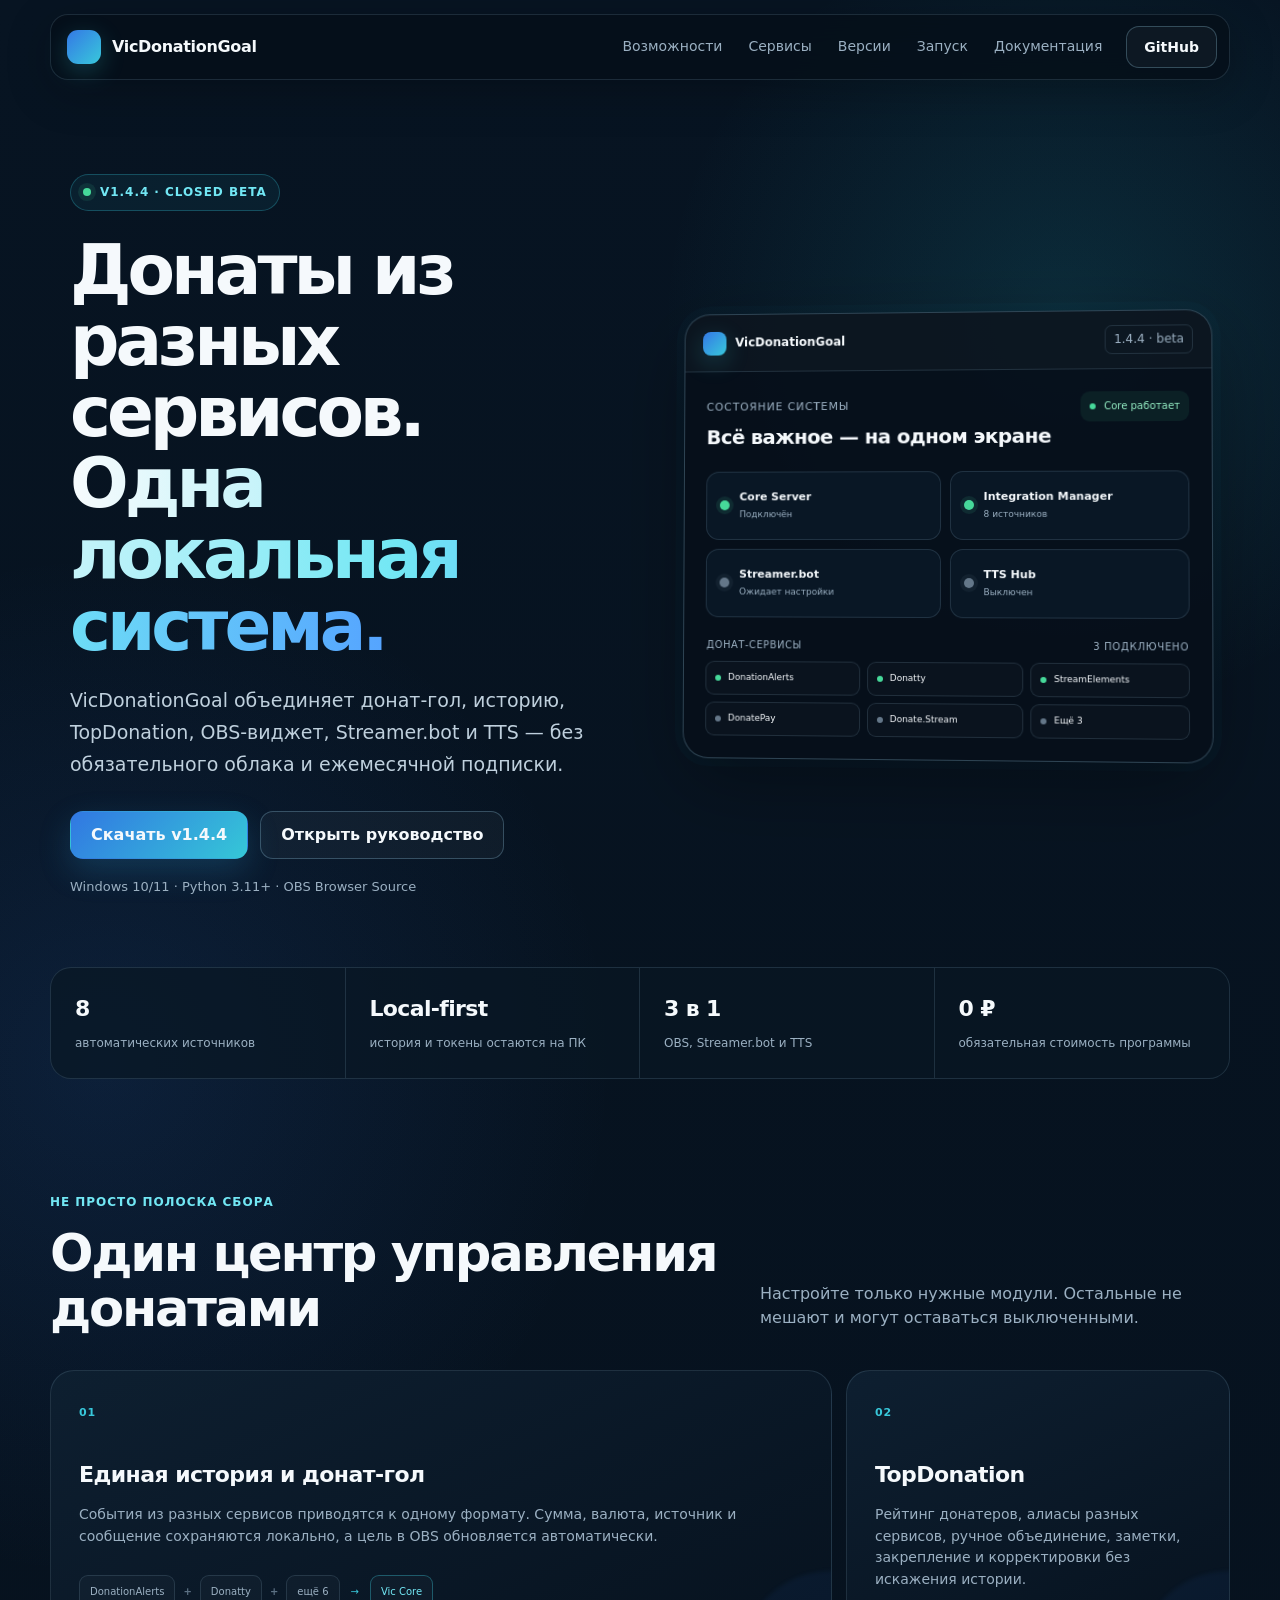
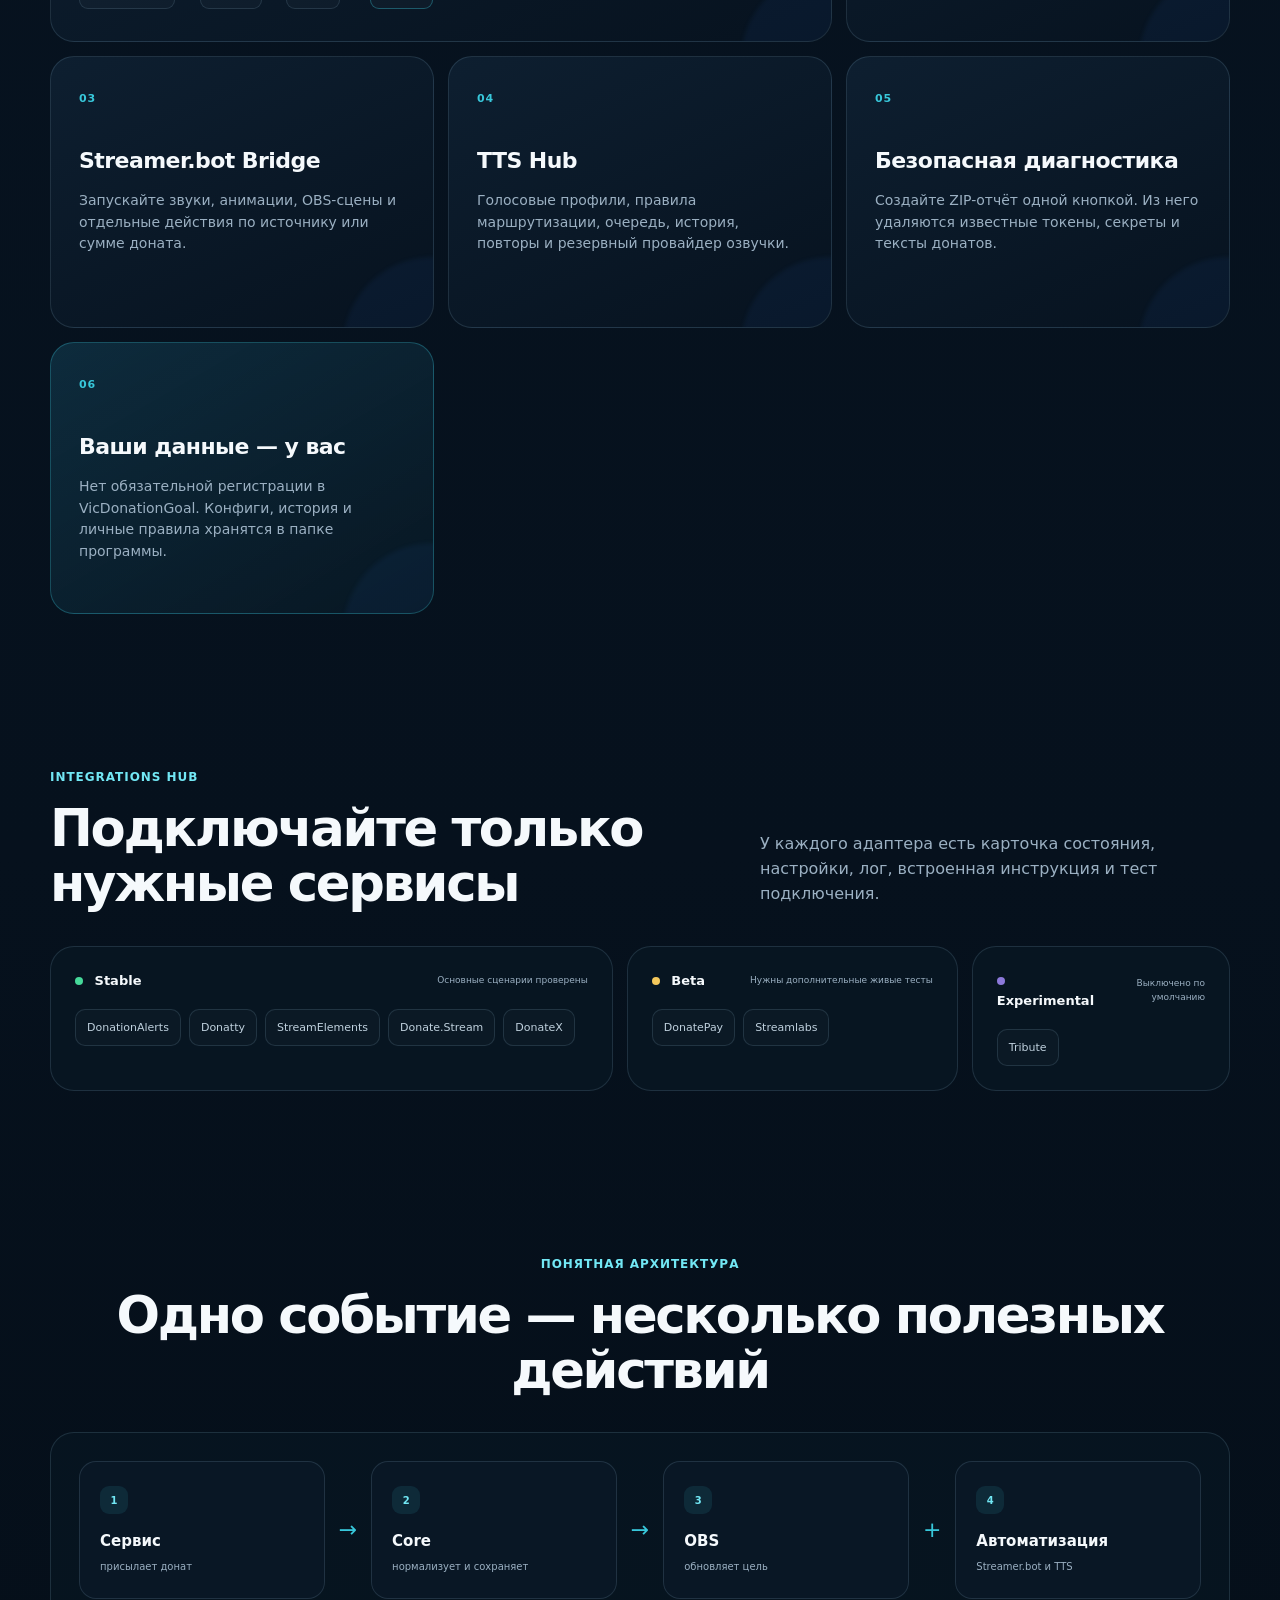
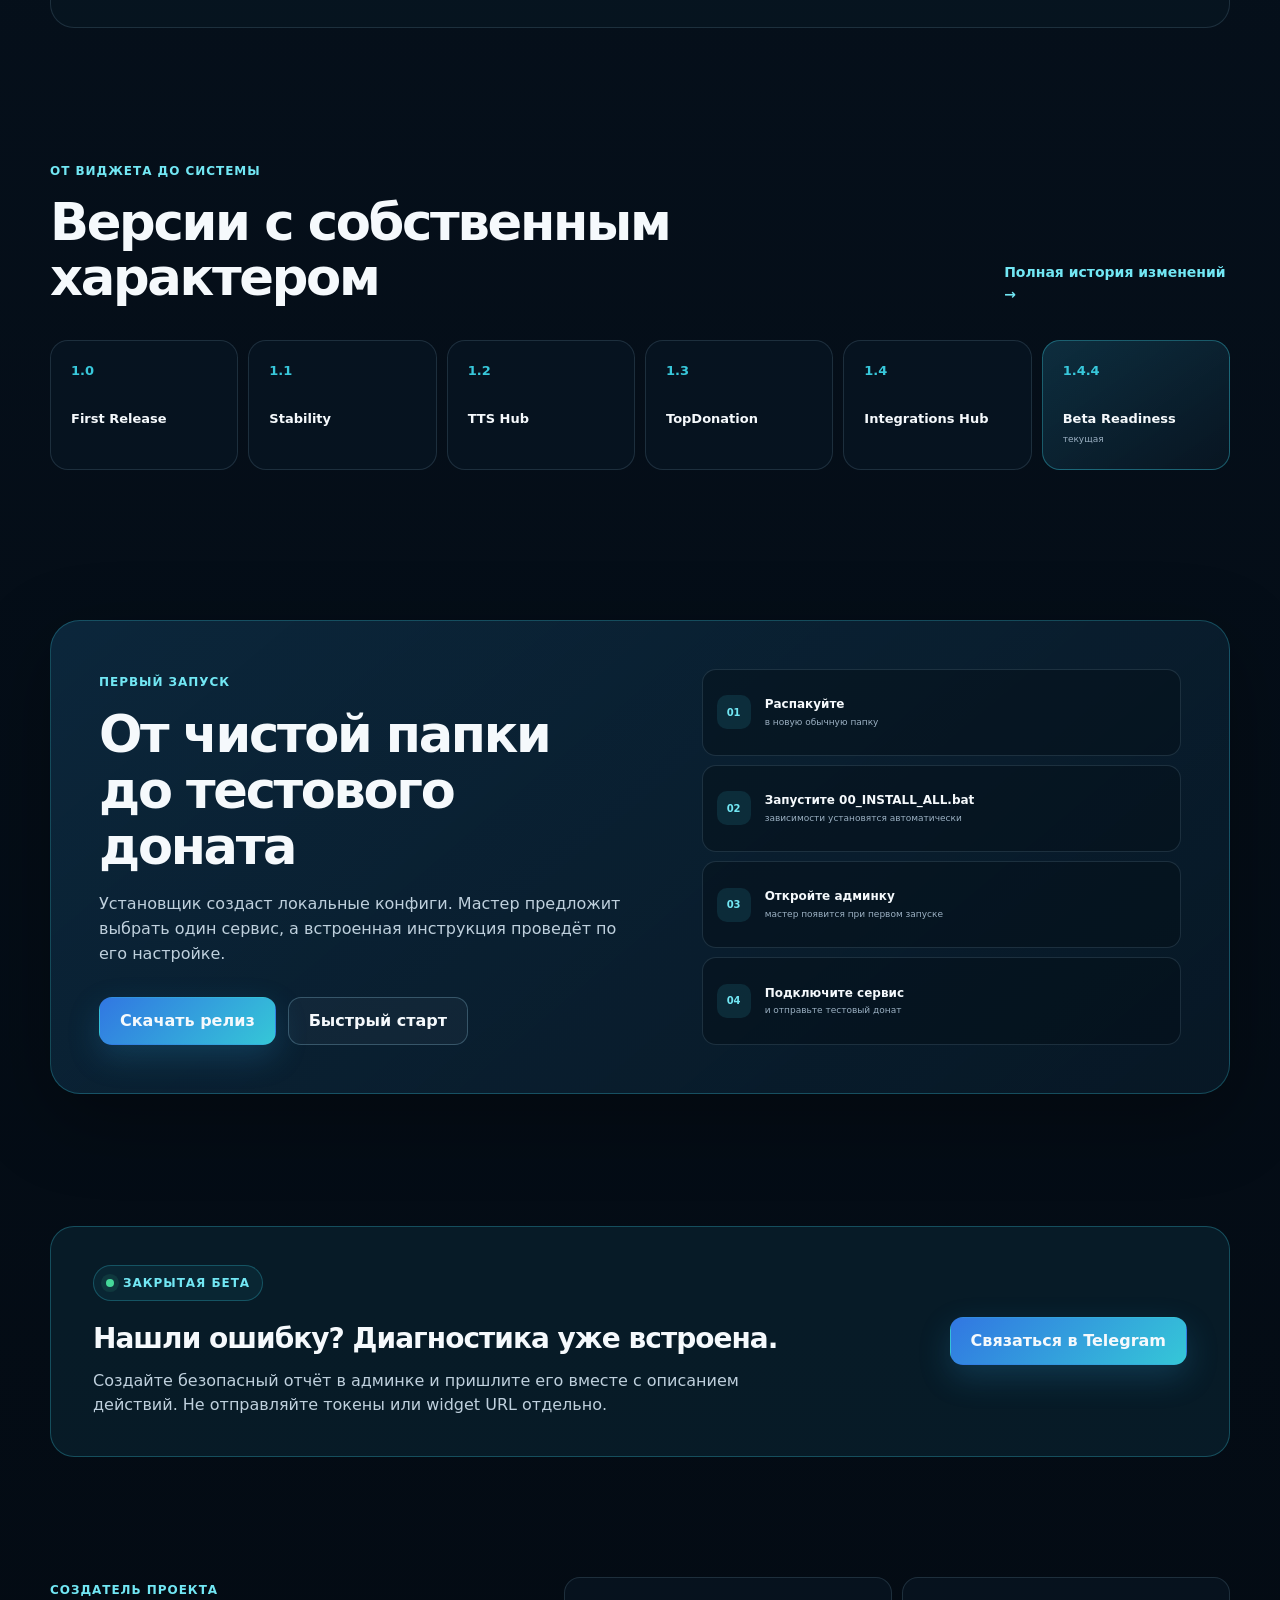
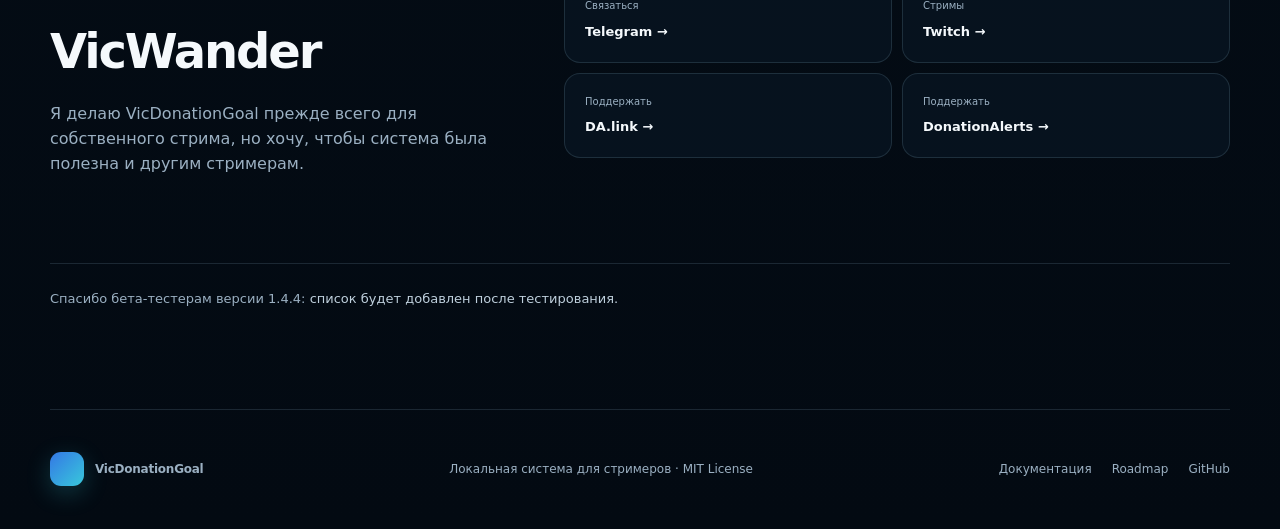
==== index.html @ cbf3e9c3 "Release VicDonationGoal v1.4.4 Closed Beta Replace the previous public version with the sanitized v1" ====
<!doctype html>
<html lang="ru">
<head>
  <meta charset="utf-8">
  <meta name="viewport" content="width=device-width, initial-scale=1">
  <meta name="description" content="VicDonationGoal — локальная система донат-гола, истории, TopDonation, Streamer.bot и TTS для OBS-стримов.">
  <meta name="theme-color" content="#071422">
  <title>VicDonationGoal v1.4.4 — Closed Beta</title>
  <link rel="stylesheet" href="landing.css">
</head>
<body>
  <a class="skip-link" href="#main">К содержимому</a>

  <header class="topbar">
    <a class="brand" href="#top" aria-label="VicDonationGoal — наверх">
      <span class="brand-mark" aria-hidden="true"></span>
      <span>VicDonationGoal</span>
    </a>
    <nav class="nav" aria-label="Основная навигация">
      <a href="#features">Возможности</a>
      <a href="#integrations">Сервисы</a>
      <a href="#versions">Версии</a>
      <a href="#start">Запуск</a>
      <a href="docs/index.html">Документация</a>
    </nav>
    <a class="button button-small button-ghost" href="https://github.com/VicWander/VicDonationGoal">GitHub</a>
  </header>

  <main id="main">
    <section class="hero" id="top">
      <div class="hero-copy">
        <div class="eyebrow"><span class="pulse"></span> v1.4.4 · Closed Beta</div>
        <h1>Донаты из разных сервисов.<br><span>Одна локальная система.</span></h1>
        <p class="hero-lead">VicDonationGoal объединяет донат-гол, историю, TopDonation, OBS-виджет, Streamer.bot и TTS — без обязательного облака и ежемесячной подписки.</p>
        <div class="hero-actions">
          <a class="button button-primary" href="https://github.com/VicWander/VicDonationGoal/releases/tag/v1.4.4">Скачать v1.4.4</a>
          <a class="button button-secondary" href="docs/index.html">Открыть руководство</a>
        </div>
        <p class="hero-note">Windows 10/11 · Python 3.11+ · OBS Browser Source</p>
      </div>

      <div class="product-window" aria-label="Пример статусной панели VicDonationGoal">
        <div class="window-head">
          <div class="window-brand"><span class="mini-logo"></span> VicDonationGoal</div>
          <span class="window-version">1.4.4 · beta</span>
        </div>
        <div class="window-body">
          <div class="window-title-row">
            <div>
              <span class="kicker">Состояние системы</span>
              <h2>Всё важное — на одном экране</h2>
            </div>
            <span class="health-pill"><i></i> Core работает</span>
          </div>
          <div class="module-grid">
            <div class="module-card active"><i></i><span><b>Core Server</b><small>Подключён</small></span></div>
            <div class="module-card active"><i></i><span><b>Integration Manager</b><small>8 источников</small></span></div>
            <div class="module-card idle"><i></i><span><b>Streamer.bot</b><small>Ожидает настройки</small></span></div>
            <div class="module-card idle"><i></i><span><b>TTS Hub</b><small>Выключен</small></span></div>
          </div>
          <div class="services-head"><span>Донат-сервисы</span><span>3 подключено</span></div>
          <div class="service-grid">
            <div><i class="green"></i><span>DonationAlerts</span></div>
            <div><i class="green"></i><span>Donatty</span></div>
            <div><i class="green"></i><span>StreamElements</span></div>
            <div><i></i><span>DonatePay</span></div>
            <div><i></i><span>Donate.Stream</span></div>
            <div><i></i><span>Ещё 3</span></div>
          </div>
        </div>
      </div>
    </section>

    <section class="metrics" aria-label="Ключевые характеристики">
      <div><strong>8</strong><span>автоматических источников</span></div>
      <div><strong>Local-first</strong><span>история и токены остаются на ПК</span></div>
      <div><strong>3 в 1</strong><span>OBS, Streamer.bot и TTS</span></div>
      <div><strong>0 ₽</strong><span>обязательная стоимость программы</span></div>
    </section>

    <section class="section" id="features">
      <div class="section-heading">
        <div>
          <span class="eyebrow plain">Не просто полоска сбора</span>
          <h2>Один центр управления донатами</h2>
        </div>
        <p>Настройте только нужные модули. Остальные не мешают и могут оставаться выключенными.</p>
      </div>

      <div class="feature-grid">
        <article class="feature-card feature-wide">
          <span class="card-number">01</span>
          <h3>Единая история и донат-гол</h3>
          <p>События из разных сервисов приводятся к одному формату. Сумма, валюта, источник и сообщение сохраняются локально, а цель в OBS обновляется автоматически.</p>
          <div class="event-flow" aria-hidden="true">
            <span>DonationAlerts</span><b>+</b><span>Donatty</span><b>+</b><span>ещё 6</span><em>→</em><span class="flow-core">Vic Core</span>
          </div>
        </article>

        <article class="feature-card">
          <span class="card-number">02</span>
          <h3>TopDonation</h3>
          <p>Рейтинг донатеров, алиасы разных сервисов, ручное объединение, заметки, закрепление и корректировки без искажения истории.</p>
        </article>

        <article class="feature-card">
          <span class="card-number">03</span>
          <h3>Streamer.bot Bridge</h3>
          <p>Запускайте звуки, анимации, OBS-сцены и отдельные действия по источнику или сумме доната.</p>
        </article>

        <article class="feature-card">
          <span class="card-number">04</span>
          <h3>TTS Hub</h3>
          <p>Голосовые профили, правила маршрутизации, очередь, история, повторы и резервный провайдер озвучки.</p>
        </article>

        <article class="feature-card">
          <span class="card-number">05</span>
          <h3>Безопасная диагностика</h3>
          <p>Создайте ZIP-отчёт одной кнопкой. Из него удаляются известные токены, секреты и тексты донатов.</p>
        </article>

        <article class="feature-card feature-accent">
          <span class="card-number">06</span>
          <h3>Ваши данные — у вас</h3>
          <p>Нет обязательной регистрации в VicDonationGoal. Конфиги, история и личные правила хранятся в папке программы.</p>
        </article>
      </div>
    </section>

    <section class="section integrations-section" id="integrations">
      <div class="section-heading">
        <div>
          <span class="eyebrow plain">Integrations Hub</span>
          <h2>Подключайте только нужные сервисы</h2>
        </div>
        <p>У каждого адаптера есть карточка состояния, настройки, лог, встроенная инструкция и тест подключения.</p>
      </div>

      <div class="integration-columns">
        <div class="integration-group stable">
          <div class="group-head"><span><i></i> Stable</span><small>Основные сценарии проверены</small></div>
          <div class="logo-list">
            <span>DonationAlerts</span><span>Donatty</span><span>StreamElements</span><span>Donate.Stream</span><span>DonateX</span>
          </div>
        </div>
        <div class="integration-group beta">
          <div class="group-head"><span><i></i> Beta</span><small>Нужны дополнительные живые тесты</small></div>
          <div class="logo-list"><span>DonatePay</span><span>Streamlabs</span></div>
        </div>
        <div class="integration-group experimental">
          <div class="group-head"><span><i></i> Experimental</span><small>Выключено по умолчанию</small></div>
          <div class="logo-list"><span>Tribute</span></div>
        </div>
      </div>
    </section>

    <section class="section pipeline-section">
      <div class="section-heading centered">
        <div>
          <span class="eyebrow plain">Понятная архитектура</span>
          <h2>Одно событие — несколько полезных действий</h2>
        </div>
      </div>
      <div class="pipeline">
        <div><span>1</span><b>Сервис</b><small>присылает донат</small></div>
        <i>→</i>
        <div><span>2</span><b>Core</b><small>нормализует и сохраняет</small></div>
        <i>→</i>
        <div><span>3</span><b>OBS</b><small>обновляет цель</small></div>
        <i>+</i>
        <div><span>4</span><b>Автоматизация</b><small>Streamer.bot и TTS</small></div>
      </div>
    </section>

    <section class="section" id="versions">
      <div class="section-heading">
        <div>
          <span class="eyebrow plain">От виджета до системы</span>
          <h2>Версии с собственным характером</h2>
        </div>
        <a class="text-link" href="CHANGELOG.md">Полная история изменений →</a>
      </div>
      <div class="timeline">
        <div><b>1.0</b><span>First Release</span></div>
        <div><b>1.1</b><span>Stability</span></div>
        <div><b>1.2</b><span>TTS Hub</span></div>
        <div><b>1.3</b><span>TopDonation</span></div>
        <div><b>1.4</b><span>Integrations Hub</span></div>
        <div class="current"><b>1.4.4</b><span>Beta Readiness</span><small>текущая</small></div>
      </div>
    </section>

    <section class="section start-section" id="start">
      <div class="start-panel">
        <div>
          <span class="eyebrow plain">Первый запуск</span>
          <h2>От чистой папки до тестового доната</h2>
          <p>Установщик создаст локальные конфиги. Мастер предложит выбрать один сервис, а встроенная инструкция проведёт по его настройке.</p>
          <div class="hero-actions">
            <a class="button button-primary" href="https://github.com/VicWander/VicDonationGoal/releases/tag/v1.4.4">Скачать релиз</a>
            <a class="button button-secondary" href="docs/QUICK_START.md">Быстрый старт</a>
          </div>
        </div>
        <ol class="start-steps">
          <li><span>01</span><div><b>Распакуйте</b><small>в новую обычную папку</small></div></li>
          <li><span>02</span><div><b>Запустите 00_INSTALL_ALL.bat</b><small>зависимости установятся автоматически</small></div></li>
          <li><span>03</span><div><b>Откройте админку</b><small>мастер появится при первом запуске</small></div></li>
          <li><span>04</span><div><b>Подключите сервис</b><small>и отправьте тестовый донат</small></div></li>
        </ol>
      </div>
    </section>

    <section class="beta-callout">
      <div>
        <span class="eyebrow"><span class="pulse"></span> Закрытая бета</span>
        <h2>Нашли ошибку? Диагностика уже встроена.</h2>
        <p>Создайте безопасный отчёт в админке и пришлите его вместе с описанием действий. Не отправляйте токены или widget URL отдельно.</p>
      </div>
      <a class="button button-primary" href="https://t.me/wander_streams">Связаться в Telegram</a>
    </section>

    <section class="creator-section">
      <div>
        <span class="eyebrow plain">Создатель проекта</span>
        <h2>VicWander</h2>
        <p>Я делаю VicDonationGoal прежде всего для собственного стрима, но хочу, чтобы система была полезна и другим стримерам.</p>
      </div>
      <div class="creator-links">
        <a href="https://t.me/wander_streams"><span>Связаться</span><b>Telegram →</b></a>
        <a href="https://www.twitch.tv/vicwander2"><span>Стримы</span><b>Twitch →</b></a>
        <a href="https://dalink.to/vicwander"><span>Поддержать</span><b>DA.link →</b></a>
        <a href="https://www.donationalerts.com/r/vicwander"><span>Поддержать</span><b>DonationAlerts →</b></a>
      </div>
      <p class="thanks">Спасибо бета-тестерам версии 1.4.4: <span>список будет добавлен после тестирования.</span></p>
    </section>
  </main>

  <footer>
    <a class="brand" href="#top"><span class="brand-mark" aria-hidden="true"></span><span>VicDonationGoal</span></a>
    <p>Локальная система для стримеров · MIT License</p>
    <div><a href="docs/index.html">Документация</a><a href="ROADMAP.md">Roadmap</a><a href="https://github.com/VicWander/VicDonationGoal">GitHub</a></div>
  </footer>
</body>
</html>
---- landing.css ----
:root {
  color-scheme: dark;
  --bg: #06111d;
  --bg-deep: #030a12;
  --panel: #0b1928;
  --panel-soft: #0e2031;
  --line: rgba(151, 190, 217, 0.16);
  --line-strong: rgba(151, 208, 232, 0.28);
  --text: #f5f9fc;
  --muted: #9bb0c2;
  --muted-strong: #bfd0dd;
  --cyan: #38c8db;
  --cyan-bright: #72e7f4;
  --blue: #3478e5;
  --green: #46d99a;
  --yellow: #f4c85c;
  --radius: 24px;
  --shadow: 0 24px 80px rgba(0, 0, 0, 0.32);
}

* { box-sizing: border-box; }

html { scroll-behavior: smooth; }

body {
  margin: 0;
  min-width: 320px;
  background:
    radial-gradient(circle at 83% 6%, rgba(38, 190, 209, 0.14), transparent 25rem),
    radial-gradient(circle at 8% 20%, rgba(52, 120, 229, 0.13), transparent 32rem),
    linear-gradient(180deg, #071422 0%, var(--bg) 46%, var(--bg-deep) 100%);
  color: var(--text);
  font-family: Inter, Manrope, "Segoe UI", system-ui, -apple-system, sans-serif;
  line-height: 1.55;
}

a { color: inherit; text-decoration: none; }

.skip-link {
  position: fixed;
  top: 10px;
  left: 10px;
  z-index: 20;
  padding: 10px 14px;
  background: var(--text);
  color: var(--bg);
  border-radius: 10px;
  transform: translateY(-160%);
}

.skip-link:focus { transform: translateY(0); }

.topbar,
main,
footer {
  width: min(1180px, calc(100% - 40px));
  margin-inline: auto;
}

.topbar {
  position: sticky;
  top: 14px;
  z-index: 10;
  min-height: 66px;
  margin-top: 14px;
  padding: 10px 12px 10px 16px;
  display: flex;
  align-items: center;
  gap: 24px;
  border: 1px solid var(--line);
  border-radius: 18px;
  background: rgba(5, 15, 25, 0.82);
  box-shadow: 0 12px 45px rgba(0, 0, 0, 0.24);
  backdrop-filter: blur(18px);
}

.brand {
  display: inline-flex;
  align-items: center;
  gap: 11px;
  font-weight: 760;
  letter-spacing: -0.02em;
  white-space: nowrap;
}

.brand-mark,
.mini-logo {
  display: inline-block;
  width: 34px;
  height: 34px;
  border-radius: 11px;
  background: linear-gradient(135deg, var(--blue), var(--cyan));
  box-shadow: 0 7px 24px rgba(56, 200, 219, 0.24);
}

.nav {
  margin-left: auto;
  display: flex;
  align-items: center;
  gap: 26px;
  color: var(--muted);
  font-size: 14px;
}

.nav a,
footer a,
.text-link { transition: color 160ms ease; }
.nav a:hover,
footer a:hover,
.text-link:hover { color: var(--cyan-bright); }

.button {
  min-height: 48px;
  padding: 0 20px;
  display: inline-flex;
  align-items: center;
  justify-content: center;
  border: 1px solid transparent;
  border-radius: 13px;
  font-weight: 720;
  line-height: 1;
  transition: transform 160ms ease, border-color 160ms ease, background 160ms ease, box-shadow 160ms ease;
}

.button:hover { transform: translateY(-2px); }
.button:focus-visible,
a:focus-visible { outline: 3px solid rgba(114, 231, 244, 0.72); outline-offset: 3px; }

.button-small { min-height: 42px; padding-inline: 17px; font-size: 14px; }
.button-primary { background: linear-gradient(135deg, #3177e2, #35c7d7); box-shadow: 0 12px 32px rgba(47, 159, 219, 0.22); }
.button-primary:hover { box-shadow: 0 15px 36px rgba(47, 187, 219, 0.32); }
.button-secondary,
.button-ghost { background: rgba(255, 255, 255, 0.035); border-color: var(--line-strong); }
.button-secondary:hover,
.button-ghost:hover { background: rgba(255, 255, 255, 0.075); border-color: rgba(114, 231, 244, 0.44); }

.hero {
  min-height: 710px;
  padding: 94px 20px 70px;
  display: grid;
  grid-template-columns: minmax(0, 1.02fr) minmax(470px, 0.98fr);
  align-items: center;
  gap: 58px;
}

.eyebrow {
  width: fit-content;
  display: inline-flex;
  align-items: center;
  gap: 9px;
  padding: 8px 12px;
  border: 1px solid rgba(56, 200, 219, 0.28);
  border-radius: 999px;
  background: rgba(38, 176, 201, 0.08);
  color: var(--cyan-bright);
  font-size: 12px;
  font-weight: 800;
  letter-spacing: 0.08em;
  text-transform: uppercase;
}

.eyebrow.plain { padding: 0; border: 0; background: transparent; }

.pulse {
  width: 8px;
  height: 8px;
  border-radius: 50%;
  background: var(--green);
  box-shadow: 0 0 0 5px rgba(70, 217, 154, 0.1);
}

h1,
h2,
h3,
p { margin-top: 0; }

h1 {
  margin: 24px 0 22px;
  font-size: clamp(46px, 5.4vw, 76px);
  line-height: 1.03;
  letter-spacing: -0.058em;
}

h1 span {
  color: transparent;
  background: linear-gradient(90deg, #f7fbfd 0%, var(--cyan-bright) 58%, #55a4ff 100%);
  -webkit-background-clip: text;
  background-clip: text;
}

.hero-lead {
  max-width: 660px;
  color: var(--muted-strong);
  font-size: 19px;
  line-height: 1.7;
}

.hero-actions { display: flex; flex-wrap: wrap; gap: 12px; margin-top: 30px; }
.hero-note { margin: 18px 0 0; color: var(--muted); font-size: 13px; }

.product-window {
  border: 1px solid var(--line-strong);
  border-radius: 26px;
  overflow: hidden;
  background: rgba(6, 15, 25, 0.92);
  box-shadow: var(--shadow), 0 0 0 8px rgba(68, 186, 221, 0.025);
  transform: perspective(1100px) rotateY(-3deg) rotateX(1deg);
}

.window-head {
  min-height: 58px;
  padding: 0 18px;
  display: flex;
  align-items: center;
  justify-content: space-between;
  border-bottom: 1px solid var(--line);
  background: rgba(255, 255, 255, 0.025);
  color: var(--muted);
  font-size: 12px;
}

.window-brand { display: flex; align-items: center; gap: 9px; color: var(--text); font-weight: 740; }
.mini-logo { width: 24px; height: 24px; border-radius: 8px; }
.window-version { padding: 4px 8px; border: 1px solid var(--line); border-radius: 7px; }
.window-body { padding: 22px; }
.window-title-row { display: flex; align-items: flex-start; justify-content: space-between; gap: 20px; }
.kicker { color: var(--muted); font-size: 11px; text-transform: uppercase; letter-spacing: 0.08em; }
.window-title-row h2 { margin: 4px 0 0; font-size: 20px; letter-spacing: -0.03em; }
.health-pill { padding: 7px 9px; border-radius: 9px; background: rgba(70, 217, 154, 0.08); color: #95efc5; font-size: 10px; white-space: nowrap; }
.health-pill i { display: inline-block; width: 6px; height: 6px; margin-right: 5px; border-radius: 50%; background: var(--green); }
.module-grid { margin-top: 19px; display: grid; grid-template-columns: repeat(2, 1fr); gap: 9px; }
.module-card { min-height: 69px; padding: 13px; display: flex; align-items: center; gap: 10px; border: 1px solid var(--line); border-radius: 13px; background: #091725; }
.module-card > i { width: 10px; height: 10px; flex: none; border-radius: 50%; background: #647789; box-shadow: 0 0 0 4px rgba(100, 119, 137, 0.1); }
.module-card.active > i { background: var(--green); box-shadow: 0 0 0 4px rgba(70, 217, 154, 0.1); }
.module-card b,
.module-card small { display: block; }
.module-card b { font-size: 11px; }
.module-card small { margin-top: 3px; color: var(--muted); font-size: 9px; }
.services-head { margin: 20px 1px 9px; display: flex; justify-content: space-between; color: var(--muted); font-size: 10px; text-transform: uppercase; letter-spacing: 0.06em; }
.service-grid { display: grid; grid-template-columns: repeat(3, 1fr); gap: 7px; }
.service-grid div { min-width: 0; padding: 9px; display: flex; align-items: center; gap: 7px; border: 1px solid var(--line); border-radius: 9px; background: rgba(255, 255, 255, 0.018); font-size: 9px; }
.service-grid i { width: 6px; height: 6px; flex: none; border-radius: 50%; background: #647789; }
.service-grid i.green { background: var(--green); }
.service-grid span { overflow: hidden; text-overflow: ellipsis; }

.metrics {
  display: grid;
  grid-template-columns: repeat(4, 1fr);
  border: 1px solid var(--line);
  border-radius: 21px;
  overflow: hidden;
  background: rgba(9, 23, 36, 0.7);
}

.metrics div { min-height: 110px; padding: 24px; border-right: 1px solid var(--line); }
.metrics div:last-child { border-right: 0; }
.metrics strong,
.metrics span { display: block; }
.metrics strong { font-size: 22px; letter-spacing: -0.03em; }
.metrics span { margin-top: 8px; color: var(--muted); font-size: 12px; }

.section { padding: 110px 0 20px; }
.section-heading { margin-bottom: 34px; display: flex; align-items: end; justify-content: space-between; gap: 40px; }
.section-heading h2 { margin: 12px 0 0; font-size: clamp(34px, 4vw, 53px); line-height: 1.08; letter-spacing: -0.045em; }
.section-heading > p { max-width: 470px; margin-bottom: 5px; color: var(--muted); }
.section-heading.centered { justify-content: center; text-align: center; }
.section-heading.centered .eyebrow { margin-inline: auto; }

.feature-grid { display: grid; grid-template-columns: repeat(3, 1fr); gap: 14px; }
.feature-card { min-height: 272px; padding: 28px; position: relative; overflow: hidden; border: 1px solid var(--line); border-radius: var(--radius); background: linear-gradient(155deg, rgba(14, 32, 49, 0.96), rgba(7, 19, 31, 0.96)); }
.feature-card::after { content: ""; position: absolute; width: 180px; height: 180px; right: -90px; bottom: -110px; border-radius: 50%; background: rgba(52, 120, 229, 0.07); filter: blur(2px); }
.feature-card h3 { margin: 34px 0 12px; font-size: 22px; letter-spacing: -0.025em; }
.feature-card p { position: relative; z-index: 1; color: var(--muted); font-size: 14px; }
.feature-wide { grid-column: span 2; }
.feature-accent { border-color: rgba(56, 200, 219, 0.3); background: linear-gradient(150deg, rgba(27, 90, 116, 0.36), rgba(8, 23, 35, 0.96)); }
.card-number { color: var(--cyan); font-size: 11px; font-weight: 800; letter-spacing: 0.08em; }
.event-flow { margin-top: 28px; display: flex; align-items: center; flex-wrap: wrap; gap: 8px; color: var(--muted); font-size: 10px; }
.event-flow span { padding: 8px 10px; border: 1px solid var(--line); border-radius: 9px; background: rgba(255, 255, 255, 0.025); }
.event-flow b { color: #5c7184; }
.event-flow em { margin-inline: 3px; color: var(--cyan); font-style: normal; }
.event-flow .flow-core { border-color: rgba(56, 200, 219, 0.36); color: var(--cyan-bright); }

.integrations-section { padding-top: 130px; }
.integration-columns { display: grid; grid-template-columns: 1.7fr 1fr 0.78fr; gap: 14px; }
.integration-group { padding: 24px; border: 1px solid var(--line); border-radius: var(--radius); background: rgba(9, 23, 36, 0.74); }
.group-head { margin-bottom: 18px; display: flex; align-items: center; justify-content: space-between; gap: 10px; }
.group-head > span { font-size: 13px; font-weight: 760; }
.group-head i { display: inline-block; width: 8px; height: 8px; margin-right: 7px; border-radius: 50%; background: var(--green); }
.integration-group.beta .group-head i { background: var(--yellow); }
.integration-group.experimental .group-head i { background: #8c79da; }
.group-head small { color: var(--muted); font-size: 9px; text-align: right; }
.logo-list { display: flex; flex-wrap: wrap; gap: 8px; }
.logo-list span { padding: 9px 11px; border: 1px solid var(--line); border-radius: 10px; color: var(--muted-strong); background: rgba(255, 255, 255, 0.02); font-size: 11px; }

.pipeline-section { padding-top: 140px; }
.pipeline { padding: 28px; display: grid; grid-template-columns: 1fr auto 1fr auto 1fr auto 1fr; align-items: center; gap: 14px; border: 1px solid var(--line); border-radius: var(--radius); background: rgba(9, 23, 36, 0.66); }
.pipeline > div { min-height: 138px; padding: 20px; display: flex; flex-direction: column; justify-content: center; border: 1px solid var(--line); border-radius: 17px; background: #091725; }
.pipeline > i { color: var(--cyan); font-style: normal; font-size: 22px; }
.pipeline span { width: 28px; height: 28px; margin-bottom: 16px; display: grid; place-items: center; border-radius: 9px; background: rgba(56, 200, 219, 0.11); color: var(--cyan-bright); font-size: 10px; font-weight: 800; }
.pipeline b { font-size: 15px; }
.pipeline small { margin-top: 5px; color: var(--muted); font-size: 10px; }

.text-link { color: var(--cyan-bright); font-size: 14px; font-weight: 700; }
.timeline { display: grid; grid-template-columns: repeat(6, 1fr); gap: 10px; }
.timeline div { min-height: 130px; padding: 20px; position: relative; border: 1px solid var(--line); border-radius: 18px; background: rgba(9, 23, 36, 0.64); }
.timeline b,
.timeline span,
.timeline small { display: block; }
.timeline b { color: var(--cyan); font-size: 13px; }
.timeline span { margin-top: 28px; font-size: 13px; font-weight: 680; }
.timeline small { margin-top: 4px; color: var(--muted); font-size: 9px; }
.timeline .current { border-color: rgba(56, 200, 219, 0.38); background: linear-gradient(145deg, rgba(30, 107, 136, 0.34), rgba(9, 23, 36, 0.8)); }

.start-section { padding-top: 130px; }
.start-panel { padding: 48px; display: grid; grid-template-columns: 1fr 0.9fr; gap: 70px; border: 1px solid rgba(56, 200, 219, 0.28); border-radius: 30px; background: linear-gradient(140deg, rgba(21, 71, 105, 0.44), rgba(8, 25, 39, 0.9)); box-shadow: var(--shadow); }
.start-panel h2 { margin: 14px 0 18px; font-size: clamp(34px, 4vw, 51px); line-height: 1.09; letter-spacing: -0.045em; }
.start-panel p { max-width: 560px; color: var(--muted-strong); }
.start-steps { margin: 0; padding: 0; list-style: none; display: grid; gap: 9px; }
.start-steps li { padding: 14px; display: flex; align-items: center; gap: 14px; border: 1px solid var(--line); border-radius: 14px; background: rgba(3, 12, 20, 0.42); }
.start-steps > li > span { width: 34px; height: 34px; flex: none; display: grid; place-items: center; border-radius: 10px; background: rgba(56, 200, 219, 0.12); color: var(--cyan-bright); font-size: 10px; font-weight: 800; }
.start-steps b,
.start-steps small { display: block; }
.start-steps b { font-size: 12px; }
.start-steps small { margin-top: 2px; color: var(--muted); font-size: 9px; }

.beta-callout { margin-top: 112px; padding: 38px 42px; display: flex; align-items: center; justify-content: space-between; gap: 40px; border: 1px solid rgba(56, 200, 219, 0.3); border-radius: var(--radius); background: rgba(17, 61, 80, 0.32); }
.beta-callout h2 { margin: 16px 0 8px; font-size: 28px; letter-spacing: -0.035em; }
.beta-callout p { max-width: 720px; margin-bottom: 0; color: var(--muted-strong); }
.beta-callout .button { flex: none; }

.creator-section { padding: 120px 0 100px; display: grid; grid-template-columns: 0.8fr 1.2fr; gap: 70px; align-items: start; }
.creator-section h2 { margin: 12px 0 14px; font-size: 48px; letter-spacing: -0.045em; }
.creator-section p { color: var(--muted); }
.creator-links { display: grid; grid-template-columns: repeat(2, 1fr); gap: 10px; }
.creator-links a { padding: 20px; border: 1px solid var(--line); border-radius: 16px; background: rgba(9, 23, 36, 0.68); transition: transform 160ms ease, border-color 160ms ease; }
.creator-links a:hover { transform: translateY(-2px); border-color: rgba(56, 200, 219, 0.4); }
.creator-links span,
.creator-links b { display: block; }
.creator-links span { color: var(--muted); font-size: 10px; }
.creator-links b { margin-top: 8px; font-size: 13px; }
.thanks { grid-column: 1 / -1; margin: 0; padding-top: 25px; border-top: 1px solid var(--line); font-size: 13px; }
.thanks span { color: var(--muted-strong); }

footer { min-height: 120px; padding: 30px 0; display: flex; align-items: center; gap: 30px; border-top: 1px solid var(--line); color: var(--muted); font-size: 12px; }
footer p { margin: 0 auto; }
footer > div { display: flex; gap: 20px; }

@media (max-width: 1000px) {
  .nav { display: none; }
  .topbar .button { margin-left: auto; }
  .hero { grid-template-columns: 1fr; padding-top: 76px; }
  .product-window { max-width: 680px; transform: none; }
  .feature-grid { grid-template-columns: repeat(2, 1fr); }
  .feature-wide { grid-column: span 2; }
  .integration-columns { grid-template-columns: 1fr 1fr; }
  .integration-group.stable { grid-column: span 2; }
  .timeline { grid-template-columns: repeat(3, 1fr); }
  .pipeline { grid-template-columns: 1fr; }
  .pipeline > i { transform: rotate(90deg); text-align: center; }
  .start-panel { grid-template-columns: 1fr; gap: 38px; }
}

@media (max-width: 700px) {
  .topbar,
  main,
  footer { width: min(100% - 24px, 1180px); }
  .topbar { top: 8px; margin-top: 8px; min-height: 58px; }
  .brand-mark { width: 29px; height: 29px; border-radius: 9px; }
  .topbar .button { display: none; }
  .hero { min-height: 0; padding: 64px 2px 48px; gap: 42px; }
  h1 { font-size: 45px; }
  .hero-lead { font-size: 16px; }
  .hero-actions { display: grid; }
  .button { width: 100%; }
  .window-body { padding: 16px; }
  .window-title-row { display: block; }
  .health-pill { margin-top: 12px; display: inline-block; }
  .module-grid,
  .service-grid { grid-template-columns: 1fr 1fr; }
  .metrics { grid-template-columns: 1fr 1fr; }
  .metrics div { border-bottom: 1px solid var(--line); }
  .metrics div:nth-child(2) { border-right: 0; }
  .metrics div:nth-child(n + 3) { border-bottom: 0; }
  .section { padding-top: 82px; }
  .section-heading { display: block; }
  .section-heading > p,
  .section-heading .text-link { margin-top: 20px; display: block; }
  .feature-grid,
  .integration-columns,
  .timeline,
  .creator-section { grid-template-columns: 1fr; }
  .feature-wide,
  .integration-group.stable { grid-column: span 1; }
  .feature-card { min-height: 240px; }
  .group-head { align-items: flex-start; }
  .timeline div { min-height: 112px; }
  .timeline span { margin-top: 20px; }
  .start-panel { padding: 28px 20px; }
  .beta-callout { padding: 28px 22px; display: block; }
  .beta-callout .button { margin-top: 24px; }
  .creator-section { gap: 30px; padding-bottom: 70px; }
  .creator-links { grid-template-columns: 1fr; }
  footer { padding-block: 34px; flex-direction: column; align-items: flex-start; }
  footer p { margin: 0; }
}

@media (prefers-reduced-motion: reduce) {
  html { scroll-behavior: auto; }
  *, *::before, *::after { transition: none !important; }
}
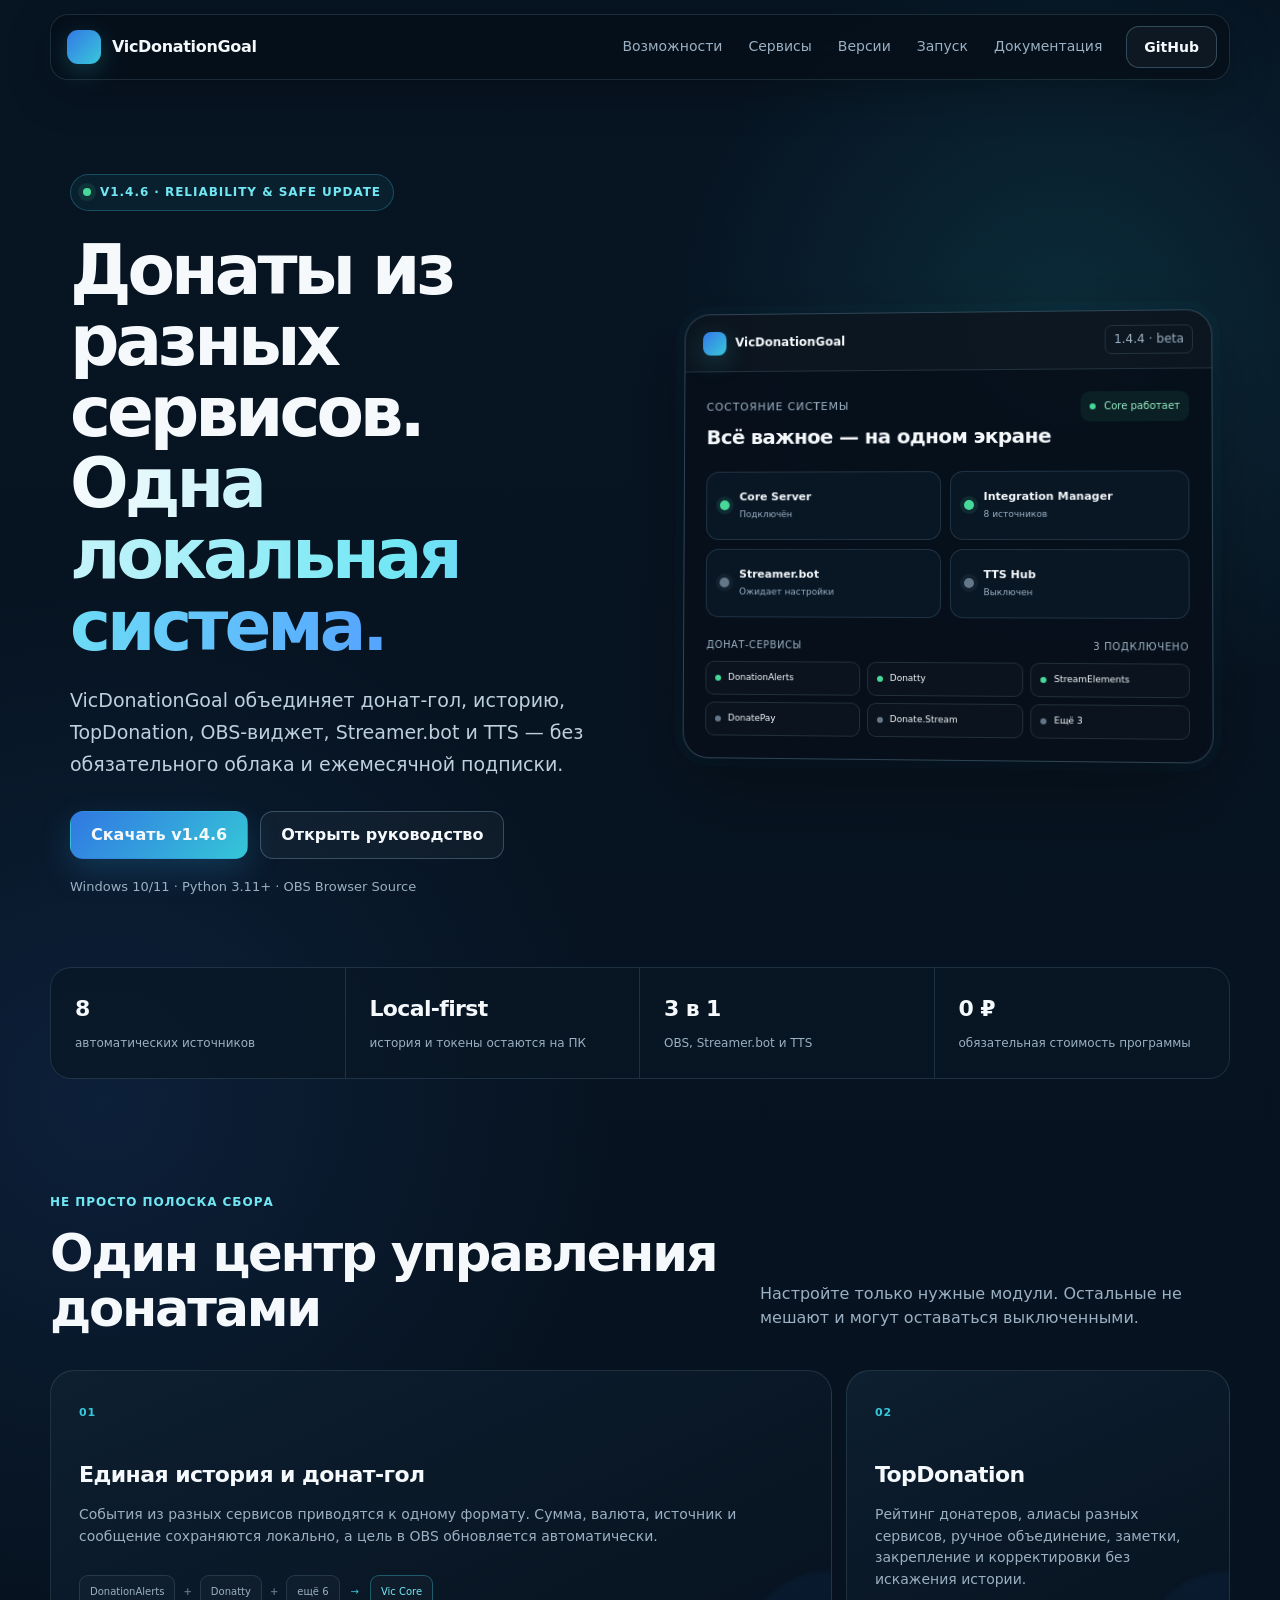
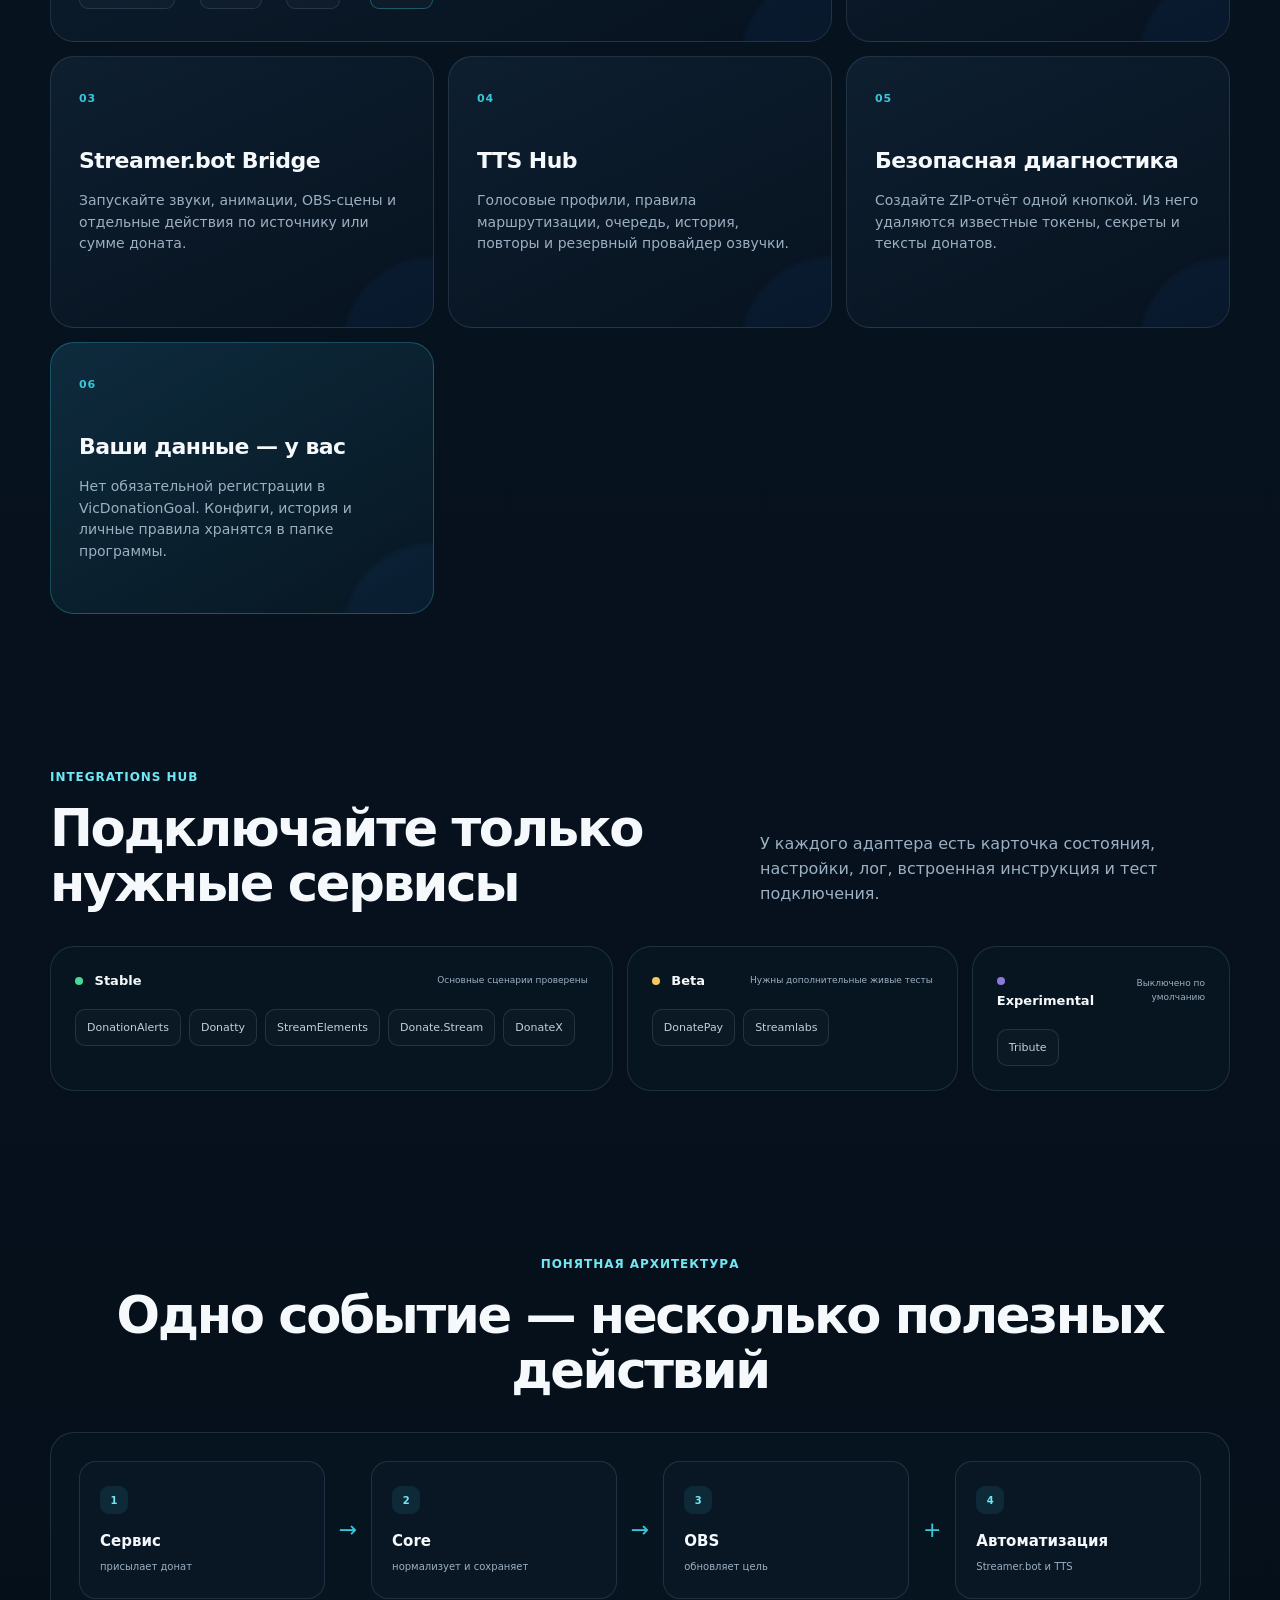
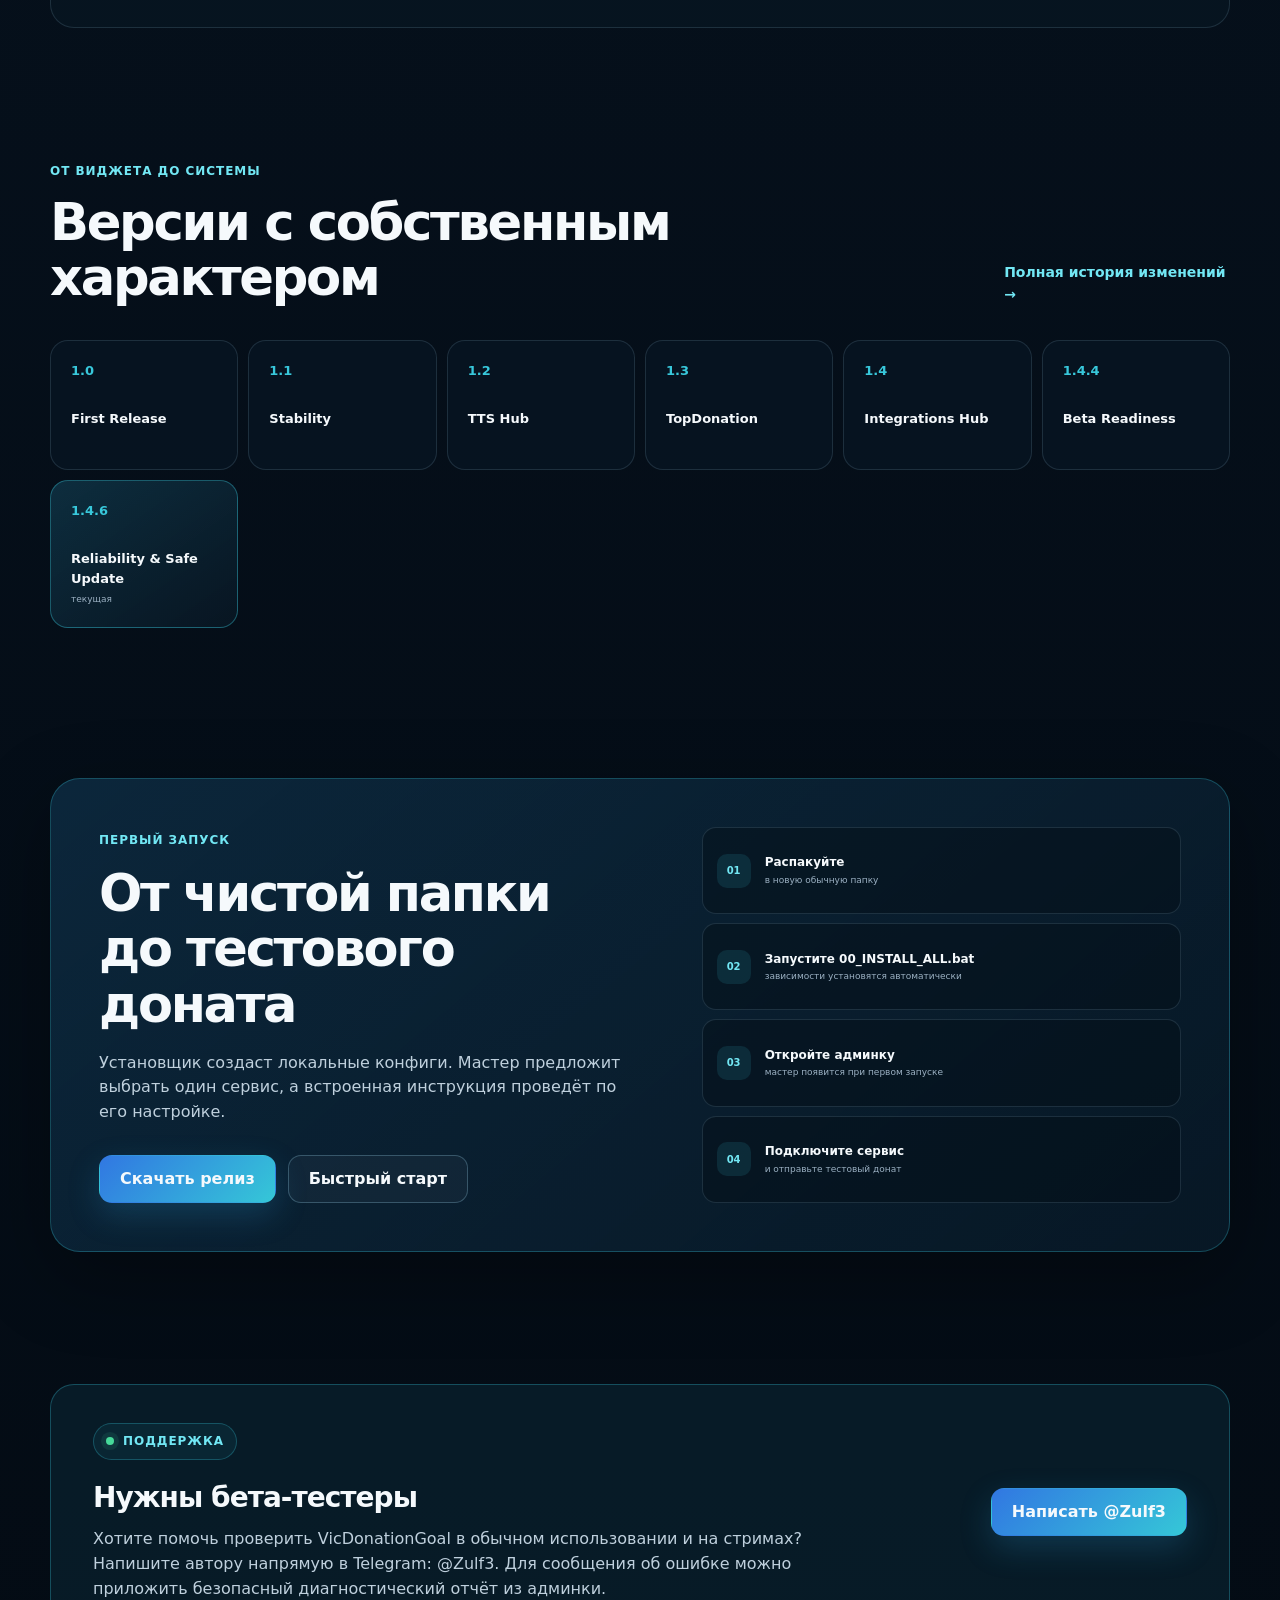
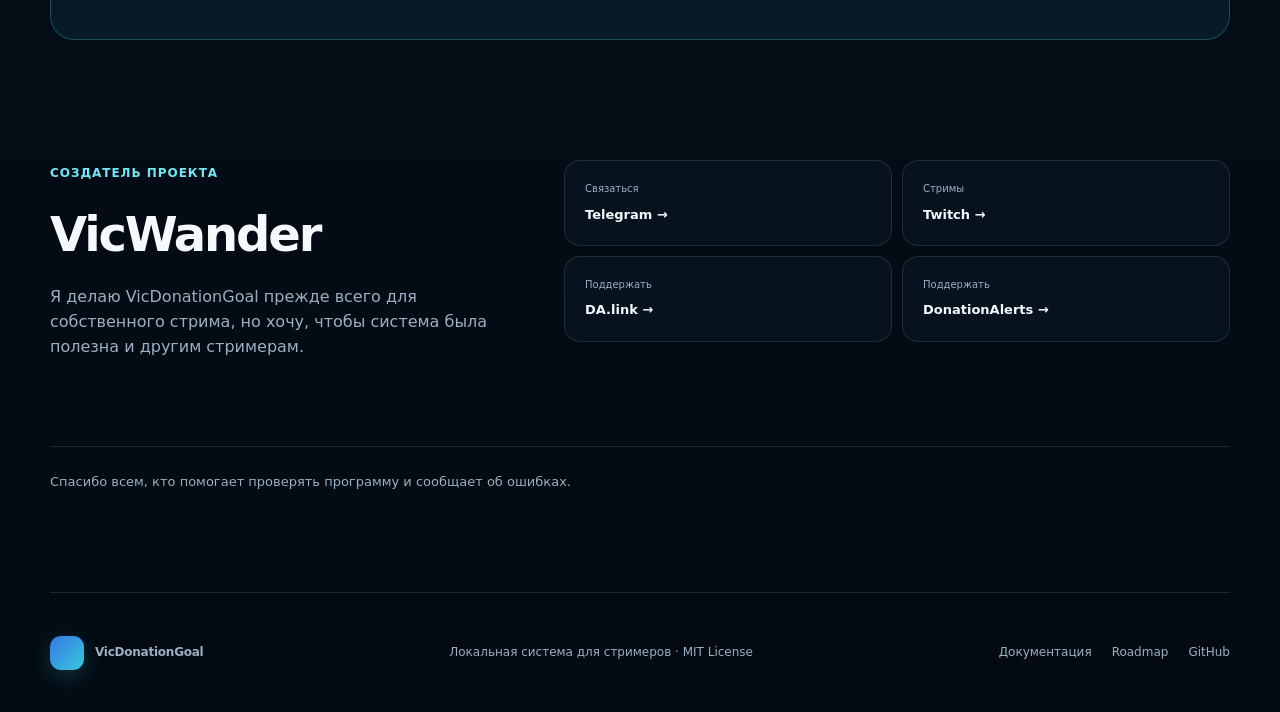
==== commit 5e69a61d: "Release v1.4.6: reliable integrations and safe upgrades" ====
--- a/index.html
+++ b/index.html
@@ -1,246 +1,246 @@
-<!doctype html>
-<html lang="ru">
-<head>
-  <meta charset="utf-8">
-  <meta name="viewport" content="width=device-width, initial-scale=1">
-  <meta name="description" content="VicDonationGoal — локальная система донат-гола, истории, TopDonation, Streamer.bot и TTS для OBS-стримов.">
-  <meta name="theme-color" content="#071422">
-  <title>VicDonationGoal v1.4.4 — Closed Beta</title>
-  <link rel="stylesheet" href="landing.css">
-</head>
-<body>
-  <a class="skip-link" href="#main">К содержимому</a>
-
-  <header class="topbar">
-    <a class="brand" href="#top" aria-label="VicDonationGoal — наверх">
-      <span class="brand-mark" aria-hidden="true"></span>
-      <span>VicDonationGoal</span>
-    </a>
-    <nav class="nav" aria-label="Основная навигация">
-      <a href="#features">Возможности</a>
-      <a href="#integrations">Сервисы</a>
-      <a href="#versions">Версии</a>
-      <a href="#start">Запуск</a>
-      <a href="docs/index.html">Документация</a>
-    </nav>
-    <a class="button button-small button-ghost" href="https://github.com/VicWander/VicDonationGoal">GitHub</a>
-  </header>
-
-  <main id="main">
-    <section class="hero" id="top">
-      <div class="hero-copy">
-        <div class="eyebrow"><span class="pulse"></span> v1.4.4 · Closed Beta</div>
-        <h1>Донаты из разных сервисов.<br><span>Одна локальная система.</span></h1>
-        <p class="hero-lead">VicDonationGoal объединяет донат-гол, историю, TopDonation, OBS-виджет, Streamer.bot и TTS — без обязательного облака и ежемесячной подписки.</p>
-        <div class="hero-actions">
-          <a class="button button-primary" href="https://github.com/VicWander/VicDonationGoal/releases/tag/v1.4.4">Скачать v1.4.4</a>
-          <a class="button button-secondary" href="docs/index.html">Открыть руководство</a>
-        </div>
-        <p class="hero-note">Windows 10/11 · Python 3.11+ · OBS Browser Source</p>
-      </div>
-
-      <div class="product-window" aria-label="Пример статусной панели VicDonationGoal">
-        <div class="window-head">
-          <div class="window-brand"><span class="mini-logo"></span> VicDonationGoal</div>
-          <span class="window-version">1.4.4 · beta</span>
-        </div>
-        <div class="window-body">
-          <div class="window-title-row">
-            <div>
-              <span class="kicker">Состояние системы</span>
-              <h2>Всё важное — на одном экране</h2>
-            </div>
-            <span class="health-pill"><i></i> Core работает</span>
-          </div>
-          <div class="module-grid">
-            <div class="module-card active"><i></i><span><b>Core Server</b><small>Подключён</small></span></div>
-            <div class="module-card active"><i></i><span><b>Integration Manager</b><small>8 источников</small></span></div>
-            <div class="module-card idle"><i></i><span><b>Streamer.bot</b><small>Ожидает настройки</small></span></div>
-            <div class="module-card idle"><i></i><span><b>TTS Hub</b><small>Выключен</small></span></div>
-          </div>
-          <div class="services-head"><span>Донат-сервисы</span><span>3 подключено</span></div>
-          <div class="service-grid">
-            <div><i class="green"></i><span>DonationAlerts</span></div>
-            <div><i class="green"></i><span>Donatty</span></div>
-            <div><i class="green"></i><span>StreamElements</span></div>
-            <div><i></i><span>DonatePay</span></div>
-            <div><i></i><span>Donate.Stream</span></div>
-            <div><i></i><span>Ещё 3</span></div>
-          </div>
-        </div>
-      </div>
-    </section>
-
-    <section class="metrics" aria-label="Ключевые характеристики">
-      <div><strong>8</strong><span>автоматических источников</span></div>
-      <div><strong>Local-first</strong><span>история и токены остаются на ПК</span></div>
-      <div><strong>3 в 1</strong><span>OBS, Streamer.bot и TTS</span></div>
-      <div><strong>0 ₽</strong><span>обязательная стоимость программы</span></div>
-    </section>
-
-    <section class="section" id="features">
-      <div class="section-heading">
-        <div>
-          <span class="eyebrow plain">Не просто полоска сбора</span>
-          <h2>Один центр управления донатами</h2>
-        </div>
-        <p>Настройте только нужные модули. Остальные не мешают и могут оставаться выключенными.</p>
-      </div>
-
-      <div class="feature-grid">
-        <article class="feature-card feature-wide">
-          <span class="card-number">01</span>
-          <h3>Единая история и донат-гол</h3>
-          <p>События из разных сервисов приводятся к одному формату. Сумма, валюта, источник и сообщение сохраняются локально, а цель в OBS обновляется автоматически.</p>
-          <div class="event-flow" aria-hidden="true">
-            <span>DonationAlerts</span><b>+</b><span>Donatty</span><b>+</b><span>ещё 6</span><em>→</em><span class="flow-core">Vic Core</span>
-          </div>
-        </article>
-
-        <article class="feature-card">
-          <span class="card-number">02</span>
-          <h3>TopDonation</h3>
-          <p>Рейтинг донатеров, алиасы разных сервисов, ручное объединение, заметки, закрепление и корректировки без искажения истории.</p>
-        </article>
-
-        <article class="feature-card">
-          <span class="card-number">03</span>
-          <h3>Streamer.bot Bridge</h3>
-          <p>Запускайте звуки, анимации, OBS-сцены и отдельные действия по источнику или сумме доната.</p>
-        </article>
-
-        <article class="feature-card">
-          <span class="card-number">04</span>
-          <h3>TTS Hub</h3>
-          <p>Голосовые профили, правила маршрутизации, очередь, история, повторы и резервный провайдер озвучки.</p>
-        </article>
-
-        <article class="feature-card">
-          <span class="card-number">05</span>
-          <h3>Безопасная диагностика</h3>
-          <p>Создайте ZIP-отчёт одной кнопкой. Из него удаляются известные токены, секреты и тексты донатов.</p>
-        </article>
-
-        <article class="feature-card feature-accent">
-          <span class="card-number">06</span>
-          <h3>Ваши данные — у вас</h3>
-          <p>Нет обязательной регистрации в VicDonationGoal. Конфиги, история и личные правила хранятся в папке программы.</p>
-        </article>
-      </div>
-    </section>
-
-    <section class="section integrations-section" id="integrations">
-      <div class="section-heading">
-        <div>
-          <span class="eyebrow plain">Integrations Hub</span>
-          <h2>Подключайте только нужные сервисы</h2>
-        </div>
-        <p>У каждого адаптера есть карточка состояния, настройки, лог, встроенная инструкция и тест подключения.</p>
-      </div>
-
-      <div class="integration-columns">
-        <div class="integration-group stable">
-          <div class="group-head"><span><i></i> Stable</span><small>Основные сценарии проверены</small></div>
-          <div class="logo-list">
-            <span>DonationAlerts</span><span>Donatty</span><span>StreamElements</span><span>Donate.Stream</span><span>DonateX</span>
-          </div>
-        </div>
-        <div class="integration-group beta">
-          <div class="group-head"><span><i></i> Beta</span><small>Нужны дополнительные живые тесты</small></div>
-          <div class="logo-list"><span>DonatePay</span><span>Streamlabs</span></div>
-        </div>
-        <div class="integration-group experimental">
-          <div class="group-head"><span><i></i> Experimental</span><small>Выключено по умолчанию</small></div>
-          <div class="logo-list"><span>Tribute</span></div>
-        </div>
-      </div>
-    </section>
-
-    <section class="section pipeline-section">
-      <div class="section-heading centered">
-        <div>
-          <span class="eyebrow plain">Понятная архитектура</span>
-          <h2>Одно событие — несколько полезных действий</h2>
-        </div>
-      </div>
-      <div class="pipeline">
-        <div><span>1</span><b>Сервис</b><small>присылает донат</small></div>
-        <i>→</i>
-        <div><span>2</span><b>Core</b><small>нормализует и сохраняет</small></div>
-        <i>→</i>
-        <div><span>3</span><b>OBS</b><small>обновляет цель</small></div>
-        <i>+</i>
-        <div><span>4</span><b>Автоматизация</b><small>Streamer.bot и TTS</small></div>
-      </div>
-    </section>
-
-    <section class="section" id="versions">
-      <div class="section-heading">
-        <div>
-          <span class="eyebrow plain">От виджета до системы</span>
-          <h2>Версии с собственным характером</h2>
-        </div>
-        <a class="text-link" href="CHANGELOG.md">Полная история изменений →</a>
-      </div>
-      <div class="timeline">
-        <div><b>1.0</b><span>First Release</span></div>
-        <div><b>1.1</b><span>Stability</span></div>
-        <div><b>1.2</b><span>TTS Hub</span></div>
-        <div><b>1.3</b><span>TopDonation</span></div>
-        <div><b>1.4</b><span>Integrations Hub</span></div>
-        <div class="current"><b>1.4.4</b><span>Beta Readiness</span><small>текущая</small></div>
-      </div>
-    </section>
-
-    <section class="section start-section" id="start">
-      <div class="start-panel">
-        <div>
-          <span class="eyebrow plain">Первый запуск</span>
-          <h2>От чистой папки до тестового доната</h2>
-          <p>Установщик создаст локальные конфиги. Мастер предложит выбрать один сервис, а встроенная инструкция проведёт по его настройке.</p>
-          <div class="hero-actions">
-            <a class="button button-primary" href="https://github.com/VicWander/VicDonationGoal/releases/tag/v1.4.4">Скачать релиз</a>
-            <a class="button button-secondary" href="docs/QUICK_START.md">Быстрый старт</a>
-          </div>
-        </div>
-        <ol class="start-steps">
-          <li><span>01</span><div><b>Распакуйте</b><small>в новую обычную папку</small></div></li>
-          <li><span>02</span><div><b>Запустите 00_INSTALL_ALL.bat</b><small>зависимости установятся автоматически</small></div></li>
-          <li><span>03</span><div><b>Откройте админку</b><small>мастер появится при первом запуске</small></div></li>
-          <li><span>04</span><div><b>Подключите сервис</b><small>и отправьте тестовый донат</small></div></li>
-        </ol>
-      </div>
-    </section>
-
-    <section class="beta-callout">
-      <div>
-        <span class="eyebrow"><span class="pulse"></span> Закрытая бета</span>
-        <h2>Нашли ошибку? Диагностика уже встроена.</h2>
-        <p>Создайте безопасный отчёт в админке и пришлите его вместе с описанием действий. Не отправляйте токены или widget URL отдельно.</p>
-      </div>
-      <a class="button button-primary" href="https://t.me/wander_streams">Связаться в Telegram</a>
-    </section>
-
-    <section class="creator-section">
-      <div>
-        <span class="eyebrow plain">Создатель проекта</span>
-        <h2>VicWander</h2>
-        <p>Я делаю VicDonationGoal прежде всего для собственного стрима, но хочу, чтобы система была полезна и другим стримерам.</p>
-      </div>
-      <div class="creator-links">
-        <a href="https://t.me/wander_streams"><span>Связаться</span><b>Telegram →</b></a>
-        <a href="https://www.twitch.tv/vicwander2"><span>Стримы</span><b>Twitch →</b></a>
-        <a href="https://dalink.to/vicwander"><span>Поддержать</span><b>DA.link →</b></a>
-        <a href="https://www.donationalerts.com/r/vicwander"><span>Поддержать</span><b>DonationAlerts →</b></a>
-      </div>
-      <p class="thanks">Спасибо бета-тестерам версии 1.4.4: <span>список будет добавлен после тестирования.</span></p>
-    </section>
-  </main>
-
-  <footer>
-    <a class="brand" href="#top"><span class="brand-mark" aria-hidden="true"></span><span>VicDonationGoal</span></a>
-    <p>Локальная система для стримеров · MIT License</p>
-    <div><a href="docs/index.html">Документация</a><a href="ROADMAP.md">Roadmap</a><a href="https://github.com/VicWander/VicDonationGoal">GitHub</a></div>
-  </footer>
-</body>
-</html>
+<!doctype html>
+<html lang="ru">
+<head>
+  <meta charset="utf-8">
+  <meta name="viewport" content="width=device-width, initial-scale=1">
+  <meta name="description" content="VicDonationGoal — локальная система донат-гола, истории, TopDonation, Streamer.bot и TTS для OBS-стримов.">
+  <meta name="theme-color" content="#071422">
+  <title>VicDonationGoal v1.4.6 — Reliability & Safe Update</title>
+  <link rel="stylesheet" href="landing.css">
+</head>
+<body>
+  <a class="skip-link" href="#main">К содержимому</a>
+
+  <header class="topbar">
+    <a class="brand" href="#top" aria-label="VicDonationGoal — наверх">
+      <span class="brand-mark" aria-hidden="true"></span>
+      <span>VicDonationGoal</span>
+    </a>
+    <nav class="nav" aria-label="Основная навигация">
+      <a href="#features">Возможности</a>
+      <a href="#integrations">Сервисы</a>
+      <a href="#versions">Версии</a>
+      <a href="#start">Запуск</a>
+      <a href="docs/index.html">Документация</a>
+    </nav>
+    <a class="button button-small button-ghost" href="https://github.com/VicWander/VicDonationGoal">GitHub</a>
+  </header>
+
+  <main id="main">
+    <section class="hero" id="top">
+      <div class="hero-copy">
+        <div class="eyebrow"><span class="pulse"></span> v1.4.6 · Reliability & Safe Update</div>
+        <h1>Донаты из разных сервисов.<br><span>Одна локальная система.</span></h1>
+        <p class="hero-lead">VicDonationGoal объединяет донат-гол, историю, TopDonation, OBS-виджет, Streamer.bot и TTS — без обязательного облака и ежемесячной подписки.</p>
+        <div class="hero-actions">
+          <a class="button button-primary" href="https://github.com/VicWander/VicDonationGoal/releases/tag/v1.4.6">Скачать v1.4.6</a>
+          <a class="button button-secondary" href="docs/index.html">Открыть руководство</a>
+        </div>
+        <p class="hero-note">Windows 10/11 · Python 3.11+ · OBS Browser Source</p>
+      </div>
+
+      <div class="product-window" aria-label="Пример статусной панели VicDonationGoal">
+        <div class="window-head">
+          <div class="window-brand"><span class="mini-logo"></span> VicDonationGoal</div>
+          <span class="window-version">1.4.4 · beta</span>
+        </div>
+        <div class="window-body">
+          <div class="window-title-row">
+            <div>
+              <span class="kicker">Состояние системы</span>
+              <h2>Всё важное — на одном экране</h2>
+            </div>
+            <span class="health-pill"><i></i> Core работает</span>
+          </div>
+          <div class="module-grid">
+            <div class="module-card active"><i></i><span><b>Core Server</b><small>Подключён</small></span></div>
+            <div class="module-card active"><i></i><span><b>Integration Manager</b><small>8 источников</small></span></div>
+            <div class="module-card idle"><i></i><span><b>Streamer.bot</b><small>Ожидает настройки</small></span></div>
+            <div class="module-card idle"><i></i><span><b>TTS Hub</b><small>Выключен</small></span></div>
+          </div>
+          <div class="services-head"><span>Донат-сервисы</span><span>3 подключено</span></div>
+          <div class="service-grid">
+            <div><i class="green"></i><span>DonationAlerts</span></div>
+            <div><i class="green"></i><span>Donatty</span></div>
+            <div><i class="green"></i><span>StreamElements</span></div>
+            <div><i></i><span>DonatePay</span></div>
+            <div><i></i><span>Donate.Stream</span></div>
+            <div><i></i><span>Ещё 3</span></div>
+          </div>
+        </div>
+      </div>
+    </section>
+
+    <section class="metrics" aria-label="Ключевые характеристики">
+      <div><strong>8</strong><span>автоматических источников</span></div>
+      <div><strong>Local-first</strong><span>история и токены остаются на ПК</span></div>
+      <div><strong>3 в 1</strong><span>OBS, Streamer.bot и TTS</span></div>
+      <div><strong>0 ₽</strong><span>обязательная стоимость программы</span></div>
+    </section>
+
+    <section class="section" id="features">
+      <div class="section-heading">
+        <div>
+          <span class="eyebrow plain">Не просто полоска сбора</span>
+          <h2>Один центр управления донатами</h2>
+        </div>
+        <p>Настройте только нужные модули. Остальные не мешают и могут оставаться выключенными.</p>
+      </div>
+
+      <div class="feature-grid">
+        <article class="feature-card feature-wide">
+          <span class="card-number">01</span>
+          <h3>Единая история и донат-гол</h3>
+          <p>События из разных сервисов приводятся к одному формату. Сумма, валюта, источник и сообщение сохраняются локально, а цель в OBS обновляется автоматически.</p>
+          <div class="event-flow" aria-hidden="true">
+            <span>DonationAlerts</span><b>+</b><span>Donatty</span><b>+</b><span>ещё 6</span><em>→</em><span class="flow-core">Vic Core</span>
+          </div>
+        </article>
+
+        <article class="feature-card">
+          <span class="card-number">02</span>
+          <h3>TopDonation</h3>
+          <p>Рейтинг донатеров, алиасы разных сервисов, ручное объединение, заметки, закрепление и корректировки без искажения истории.</p>
+        </article>
+
+        <article class="feature-card">
+          <span class="card-number">03</span>
+          <h3>Streamer.bot Bridge</h3>
+          <p>Запускайте звуки, анимации, OBS-сцены и отдельные действия по источнику или сумме доната.</p>
+        </article>
+
+        <article class="feature-card">
+          <span class="card-number">04</span>
+          <h3>TTS Hub</h3>
+          <p>Голосовые профили, правила маршрутизации, очередь, история, повторы и резервный провайдер озвучки.</p>
+        </article>
+
+        <article class="feature-card">
+          <span class="card-number">05</span>
+          <h3>Безопасная диагностика</h3>
+          <p>Создайте ZIP-отчёт одной кнопкой. Из него удаляются известные токены, секреты и тексты донатов.</p>
+        </article>
+
+        <article class="feature-card feature-accent">
+          <span class="card-number">06</span>
+          <h3>Ваши данные — у вас</h3>
+          <p>Нет обязательной регистрации в VicDonationGoal. Конфиги, история и личные правила хранятся в папке программы.</p>
+        </article>
+      </div>
+    </section>
+
+    <section class="section integrations-section" id="integrations">
+      <div class="section-heading">
+        <div>
+          <span class="eyebrow plain">Integrations Hub</span>
+          <h2>Подключайте только нужные сервисы</h2>
+        </div>
+        <p>У каждого адаптера есть карточка состояния, настройки, лог, встроенная инструкция и тест подключения.</p>
+      </div>
+
+      <div class="integration-columns">
+        <div class="integration-group stable">
+          <div class="group-head"><span><i></i> Stable</span><small>Основные сценарии проверены</small></div>
+          <div class="logo-list">
+            <span>DonationAlerts</span><span>Donatty</span><span>StreamElements</span><span>Donate.Stream</span><span>DonateX</span>
+          </div>
+        </div>
+        <div class="integration-group beta">
+          <div class="group-head"><span><i></i> Beta</span><small>Нужны дополнительные живые тесты</small></div>
+          <div class="logo-list"><span>DonatePay</span><span>Streamlabs</span></div>
+        </div>
+        <div class="integration-group experimental">
+          <div class="group-head"><span><i></i> Experimental</span><small>Выключено по умолчанию</small></div>
+          <div class="logo-list"><span>Tribute</span></div>
+        </div>
+      </div>
+    </section>
+
+    <section class="section pipeline-section">
+      <div class="section-heading centered">
+        <div>
+          <span class="eyebrow plain">Понятная архитектура</span>
+          <h2>Одно событие — несколько полезных действий</h2>
+        </div>
+      </div>
+      <div class="pipeline">
+        <div><span>1</span><b>Сервис</b><small>присылает донат</small></div>
+        <i>→</i>
+        <div><span>2</span><b>Core</b><small>нормализует и сохраняет</small></div>
+        <i>→</i>
+        <div><span>3</span><b>OBS</b><small>обновляет цель</small></div>
+        <i>+</i>
+        <div><span>4</span><b>Автоматизация</b><small>Streamer.bot и TTS</small></div>
+      </div>
+    </section>
+
+    <section class="section" id="versions">
+      <div class="section-heading">
+        <div>
+          <span class="eyebrow plain">От виджета до системы</span>
+          <h2>Версии с собственным характером</h2>
+        </div>
+        <a class="text-link" href="docs/changelog.html">Полная история изменений →</a>
+      </div>
+      <div class="timeline">
+        <div><b>1.0</b><span>First Release</span></div>
+        <div><b>1.1</b><span>Stability</span></div>
+        <div><b>1.2</b><span>TTS Hub</span></div>
+        <div><b>1.3</b><span>TopDonation</span></div>
+        <div><b>1.4</b><span>Integrations Hub</span></div>
+        <div><b>1.4.4</b><span>Beta Readiness</span></div><div class="current"><b>1.4.6</b><span>Reliability &amp; Safe Update</span><small>текущая</small></div>
+      </div>
+    </section>
+
+    <section class="section start-section" id="start">
+      <div class="start-panel">
+        <div>
+          <span class="eyebrow plain">Первый запуск</span>
+          <h2>От чистой папки до тестового доната</h2>
+          <p>Установщик создаст локальные конфиги. Мастер предложит выбрать один сервис, а встроенная инструкция проведёт по его настройке.</p>
+          <div class="hero-actions">
+            <a class="button button-primary" href="https://github.com/VicWander/VicDonationGoal/releases/tag/v1.4.6">Скачать релиз</a>
+            <a class="button button-secondary" href="docs/quick-start.html">Быстрый старт</a>
+          </div>
+        </div>
+        <ol class="start-steps">
+          <li><span>01</span><div><b>Распакуйте</b><small>в новую обычную папку</small></div></li>
+          <li><span>02</span><div><b>Запустите 00_INSTALL_ALL.bat</b><small>зависимости установятся автоматически</small></div></li>
+          <li><span>03</span><div><b>Откройте админку</b><small>мастер появится при первом запуске</small></div></li>
+          <li><span>04</span><div><b>Подключите сервис</b><small>и отправьте тестовый донат</small></div></li>
+        </ol>
+      </div>
+    </section>
+
+    <section class="beta-callout">
+      <div>
+        <span class="eyebrow"><span class="pulse"></span> Поддержка</span>
+        <h2>Нужны бета-тестеры</h2>
+        <p>Хотите помочь проверить VicDonationGoal в обычном использовании и на стримах? Напишите автору напрямую в Telegram: @Zulf3. Для сообщения об ошибке можно приложить безопасный диагностический отчёт из админки.</p>
+      </div>
+      <a class="button button-primary" href="https://t.me/Zulf3">Написать @Zulf3</a>
+    </section>
+
+    <section class="creator-section">
+      <div>
+        <span class="eyebrow plain">Создатель проекта</span>
+        <h2>VicWander</h2>
+        <p>Я делаю VicDonationGoal прежде всего для собственного стрима, но хочу, чтобы система была полезна и другим стримерам.</p>
+      </div>
+      <div class="creator-links">
+        <a href="https://t.me/wander_streams"><span>Связаться</span><b>Telegram →</b></a>
+        <a href="https://www.twitch.tv/vicwander2"><span>Стримы</span><b>Twitch →</b></a>
+        <a href="https://dalink.to/vicwander"><span>Поддержать</span><b>DA.link →</b></a>
+        <a href="https://www.donationalerts.com/r/vicwander"><span>Поддержать</span><b>DonationAlerts →</b></a>
+      </div>
+      <p class="thanks">Спасибо всем, кто помогает проверять программу и сообщает об ошибках.</p>
+    </section>
+  </main>
+
+  <footer>
+    <a class="brand" href="#top"><span class="brand-mark" aria-hidden="true"></span><span>VicDonationGoal</span></a>
+    <p>Локальная система для стримеров · MIT License</p>
+    <div><a href="docs/index.html">Документация</a><a href="docs/roadmap.html">Roadmap</a><a href="https://github.com/VicWander/VicDonationGoal">GitHub</a></div>
+  </footer>
+</body>
+</html>
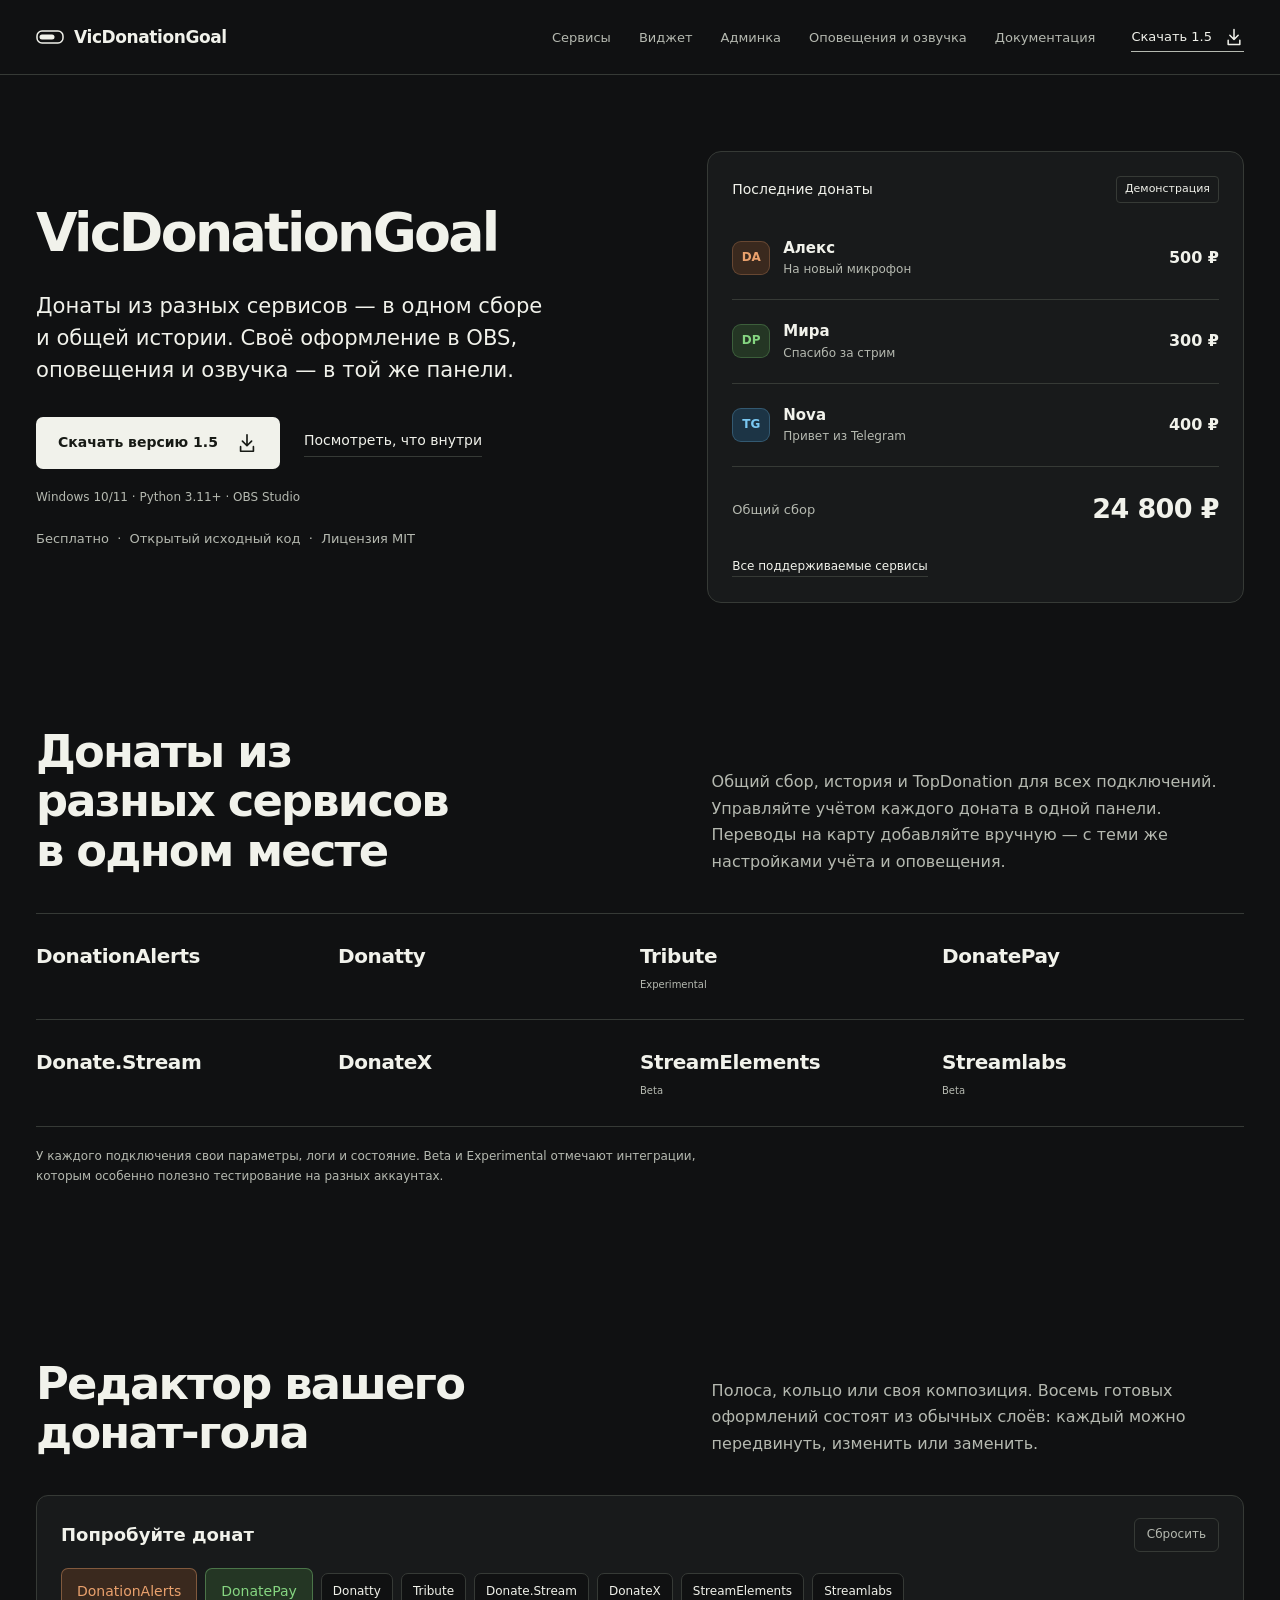
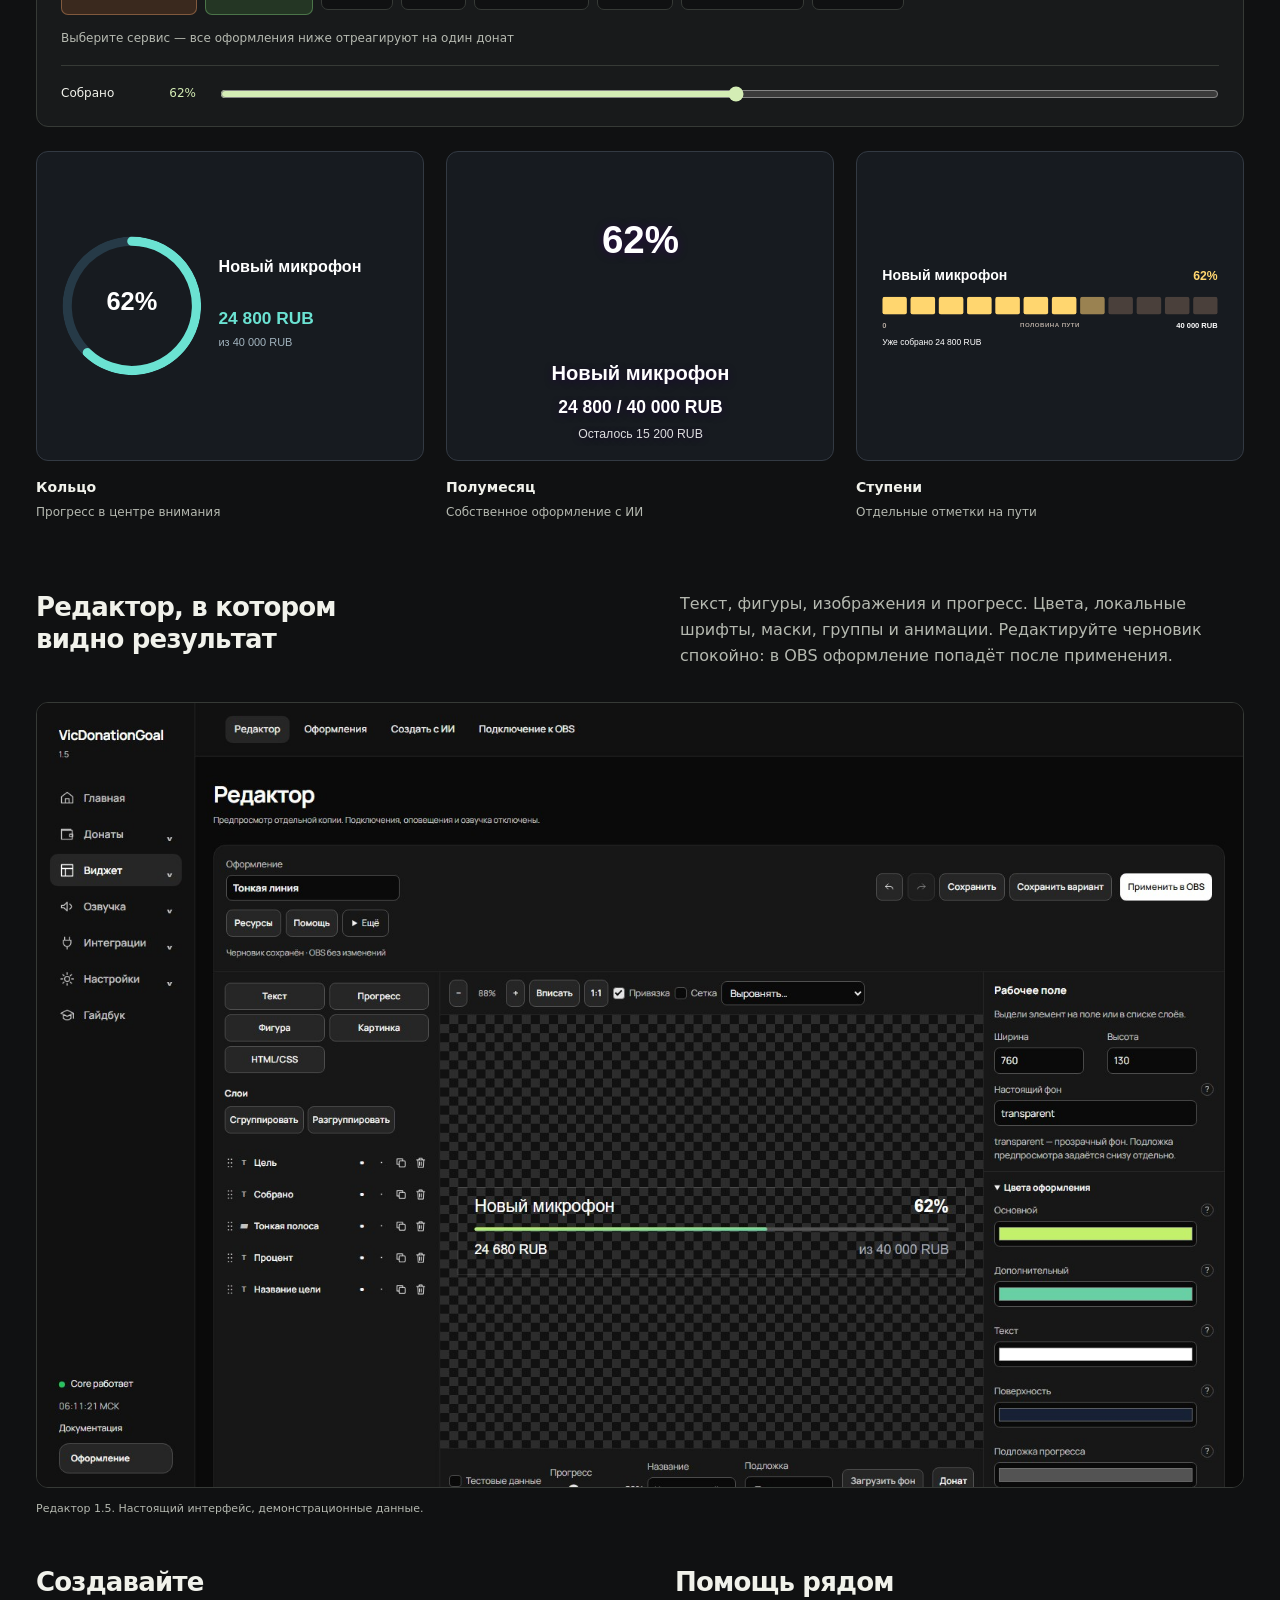
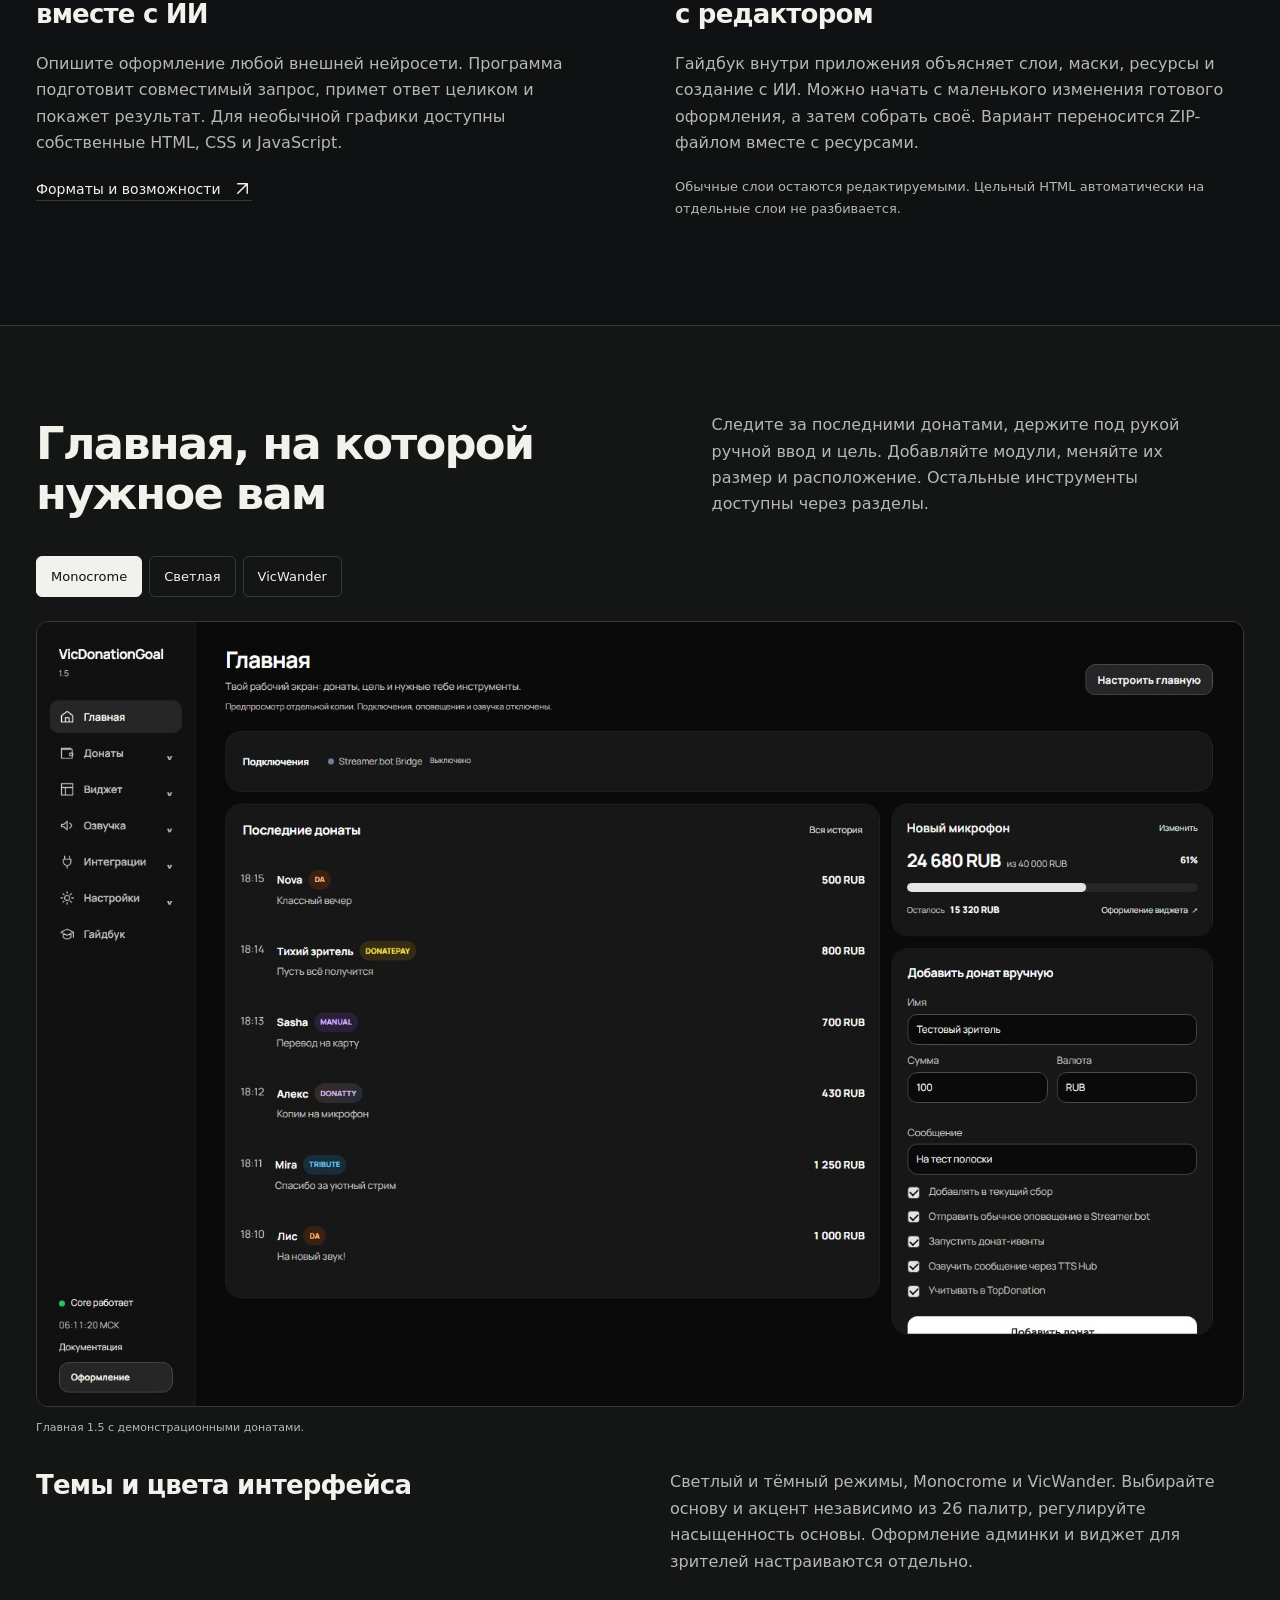
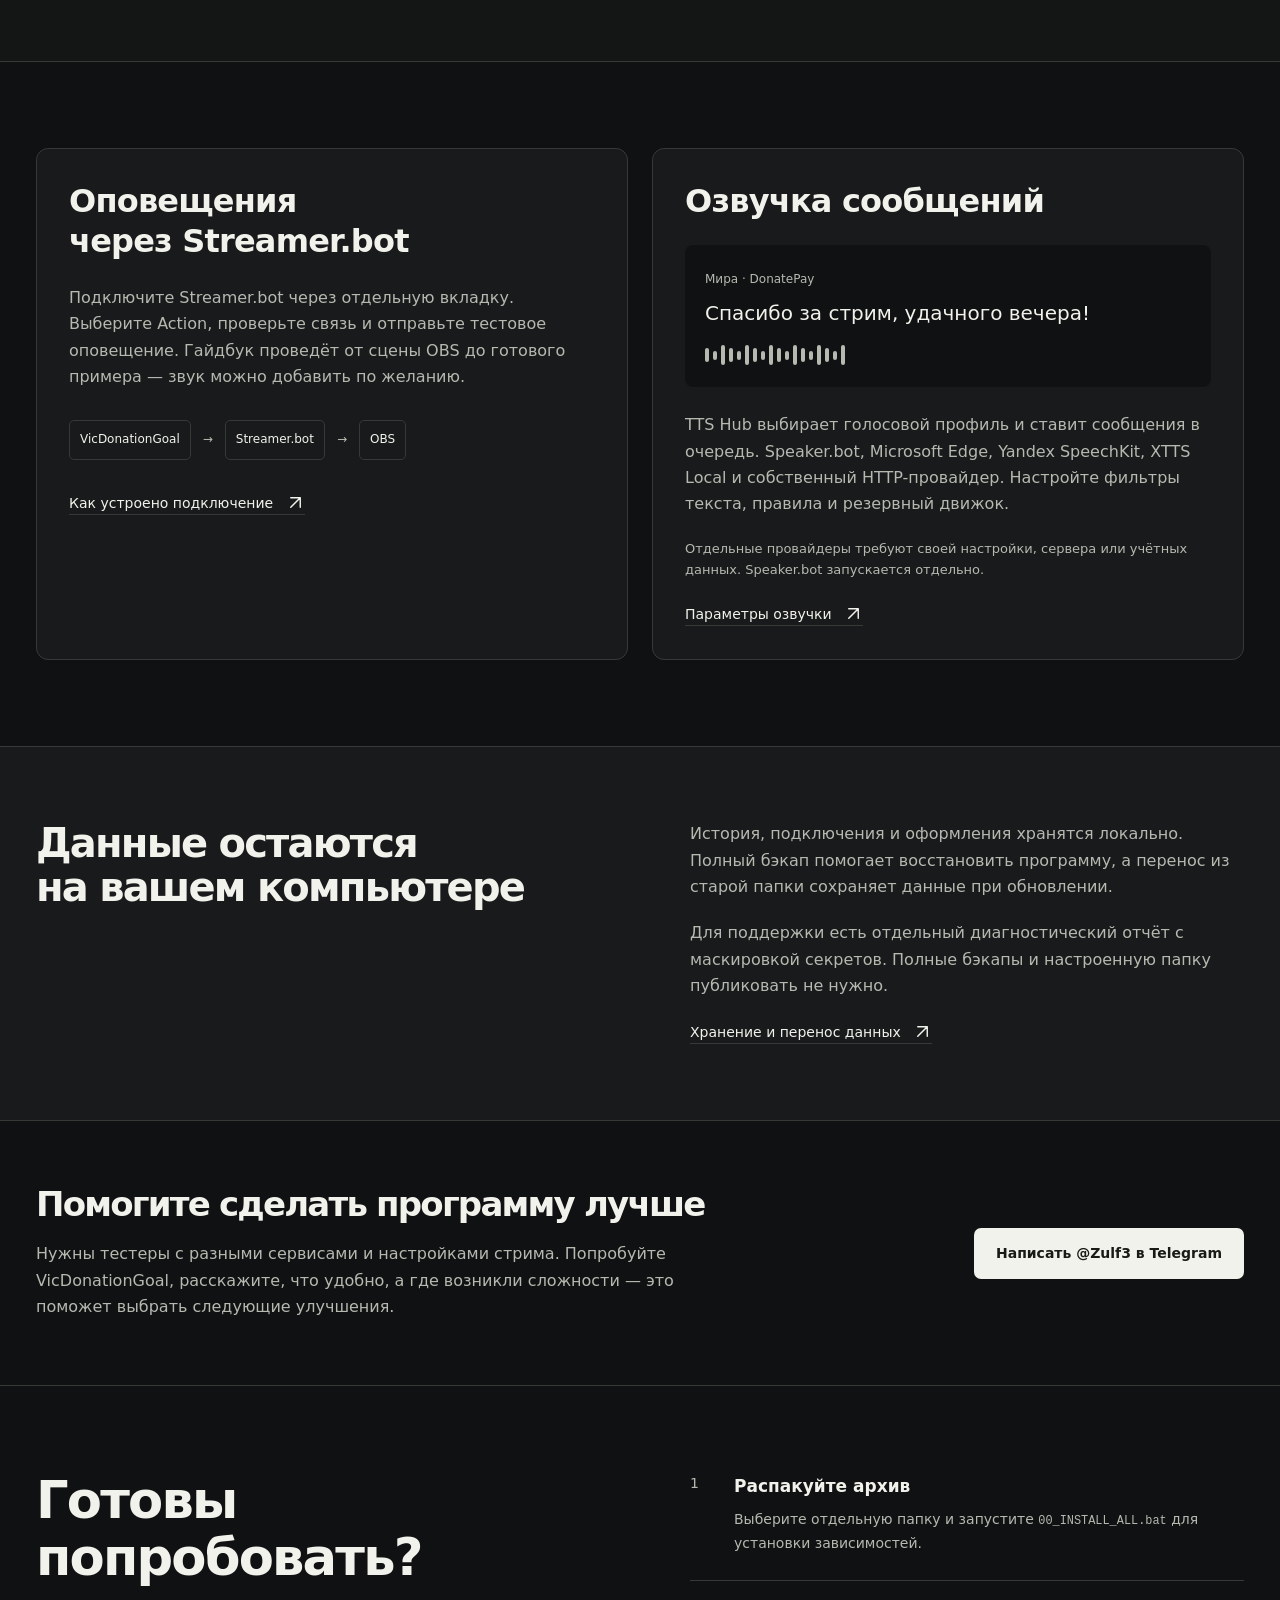
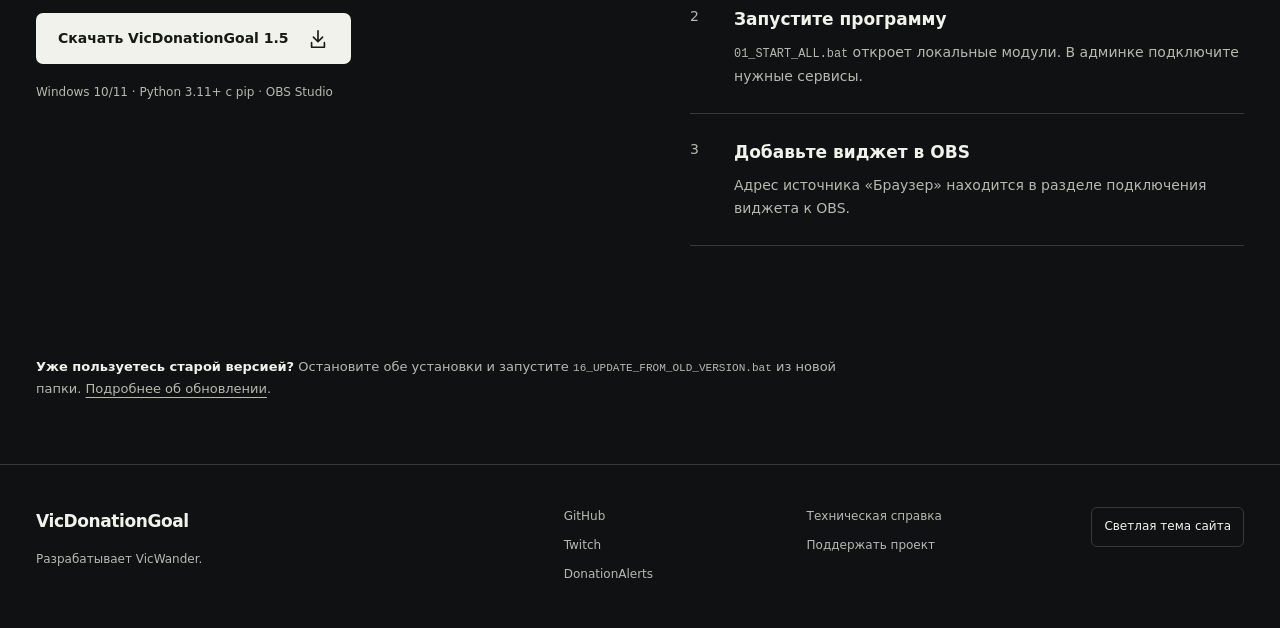
==== commit e2e336d0: "Release 1.5: widget studio, new admin, integrations and documentation" ====
--- a/index.html
+++ b/index.html
@@ -1,246 +1,88 @@
 <!doctype html>
 <html lang="ru">
 <head>
-  <meta charset="utf-8">
-  <meta name="viewport" content="width=device-width, initial-scale=1">
-  <meta name="description" content="VicDonationGoal — локальная система донат-гола, истории, TopDonation, Streamer.bot и TTS для OBS-стримов.">
-  <meta name="theme-color" content="#071422">
-  <title>VicDonationGoal v1.4.6 — Reliability & Safe Update</title>
-  <link rel="stylesheet" href="landing.css">
+  <meta charset="utf-8"><meta name="viewport" content="width=device-width, initial-scale=1">
+  <title>VicDonationGoal 1.5 — донат-гол под ваш стрим</title>
+  <meta name="description" content="Донаты из разных сервисов, редактор виджета OBS, история, TopDonation и озвучка. Локальная программа VicDonationGoal 1.5 с созданием оформлений с помощью ИИ.">
+  <meta name="theme-color" content="#101112"><meta property="og:title" content="VicDonationGoal 1.5 — донат-гол под ваш стрим"><meta property="og:description" content="Создайте своё оформление, соберите удобную главную и объедините донаты в локальной панели."><meta property="og:type" content="website"><meta property="og:image" content="https://vicwander.github.io/VicDonationGoal/assets/editor.jpg">
+  <link rel="canonical" href="https://vicwander.github.io/VicDonationGoal/">
+  <link rel="icon" href="assets/favicon.png" type="image/png" sizes="128x128"><link rel="stylesheet" href="landing.css"><link rel="stylesheet" href="assets/widget-renderer.css">
+  <script src="assets/widget-model.js" defer></script><script src="assets/widget-presets.js" defer></script><script src="assets/widget-renderer.js" defer></script><script src="assets/moon-demo.js" defer></script><script src="landing.js" defer></script>
 </head>
 <body>
   <a class="skip-link" href="#main">К содержимому</a>
-
-  <header class="topbar">
-    <a class="brand" href="#top" aria-label="VicDonationGoal — наверх">
-      <span class="brand-mark" aria-hidden="true"></span>
-      <span>VicDonationGoal</span>
-    </a>
-    <nav class="nav" aria-label="Основная навигация">
-      <a href="#features">Возможности</a>
-      <a href="#integrations">Сервисы</a>
-      <a href="#versions">Версии</a>
-      <a href="#start">Запуск</a>
-      <a href="docs/index.html">Документация</a>
-    </nav>
-    <a class="button button-small button-ghost" href="https://github.com/VicWander/VicDonationGoal">GitHub</a>
+  <header class="site-header">
+    <div class="header-inner">
+      <a class="brand" href="#top" aria-label="VicDonationGoal — наверх"><svg viewBox="0 0 28 28" aria-hidden="true"><rect x="1" y="8" width="26" height="12" rx="5" fill="none" stroke="currentColor" stroke-width="1.5"/><path d="M6 14h10" stroke="currentColor" stroke-width="5" stroke-linecap="round"/></svg>VicDonationGoal</a>
+      <button id="menuToggle" type="button" aria-expanded="false" aria-controls="siteNav">Меню <svg viewBox="0 0 20 20" aria-hidden="true"><path d="M3 6h14M3 14h14"/></svg></button>
+      <nav id="siteNav" aria-label="Основная навигация"><a href="#connections">Сервисы</a><a href="#widget">Виджет</a><a href="#workspace">Админка</a><a href="#automation">Оповещения и озвучка</a><a href="docs/">Документация</a></nav>
+      <a class="header-download" data-download href="https://github.com/VicWander/VicDonationGoal/releases/tag/v1.5">Скачать 1.5 <svg class="action-icon" viewBox="0 0 24 24" fill="none" stroke="currentColor" stroke-width="1.8" stroke-linecap="round" stroke-linejoin="round" aria-hidden="true"><path d="M12 3v12m-5-5 5 5 5-5M5 16v5h14v-5"/></svg></a>
+    </div>
   </header>
-
   <main id="main">
-    <section class="hero" id="top">
+    <section class="hero wrap" id="top">
       <div class="hero-copy">
-        <div class="eyebrow"><span class="pulse"></span> v1.4.6 · Reliability & Safe Update</div>
-        <h1>Донаты из разных сервисов.<br><span>Одна локальная система.</span></h1>
-        <p class="hero-lead">VicDonationGoal объединяет донат-гол, историю, TopDonation, OBS-виджет, Streamer.bot и TTS — без обязательного облака и ежемесячной подписки.</p>
-        <div class="hero-actions">
-          <a class="button button-primary" href="https://github.com/VicWander/VicDonationGoal/releases/tag/v1.4.6">Скачать v1.4.6</a>
-          <a class="button button-secondary" href="docs/index.html">Открыть руководство</a>
+        <h1>VicDonationGoal</h1>
+        <p class="hero-lead">Донаты из разных сервисов — в одном сборе и общей истории. Своё оформление в OBS, оповещения и озвучка — в той же панели.</p>
+        <div class="hero-actions"><a class="button primary" data-download href="https://github.com/VicWander/VicDonationGoal/releases/tag/v1.5">Скачать версию 1.5 <svg class="action-icon" viewBox="0 0 24 24" fill="none" stroke="currentColor" stroke-width="1.8" stroke-linecap="round" stroke-linejoin="round" aria-hidden="true"><path d="M12 3v12m-5-5 5 5 5-5M5 16v5h14v-5"/></svg></a><a class="text-link" href="#widget">Посмотреть, что внутри</a></div>
+        <p class="requirements">Windows 10/11 · Python 3.11+ · OBS Studio</p>
+        <p class="hero-openness">Бесплатно&nbsp; · &nbsp;Открытый исходный код&nbsp; · &nbsp;Лицензия MIT</p>
+      </div>
+      <div class="hero-feed" aria-label="Пример общей истории донатов">
+        <div class="feed-heading"><span>Последние донаты</span><span class="demo-tag">Демонстрация</span></div>
+        <div class="feed-rows" id="heroFeed">
+          <div class="feed-row"><span class="source-badge source-da">DA</span><div><strong>Алекс</strong><span>На новый микрофон</span></div><b>500 ₽</b></div>
+          <div class="feed-row"><span class="source-badge source-dp">DP</span><div><strong>Мира</strong><span>Спасибо за стрим</span></div><b>300 ₽</b></div>
+          <div class="feed-row"><span class="source-badge source-tribute">TG</span><div><strong>Nova</strong><span>Привет из Telegram</span></div><b>400 ₽</b></div>
         </div>
-        <p class="hero-note">Windows 10/11 · Python 3.11+ · OBS Browser Source</p>
-      </div>
-
-      <div class="product-window" aria-label="Пример статусной панели VicDonationGoal">
-        <div class="window-head">
-          <div class="window-brand"><span class="mini-logo"></span> VicDonationGoal</div>
-          <span class="window-version">1.4.4 · beta</span>
-        </div>
-        <div class="window-body">
-          <div class="window-title-row">
-            <div>
-              <span class="kicker">Состояние системы</span>
-              <h2>Всё важное — на одном экране</h2>
-            </div>
-            <span class="health-pill"><i></i> Core работает</span>
-          </div>
-          <div class="module-grid">
-            <div class="module-card active"><i></i><span><b>Core Server</b><small>Подключён</small></span></div>
-            <div class="module-card active"><i></i><span><b>Integration Manager</b><small>8 источников</small></span></div>
-            <div class="module-card idle"><i></i><span><b>Streamer.bot</b><small>Ожидает настройки</small></span></div>
-            <div class="module-card idle"><i></i><span><b>TTS Hub</b><small>Выключен</small></span></div>
-          </div>
-          <div class="services-head"><span>Донат-сервисы</span><span>3 подключено</span></div>
-          <div class="service-grid">
-            <div><i class="green"></i><span>DonationAlerts</span></div>
-            <div><i class="green"></i><span>Donatty</span></div>
-            <div><i class="green"></i><span>StreamElements</span></div>
-            <div><i></i><span>DonatePay</span></div>
-            <div><i></i><span>Donate.Stream</span></div>
-            <div><i></i><span>Ещё 3</span></div>
-          </div>
-        </div>
+        <div class="feed-total"><span>Общий сбор</span><strong id="feedTotal">24 800 ₽</strong></div>
+        <a class="text-link" href="#connections">Все поддерживаемые сервисы</a>
       </div>
     </section>
 
-    <section class="metrics" aria-label="Ключевые характеристики">
-      <div><strong>8</strong><span>автоматических источников</span></div>
-      <div><strong>Local-first</strong><span>история и токены остаются на ПК</span></div>
-      <div><strong>3 в 1</strong><span>OBS, Streamer.bot и TTS</span></div>
-      <div><strong>0 ₽</strong><span>обязательная стоимость программы</span></div>
+    <section class="section wrap" id="connections">
+      <div class="section-intro"><div><h2>Донаты из разных сервисов<br>в одном месте</h2></div><p>Общий сбор, история и TopDonation для всех подключений. Управляйте учётом каждого доната в одной панели. Переводы на карту добавляйте вручную — с теми же настройками учёта и оповещения.</p></div>
+      <ul class="service-list" aria-label="Поддерживаемые донат-сервисы"><li>DonationAlerts</li><li>Donatty</li><li>Tribute <small>Experimental</small></li><li>DonatePay</li><li>Donate.Stream</li><li>DonateX</li><li>StreamElements <small>Beta</small></li><li>Streamlabs <small>Beta</small></li></ul>
+      <p class="service-note">У каждого подключения свои параметры, логи и состояние. Beta и Experimental отмечают интеграции, которым особенно полезно тестирование на разных аккаунтах.</p>
     </section>
 
-    <section class="section" id="features">
-      <div class="section-heading">
-        <div>
-          <span class="eyebrow plain">Не просто полоска сбора</span>
-          <h2>Один центр управления донатами</h2>
-        </div>
-        <p>Настройте только нужные модули. Остальные не мешают и могут оставаться выключенными.</p>
+    <section class="section wrap" id="widget">
+      <div class="section-intro"><div><h2>Редактор вашего<br>донат-гола</h2></div><p>Полоса, кольцо или своя композиция. Восемь готовых оформлений состоят из обычных слоёв: каждый можно передвинуть, изменить или заменить.</p></div>
+      <div class="widget-playground"><div class="playground-heading"><strong>Попробуйте донат</strong><button type="button" id="resetDemo">Сбросить</button></div><div class="donate-buttons" role="group" aria-label="Добавить демонстрационный донат"><button type="button" class="donate-demo source-da" data-donate="da">DonationAlerts</button><button type="button" class="donate-demo source-dp" data-donate="dp">DonatePay</button><button type="button" class="donate-demo source-donatty" data-donate="donatty">Donatty</button><button type="button" class="donate-demo source-tribute" data-donate="tribute">Tribute</button><button type="button" class="donate-demo source-ds" data-donate="ds">Donate.Stream</button><button type="button" class="donate-demo source-dx" data-donate="dx">DonateX</button><button type="button" class="donate-demo source-se" data-donate="se">StreamElements</button><button type="button" class="donate-demo source-sl" data-donate="sl">Streamlabs</button></div><p id="demoDonation" aria-live="polite">Выберите сервис — все оформления ниже отреагируют на один донат</p><div class="demo-controls"><label for="demoProgress">Собрано <output id="demoValue" aria-live="polite" for="demoProgress">62%</output></label><input id="demoProgress" name="demoProgress" autocomplete="off" type="range" min="0" max="120" value="62" step="1" aria-label="Демонстрационный прогресс сбора"></div></div>
+      <div class="preset-gallery">
+        <figure><div class="preset-canvas" data-demo="ring" data-preset="ring" role="img" aria-label="Кольцевой донат-гол"></div><figcaption><strong>Кольцо</strong><span>Прогресс в центре внимания</span></figcaption></figure>
+        <figure><div class="preset-canvas" data-demo="moon" data-preset="moon" role="img" aria-label="Полумесяц с волнами и заполнением по форме"></div><figcaption><strong>Полумесяц</strong><span>Собственное оформление с ИИ</span></figcaption></figure>
+        <figure><div class="preset-canvas" data-demo="steps" data-preset="steps" role="img" aria-label="Сегментный донат-гол"></div><figcaption><strong>Ступени</strong><span>Отдельные отметки на пути</span></figcaption></figure>
       </div>
-
-      <div class="feature-grid">
-        <article class="feature-card feature-wide">
-          <span class="card-number">01</span>
-          <h3>Единая история и донат-гол</h3>
-          <p>События из разных сервисов приводятся к одному формату. Сумма, валюта, источник и сообщение сохраняются локально, а цель в OBS обновляется автоматически.</p>
-          <div class="event-flow" aria-hidden="true">
-            <span>DonationAlerts</span><b>+</b><span>Donatty</span><b>+</b><span>ещё 6</span><em>→</em><span class="flow-core">Vic Core</span>
-          </div>
-        </article>
-
-        <article class="feature-card">
-          <span class="card-number">02</span>
-          <h3>TopDonation</h3>
-          <p>Рейтинг донатеров, алиасы разных сервисов, ручное объединение, заметки, закрепление и корректировки без искажения истории.</p>
-        </article>
-
-        <article class="feature-card">
-          <span class="card-number">03</span>
-          <h3>Streamer.bot Bridge</h3>
-          <p>Запускайте звуки, анимации, OBS-сцены и отдельные действия по источнику или сумме доната.</p>
-        </article>
-
-        <article class="feature-card">
-          <span class="card-number">04</span>
-          <h3>TTS Hub</h3>
-          <p>Голосовые профили, правила маршрутизации, очередь, история, повторы и резервный провайдер озвучки.</p>
-        </article>
-
-        <article class="feature-card">
-          <span class="card-number">05</span>
-          <h3>Безопасная диагностика</h3>
-          <p>Создайте ZIP-отчёт одной кнопкой. Из него удаляются известные токены, секреты и тексты донатов.</p>
-        </article>
-
-        <article class="feature-card feature-accent">
-          <span class="card-number">06</span>
-          <h3>Ваши данные — у вас</h3>
-          <p>Нет обязательной регистрации в VicDonationGoal. Конфиги, история и личные правила хранятся в папке программы.</p>
-        </article>
+      <div class="editor-description"><h3>Редактор, в котором<br>видно результат</h3><p>Текст, фигуры, изображения и прогресс. Цвета, локальные шрифты, маски, группы и анимации. Редактируйте черновик спокойно: в OBS оформление попадёт после применения.</p></div>
+      <figure class="product-shot"><img src="assets/editor.jpg" width="1600" height="1040" alt="Редактор VicDonationGoal 1.5: слои слева, предпросмотр донат-гола и параметры справа" loading="lazy" decoding="async"><figcaption>Редактор 1.5. Настоящий интерфейс, демонстрационные данные.</figcaption></figure>
+      <div class="ai-help">
+        <div><h3>Создавайте<br>вместе с ИИ</h3><p>Опишите оформление любой внешней нейросети. Программа подготовит совместимый запрос, примет ответ целиком и покажет результат. Для необычной графики доступны собственные HTML, CSS и JavaScript.</p><a class="text-link" href="docs/#widget">Форматы и возможности <svg class="link-icon" viewBox="0 0 24 24" fill="none" stroke="currentColor" stroke-width="1.8" stroke-linecap="round" stroke-linejoin="round" aria-hidden="true"><path d="M6 18 18 6M6 6h12v12"/></svg></a></div>
+        <div><h3>Помощь рядом<br>с редактором</h3><p>Гайдбук внутри приложения объясняет слои, маски, ресурсы и создание с ИИ. Можно начать с маленького изменения готового оформления, а затем собрать своё. Вариант переносится ZIP-файлом вместе с ресурсами.</p><p class="quiet">Обычные слои остаются редактируемыми. Цельный HTML автоматически на отдельные слои не разбивается.</p></div>
       </div>
     </section>
 
-    <section class="section integrations-section" id="integrations">
-      <div class="section-heading">
-        <div>
-          <span class="eyebrow plain">Integrations Hub</span>
-          <h2>Подключайте только нужные сервисы</h2>
-        </div>
-        <p>У каждого адаптера есть карточка состояния, настройки, лог, встроенная инструкция и тест подключения.</p>
-      </div>
+    <section class="workspace-section" id="workspace"><div class="wrap section">
+      <div class="section-intro"><div><h2>Главная, на которой<br>нужное вам</h2></div><p>Следите за последними донатами, держите под рукой ручной ввод и цель. Добавляйте модули, меняйте их размер и расположение. Остальные инструменты доступны через разделы.</p></div>
+      <div class="theme-toolbar"><div class="theme-tabs" role="group" aria-label="Пример темы админки"><button type="button" data-theme-preview="dark" aria-pressed="true">Monocrome</button><button type="button" data-theme-preview="light" aria-pressed="false">Светлая</button><button type="button" data-theme-preview="vicwander" aria-pressed="false">VicWander</button></div></div>
+      <figure class="product-shot dashboard-shot"><img id="dashboardPreview" src="assets/dashboard-dark.jpg" width="1600" height="1040" alt="Настраиваемая главная: последние донаты, текущая цель и ручное добавление" loading="lazy" decoding="async"><figcaption>Главная 1.5 с демонстрационными донатами.</figcaption></figure>
+      <div class="theme-foot"><h3>Темы и цвета интерфейса</h3><p>Светлый и тёмный режимы, Monocrome и VicWander. Выбирайте основу и акцент независимо из 26 палитр, регулируйте насыщенность основы. Оформление админки и виджет для зрителей настраиваются отдельно.</p></div>
+    </div></section>
 
-      <div class="integration-columns">
-        <div class="integration-group stable">
-          <div class="group-head"><span><i></i> Stable</span><small>Основные сценарии проверены</small></div>
-          <div class="logo-list">
-            <span>DonationAlerts</span><span>Donatty</span><span>StreamElements</span><span>Donate.Stream</span><span>DonateX</span>
-          </div>
-        </div>
-        <div class="integration-group beta">
-          <div class="group-head"><span><i></i> Beta</span><small>Нужны дополнительные живые тесты</small></div>
-          <div class="logo-list"><span>DonatePay</span><span>Streamlabs</span></div>
-        </div>
-        <div class="integration-group experimental">
-          <div class="group-head"><span><i></i> Experimental</span><small>Выключено по умолчанию</small></div>
-          <div class="logo-list"><span>Tribute</span></div>
-        </div>
-      </div>
+
+
+    <section class="section wrap" id="automation">
+      <div class="automation"><div class="automation-card"><h3>Оповещения через Streamer.bot</h3><p>Подключите Streamer.bot через отдельную вкладку. Выберите Action, проверьте связь и отправьте тестовое оповещение. Гайдбук проведёт от сцены OBS до готового примера — звук можно добавить по желанию.</p><div class="connection-flow" aria-label="Путь оповещения"><span>VicDonationGoal</span><span aria-hidden="true">→</span><span>Streamer.bot</span><span aria-hidden="true">→</span><span>OBS</span></div><a class="text-link" href="docs/#streamerbot">Как устроено подключение <svg class="link-icon" viewBox="0 0 24 24" fill="none" stroke="currentColor" stroke-width="1.8" stroke-linecap="round" stroke-linejoin="round" aria-hidden="true"><path d="M6 18 18 6M6 6h12v12"/></svg></a></div>
+      <div class="automation-card"><h3>Озвучка сообщений</h3><div class="voice-example"><span>Мира · DonatePay</span><q>Спасибо за стрим, удачного вечера!</q><div class="voice-wave" aria-hidden="true"><i></i><i></i><i></i><i></i><i></i><i></i><i></i><i></i><i></i><i></i><i></i><i></i><i></i><i></i><i></i><i></i><i></i><i></i></div></div><p>TTS Hub выбирает голосовой профиль и ставит сообщения в очередь. Speaker.bot, Microsoft Edge, Yandex SpeechKit, XTTS Local и собственный HTTP-провайдер. Настройте фильтры текста, правила и резервный движок.</p><p class="quiet">Отдельные провайдеры требуют своей настройки, сервера или учётных данных. Speaker.bot запускается отдельно.</p><a class="text-link" href="docs/#tts">Параметры озвучки <svg class="link-icon" viewBox="0 0 24 24" fill="none" stroke="currentColor" stroke-width="1.8" stroke-linecap="round" stroke-linejoin="round" aria-hidden="true"><path d="M6 18 18 6M6 6h12v12"/></svg></a></div></div>
     </section>
 
-    <section class="section pipeline-section">
-      <div class="section-heading centered">
-        <div>
-          <span class="eyebrow plain">Понятная архитектура</span>
-          <h2>Одно событие — несколько полезных действий</h2>
-        </div>
-      </div>
-      <div class="pipeline">
-        <div><span>1</span><b>Сервис</b><small>присылает донат</small></div>
-        <i>→</i>
-        <div><span>2</span><b>Core</b><small>нормализует и сохраняет</small></div>
-        <i>→</i>
-        <div><span>3</span><b>OBS</b><small>обновляет цель</small></div>
-        <i>+</i>
-        <div><span>4</span><b>Автоматизация</b><small>Streamer.bot и TTS</small></div>
-      </div>
-    </section>
+    <section class="local-section"><div class="wrap local-inner"><h2>Данные остаются<br>на вашем компьютере</h2><div><p>История, подключения и оформления хранятся локально. Полный бэкап помогает восстановить программу, а перенос из старой папки сохраняет данные при обновлении.</p><p>Для поддержки есть отдельный диагностический отчёт с маскировкой секретов. Полные бэкапы и настроенную папку публиковать не нужно.</p><a class="text-link" href="docs/#data">Хранение и перенос данных <svg class="link-icon" viewBox="0 0 24 24" fill="none" stroke="currentColor" stroke-width="1.8" stroke-linecap="round" stroke-linejoin="round" aria-hidden="true"><path d="M6 18 18 6M6 6h12v12"/></svg></a></div></div></section>
 
-    <section class="section" id="versions">
-      <div class="section-heading">
-        <div>
-          <span class="eyebrow plain">От виджета до системы</span>
-          <h2>Версии с собственным характером</h2>
-        </div>
-        <a class="text-link" href="docs/changelog.html">Полная история изменений →</a>
-      </div>
-      <div class="timeline">
-        <div><b>1.0</b><span>First Release</span></div>
-        <div><b>1.1</b><span>Stability</span></div>
-        <div><b>1.2</b><span>TTS Hub</span></div>
-        <div><b>1.3</b><span>TopDonation</span></div>
-        <div><b>1.4</b><span>Integrations Hub</span></div>
-        <div><b>1.4.4</b><span>Beta Readiness</span></div><div class="current"><b>1.4.6</b><span>Reliability &amp; Safe Update</span><small>текущая</small></div>
-      </div>
-    </section>
+    <section class="testers-section wrap" id="testers"><div><h2>Помогите сделать программу лучше</h2><p>Нужны тестеры с разными сервисами и настройками стрима. Попробуйте VicDonationGoal, расскажите, что удобно, а где возникли сложности — это поможет выбрать следующие улучшения.</p></div><a class="button primary" href="https://t.me/Zulf3">Написать @Zulf3 в Telegram</a></section>
 
-    <section class="section start-section" id="start">
-      <div class="start-panel">
-        <div>
-          <span class="eyebrow plain">Первый запуск</span>
-          <h2>От чистой папки до тестового доната</h2>
-          <p>Установщик создаст локальные конфиги. Мастер предложит выбрать один сервис, а встроенная инструкция проведёт по его настройке.</p>
-          <div class="hero-actions">
-            <a class="button button-primary" href="https://github.com/VicWander/VicDonationGoal/releases/tag/v1.4.6">Скачать релиз</a>
-            <a class="button button-secondary" href="docs/quick-start.html">Быстрый старт</a>
-          </div>
-        </div>
-        <ol class="start-steps">
-          <li><span>01</span><div><b>Распакуйте</b><small>в новую обычную папку</small></div></li>
-          <li><span>02</span><div><b>Запустите 00_INSTALL_ALL.bat</b><small>зависимости установятся автоматически</small></div></li>
-          <li><span>03</span><div><b>Откройте админку</b><small>мастер появится при первом запуске</small></div></li>
-          <li><span>04</span><div><b>Подключите сервис</b><small>и отправьте тестовый донат</small></div></li>
-        </ol>
-      </div>
-    </section>
-
-    <section class="beta-callout">
-      <div>
-        <span class="eyebrow"><span class="pulse"></span> Поддержка</span>
-        <h2>Нужны бета-тестеры</h2>
-        <p>Хотите помочь проверить VicDonationGoal в обычном использовании и на стримах? Напишите автору напрямую в Telegram: @Zulf3. Для сообщения об ошибке можно приложить безопасный диагностический отчёт из админки.</p>
-      </div>
-      <a class="button button-primary" href="https://t.me/Zulf3">Написать @Zulf3</a>
-    </section>
-
-    <section class="creator-section">
-      <div>
-        <span class="eyebrow plain">Создатель проекта</span>
-        <h2>VicWander</h2>
-        <p>Я делаю VicDonationGoal прежде всего для собственного стрима, но хочу, чтобы система была полезна и другим стримерам.</p>
-      </div>
-      <div class="creator-links">
-        <a href="https://t.me/wander_streams"><span>Связаться</span><b>Telegram →</b></a>
-        <a href="https://www.twitch.tv/vicwander2"><span>Стримы</span><b>Twitch →</b></a>
-        <a href="https://dalink.to/vicwander"><span>Поддержать</span><b>DA.link →</b></a>
-        <a href="https://www.donationalerts.com/r/vicwander"><span>Поддержать</span><b>DonationAlerts →</b></a>
-      </div>
-      <p class="thanks">Спасибо всем, кто помогает проверять программу и сообщает об ошибках.</p>
-    </section>
+    <section class="section wrap start-section" id="start"><div><h2>Готовы попробовать?</h2><a class="button primary" data-download href="https://github.com/VicWander/VicDonationGoal/releases/tag/v1.5">Скачать VicDonationGoal 1.5 <svg class="action-icon" viewBox="0 0 24 24" fill="none" stroke="currentColor" stroke-width="1.8" stroke-linecap="round" stroke-linejoin="round" aria-hidden="true"><path d="M12 3v12m-5-5 5 5 5-5M5 16v5h14v-5"/></svg></a><p class="requirements">Windows 10/11 · Python 3.11+ с pip · OBS Studio</p></div><ol class="start-steps"><li><strong>Распакуйте архив</strong><span>Выберите отдельную папку и запустите <code>00_INSTALL_ALL.bat</code> для установки зависимостей.</span></li><li><strong>Запустите программу</strong><span><code>01_START_ALL.bat</code> откроет локальные модули. В админке подключите нужные сервисы.</span></li><li><strong>Добавьте виджет в OBS</strong><span>Адрес источника «Браузер» находится в разделе подключения виджета к OBS.</span></li></ol></section>
+    <div class="wrap update-note"><p><strong>Уже пользуетесь старой версией?</strong> Остановите обе установки и запустите <code>16_UPDATE_FROM_OLD_VERSION.bat</code> из новой папки. <a href="docs/#installation">Подробнее об обновлении</a>.</p></div>
   </main>
-
-  <footer>
-    <a class="brand" href="#top"><span class="brand-mark" aria-hidden="true"></span><span>VicDonationGoal</span></a>
-    <p>Локальная система для стримеров · MIT License</p>
-    <div><a href="docs/index.html">Документация</a><a href="docs/roadmap.html">Roadmap</a><a href="https://github.com/VicWander/VicDonationGoal">GitHub</a></div>
-  </footer>
+  <footer class="site-footer wrap"><div><a class="brand" href="#top">VicDonationGoal</a><p>Разрабатывает VicWander.</p></div><nav aria-label="Ссылки проекта"><a href="https://github.com/VicWander/VicDonationGoal">GitHub</a><a href="docs/">Техническая справка</a><a href="https://www.twitch.tv/vicwander_">Twitch</a><a href="https://dalink.to/vicwander_">Поддержать проект</a><a href="https://www.donationalerts.com/r/vicwander_">DonationAlerts</a></nav><button id="pageTheme" type="button">Светлая тема сайта</button></footer>
 </body>
 </html>
--- a/landing.css
+++ b/landing.css
@@ -1,410 +1,67 @@
-:root {
-  color-scheme: dark;
-  --bg: #06111d;
-  --bg-deep: #030a12;
-  --panel: #0b1928;
-  --panel-soft: #0e2031;
-  --line: rgba(151, 190, 217, 0.16);
-  --line-strong: rgba(151, 208, 232, 0.28);
-  --text: #f5f9fc;
-  --muted: #9bb0c2;
-  --muted-strong: #bfd0dd;
-  --cyan: #38c8db;
-  --cyan-bright: #72e7f4;
-  --blue: #3478e5;
-  --green: #46d99a;
-  --yellow: #f4c85c;
-  --radius: 24px;
-  --shadow: 0 24px 80px rgba(0, 0, 0, 0.32);
-}
+:root{--bg:#101112;--surface:#181a1b;--raised:#202223;--text:#f1f2eb;--muted:#b5b9b0;--line:#363a36;--accent:#d4edb5;--button:#f1f2eb;--button-text:#171a15;--section:#141616;color-scheme:dark}
+body[data-theme=light]{--bg:#f6f6f0;--surface:#edeee6;--raised:#e3e7db;--text:#242820;--muted:#535c4c;--line:#cbd1c1;--accent:#355725;--button:#252c20;--button-text:#f6f7ed;--section:#eff1e7;color-scheme:light}
+*{box-sizing:border-box}html{scroll-behavior:smooth;scroll-padding-top:98px}body{margin:0;background:var(--bg);color:var(--text);font:16px/1.65 'Segoe UI',system-ui,sans-serif;-webkit-font-smoothing:antialiased}::selection{background:#d4edb5;color:#1b2811}button,input,select{font:inherit}button,a,input{-webkit-tap-highlight-color:transparent}button{cursor:pointer}a{color:inherit;text-underline-offset:4px}a:focus-visible,button:focus-visible,input:focus-visible{outline:2px solid var(--accent);outline-offset:5px}button{color:inherit}button svg{stroke:currentColor;fill:none;stroke-width:1.6}img{display:block;max-width:100%;height:auto}figure{margin:0}h1,h2,h3,p{margin:0}h1,h2,h3{font-weight:600;text-wrap:balance}h1{font-size:clamp(54px,5.8vw,82px);line-height:1.04;letter-spacing:-3.6px}h2{font-size:clamp(34px,4vw,54px);line-height:1.1;letter-spacing:-1.8px}h3{font-size:29px;line-height:1.18;letter-spacing:-.8px}p{max-width:65ch}code{font-family:Consolas,monospace;font-size:.85em;overflow-wrap:anywhere}button,.button,a{touch-action:manipulation}.wrap{max-width:1280px;margin-inline:auto;padding-inline:36px}.section{padding-block:110px}.skip-link{position:fixed;z-index:100;top:-90px;left:20px;padding:10px 18px;background:var(--button);color:var(--button-text)}.skip-link:focus{top:15px}
+.site-header{position:sticky;top:0;z-index:20;background:var(--bg);border-bottom:1px solid var(--line)}.header-inner{max-width:1440px;margin:auto;padding:22px 36px;display:flex;gap:36px;align-items:center}.brand{display:inline-flex;align-items:center;gap:10px;font-size:17px;font-weight:650;letter-spacing:-.4px;text-decoration:none;white-space:nowrap}.brand svg{width:28px;height:28px}.site-header nav{display:flex;gap:28px;margin-left:auto}.site-header nav a{font-size:13px;color:var(--muted);text-decoration:none}.site-header nav a:hover{color:var(--text)}.header-download{font-size:13px;text-decoration:none;border-bottom:1px solid var(--muted);padding:4px 0;white-space:nowrap}.header-download span{margin-left:14px}#menuToggle{display:none;border:1px solid var(--line);border-radius:6px;background:transparent;padding:8px 10px;font-size:13px}#menuToggle svg{width:18px;height:18px;vertical-align:middle;margin-left:6px}
+.hero{display:grid;grid-template-columns:1fr 1.08fr;gap:72px;align-items:center;padding-top:100px;padding-bottom:110px}.hero-lead{margin-top:27px;font-size:18px;line-height:1.65;color:var(--muted);max-width:42ch}.hero-actions{display:flex;gap:24px;align-items:center;flex-wrap:wrap;margin-top:32px}.button{display:inline-flex;align-items:center;justify-content:center;gap:25px;min-height:50px;padding:13px 21px;font-size:14px;font-weight:600;text-decoration:none;border:1px solid transparent;border-radius:7px;transition:transform .2s,background .2s}.button:hover{transform:translateY(-2px)}.primary{background:var(--button);color:var(--button-text)}.text-link{font-size:14px;text-decoration:none;border-bottom:1px solid var(--line);padding-bottom:3px}.text-link span{margin-left:8px}.text-link:hover{border-color:var(--text)}.requirements{font-size:12px;color:var(--muted);margin-top:19px}.hero-demo{min-width:0;border:1px solid var(--line);border-radius:14px;padding:24px;background:var(--surface)}.demo-top{display:flex;justify-content:space-between;align-items:center;gap:12px;color:var(--muted);font-size:12px}.demo-tag{font-size:11px;border:1px solid var(--line);padding:3px 8px;border-radius:4px}.demo-canvas{position:relative;height:230px;overflow:hidden}.demo-controls{border-top:1px solid var(--line);padding-top:18px}.demo-controls label{display:flex;justify-content:space-between;font-size:12px}.demo-controls output{font-variant-numeric:tabular-nums;color:var(--accent)}.demo-controls input{width:100%;margin:15px 0 10px;accent-color:var(--accent);cursor:ew-resize}.hero-demo figcaption{font-size:11px;color:var(--muted);line-height:1.6;max-width:47ch}.demo-canvas,.preset-canvas{color-scheme:dark}.demo-canvas [data-widget-root],.preset-canvas [data-widget-root]{position:absolute!important}.hero-demo noscript{font-size:12px}
+.section-intro{display:grid;grid-template-columns:1.1fr 1fr;gap:90px;align-items:end;margin-bottom:46px}.section-intro>p{color:var(--muted);max-width:50ch}.section-note{font-size:13px;color:var(--muted);margin-bottom:17px}.preset-gallery{display:grid;grid-template-columns:repeat(3,minmax(0,1fr));gap:22px;margin-bottom:90px}.preset-gallery figure{min-width:0}.preset-canvas{height:285px;background:#171b20;border:1px solid #333a43;border-radius:12px;position:relative;overflow:hidden}.preset-gallery figcaption{display:flex;flex-direction:column;gap:4px;margin-top:15px}.preset-gallery figcaption strong{font-size:14px;font-weight:600}.preset-gallery figcaption span{font-size:12px;color:var(--muted)}.editor-description{display:grid;grid-template-columns:1fr 1fr;gap:80px;margin-bottom:32px}.editor-description p{color:var(--muted)}.product-shot img{width:100%;border:1px solid var(--line);border-radius:12px;background:#101112}.product-shot figcaption{font-size:11px;color:var(--muted);margin-top:12px}.ai-help{display:grid;grid-template-columns:1fr 1fr;gap:100px;margin-top:64px}.ai-help h3{margin-bottom:20px}.ai-help p{margin-bottom:20px;color:var(--muted)}.quiet{font-size:13px!important;color:var(--muted)}
+.workspace-section{background:var(--section);border-block:1px solid var(--line)}.theme-toolbar{display:flex;justify-content:space-between;gap:20px;align-items:center;margin:10px 0 24px}.theme-toolbar>span{font-size:12px;color:var(--muted)}.theme-tabs{display:flex;gap:7px;flex-wrap:wrap}.theme-tabs button{border:1px solid var(--line);border-radius:6px;padding:9px 14px;background:transparent;font-size:13px;transition:background .18s,color .18s}.theme-tabs button[aria-pressed=true]{background:var(--text);color:var(--bg);border-color:var(--text)}.theme-tabs button:hover{border-color:var(--text)}.dashboard-shot img{transition:opacity .18s}.theme-foot{display:grid;grid-template-columns:1fr 1fr;gap:80px;margin-top:40px}.theme-foot p{color:var(--muted)}.service-list{list-style:none;display:grid;grid-template-columns:repeat(4,minmax(0,1fr));gap:0;padding:0;margin:48px 0 20px;border-top:1px solid var(--line)}.service-list li{padding:26px 8px 26px 0;border-bottom:1px solid var(--line);font-size:18px;font-weight:600;letter-spacing:-.4px}.service-list small{display:block;font-size:10px;font-weight:400;letter-spacing:0;color:var(--muted);margin-top:4px}.service-note{color:var(--muted);font-size:12px;max-width:90ch}.automation{display:grid;grid-template-columns:1fr 1fr;gap:100px;margin-top:90px}.automation h3{margin-bottom:20px}.automation p{margin-bottom:20px;color:var(--muted)}.connection-flow{display:flex;align-items:center;gap:12px;flex-wrap:wrap;margin:30px 0;font-size:12px}.connection-flow span:not([aria-hidden]){padding:9px 10px;border:1px solid var(--line);border-radius:5px}.connection-flow span[aria-hidden]{color:var(--muted)}
+.local-section{background:var(--surface);border-block:1px solid var(--line);padding-block:74px}.local-inner{display:grid;grid-template-columns:1fr 1fr;gap:100px}.local-inner h2{font-size:40px}.local-inner p{color:var(--muted);margin-bottom:20px}.start-section{display:grid;grid-template-columns:1fr 1fr;gap:100px;align-items:start;padding-bottom:55px}.start-lead{color:var(--muted);margin:22px 0 30px}.start-steps{list-style:none;counter-reset:start;padding:0;margin:0}.start-steps li{position:relative;counter-increment:start;padding:0 0 25px 44px;margin-bottom:24px;border-bottom:1px solid var(--line)}.start-steps li:before{content:counter(start);position:absolute;left:0;top:0;color:var(--muted);font-variant-numeric:tabular-nums;font-size:14px}.start-steps strong{display:block;font-size:17px;font-weight:600;margin-bottom:8px}.start-steps span{display:block;color:var(--muted);font-size:14px}.update-note{font-size:13px;color:var(--muted);padding-bottom:65px}.update-note p{max-width:100ch}.update-note strong{color:var(--text);font-weight:600}.site-footer{border-top:1px solid var(--line);display:grid;grid-template-columns:1fr 1fr auto;gap:60px;padding-top:42px;padding-bottom:45px}.site-footer p{font-size:12px;color:var(--muted);margin-top:15px}.site-footer nav{display:grid;grid-template-columns:1fr 1fr;align-content:start;gap:9px 18px}.site-footer nav a{font-size:12px;color:var(--muted);text-decoration:none}.site-footer nav a:hover{color:var(--text)}#pageTheme{align-self:start;border:1px solid var(--line);border-radius:6px;padding:9px 12px;background:transparent;font-size:12px}.site-footer p a{color:var(--text)}[hidden]{display:none!important}
+@media(max-width:1100px){.header-inner{gap:24px}.site-header nav{gap:18px}.hero{gap:38px}h1{font-size:62px;letter-spacing:-2.5px}.hero-actions{gap:18px}.section-intro{gap:50px}.preset-canvas{height:240px}.ai-help,.automation,.local-inner,.start-section{gap:54px}}
+@media(max-width:850px){.site-header nav{display:none;position:absolute;left:24px;right:24px;top:calc(100% + 8px);padding:15px;background:var(--surface);border:1px solid var(--line);border-radius:8px;flex-direction:column;gap:0}.site-header nav[data-open=true]{display:flex}.site-header nav a{padding:12px;font-size:15px}.header-download{display:none}#menuToggle{display:block;margin-left:auto}.hero{grid-template-columns:1fr;gap:50px;padding-block:60px 80px}.hero-copy{max-width:650px}.hero-demo{width:100%}.hero-lead{max-width:48ch}.demo-canvas{height:230px}.section-intro{grid-template-columns:1fr;gap:25px;align-items:start}.section-intro>p{max-width:65ch}.section{padding-block:75px}.preset-canvas{height:210px}.preset-gallery{gap:15px;margin-bottom:65px}.service-list{grid-template-columns:repeat(2,minmax(0,1fr))}.theme-toolbar>span{display:none}.site-footer{grid-template-columns:1fr 1fr;gap:30px}#pageTheme{justify-self:start}.local-inner h2{font-size:34px}}
+@media(max-width:600px){.wrap{padding-inline:22px}.header-inner{padding:17px 22px}.brand{font-size:15px;gap:7px}.brand svg{width:24px;height:24px}h1{font-size:52px;letter-spacing:-2px}h2{font-size:36px;letter-spacing:-1.2px}h3{font-size:27px}.hero{padding-top:45px;gap:35px}.hero-lead{font-size:17px}.hero-actions{align-items:flex-start;flex-direction:column;gap:22px}.hero-demo{padding:18px}.demo-canvas{height:190px}.demo-top{font-size:11px}.preset-gallery{grid-template-columns:1fr;gap:27px}.preset-canvas{height:285px}.editor-description,.ai-help,.theme-foot,.automation,.local-inner,.start-section{grid-template-columns:1fr;gap:28px}.editor-description{margin-bottom:25px}.ai-help{gap:40px;margin-top:40px}.theme-foot{margin-top:30px}.service-list li{font-size:16px;padding-block:22px}.automation{margin-top:55px;gap:45px}.local-section{padding-block:55px}.theme-tabs button{padding:9px 11px;font-size:12px}.theme-toolbar{margin-bottom:18px}.product-shot img{border-radius:7px}.start-section{padding-bottom:24px}.start-section .button{padding-inline:15px;font-size:13px;gap:13px}.start-steps{margin-top:16px}.site-footer{grid-template-columns:1fr;gap:25px}.site-footer nav{max-width:340px}.update-note{padding-bottom:45px}.connection-flow{gap:8px;font-size:11px}}
+@media(prefers-reduced-motion:reduce){html{scroll-behavior:auto}*,*:before,*:after{transition:none!important;animation:none!important}.button:hover{transform:none}}
 
-* { box-sizing: border-box; }
+.demo-canvas{background:#171b20;border-radius:8px;margin-block:18px}
 
-html { scroll-behavior: smooth; }
+/* More emphasis on the product description, less on secondary slogans. */
+h1{font-size:clamp(42px,4.4vw,64px);line-height:1.09;letter-spacing:-2.4px}
+.hero{gap:54px;padding-block:76px 82px;grid-template-columns:1.15fr 1fr}
+.hero-lead{font-size:clamp(21px,1.65vw,25px);line-height:1.5;color:var(--text);max-width:38ch;margin-top:28px}
+.demo-top{justify-content:flex-end}.demo-canvas{margin-top:10px}
+.action-icon{width:22px;height:22px;flex:none}.link-icon{width:19px;height:19px;vertical-align:-4px;margin-left:8px}
+.header-download{display:inline-flex;align-items:center;gap:12px}.header-download .action-icon{width:20px;height:20px}
+.button{gap:18px;transition:transform .22s ease,background .22s ease,box-shadow .22s ease}
+.button:active{transform:translateY(0) scale(.98)}
+.text-link{transition:border-color .22s,color .22s}.text-link .link-icon{transition:transform .25s}.text-link:hover .link-icon{transform:translate(2px,-2px)}
+.section{padding-block:86px}.section-intro{margin-bottom:38px}.section-intro h2{font-size:clamp(34px,3.5vw,48px)}
+.editor-description h3,.ai-help h3,.theme-foot h3,.automation h3{font-size:26px;line-height:1.25}
+.preset-gallery{margin-bottom:68px}.preset-canvas{height:310px}
+.ai-help{gap:70px;margin-top:48px}.automation{gap:70px;margin-top:65px}.theme-foot{gap:60px;margin-top:32px}
+.start-section h2{margin-bottom:28px}.theme-tabs button,#pageTheme{transition:background .22s,color .22s,border-color .22s,transform .22s}
+.theme-tabs button:active,#pageTheme:active{transform:scale(.97)}
+@media(min-width:1700px){.wrap{max-width:1460px}.hero-lead{font-size:27px}.hero{gap:80px}.demo-canvas{height:265px}.preset-canvas{height:340px}}
+@media(max-width:850px){.hero{grid-template-columns:1fr;padding-block:54px 65px;gap:38px}.section{padding-block:65px}.header-download{display:none}.preset-canvas{height:245px}}
+@media(max-width:600px){h1{font-size:42px;letter-spacing:-1.5px}.hero-lead{font-size:21px;line-height:1.5}.hero{padding-top:36px;gap:30px}.preset-canvas{height:310px}.ai-help,.automation{gap:34px}.section-intro h2{font-size:34px}.start-section{padding-bottom:24px}}
+@media(prefers-reduced-motion:reduce){.button:active,.theme-tabs button:active,#pageTheme:active,.text-link:hover .link-icon{transform:none}}
 
-body {
-  margin: 0;
-  min-width: 320px;
-  background:
-    radial-gradient(circle at 83% 6%, rgba(38, 190, 209, 0.14), transparent 25rem),
-    radial-gradient(circle at 8% 20%, rgba(52, 120, 229, 0.13), transparent 32rem),
-    linear-gradient(180deg, #071422 0%, var(--bg) 46%, var(--bg-deep) 100%);
-  color: var(--text);
-  font-family: Inter, Manrope, "Segoe UI", system-ui, -apple-system, sans-serif;
-  line-height: 1.55;
-}
-
-a { color: inherit; text-decoration: none; }
-
-.skip-link {
-  position: fixed;
-  top: 10px;
-  left: 10px;
-  z-index: 20;
-  padding: 10px 14px;
-  background: var(--text);
-  color: var(--bg);
-  border-radius: 10px;
-  transform: translateY(-160%);
-}
-
-.skip-link:focus { transform: translateY(0); }
-
-.topbar,
-main,
-footer {
-  width: min(1180px, calc(100% - 40px));
-  margin-inline: auto;
-}
-
-.topbar {
-  position: sticky;
-  top: 14px;
-  z-index: 10;
-  min-height: 66px;
-  margin-top: 14px;
-  padding: 10px 12px 10px 16px;
-  display: flex;
-  align-items: center;
-  gap: 24px;
-  border: 1px solid var(--line);
-  border-radius: 18px;
-  background: rgba(5, 15, 25, 0.82);
-  box-shadow: 0 12px 45px rgba(0, 0, 0, 0.24);
-  backdrop-filter: blur(18px);
-}
-
-.brand {
-  display: inline-flex;
-  align-items: center;
-  gap: 11px;
-  font-weight: 760;
-  letter-spacing: -0.02em;
-  white-space: nowrap;
-}
-
-.brand-mark,
-.mini-logo {
-  display: inline-block;
-  width: 34px;
-  height: 34px;
-  border-radius: 11px;
-  background: linear-gradient(135deg, var(--blue), var(--cyan));
-  box-shadow: 0 7px 24px rgba(56, 200, 219, 0.24);
-}
-
-.nav {
-  margin-left: auto;
-  display: flex;
-  align-items: center;
-  gap: 26px;
-  color: var(--muted);
-  font-size: 14px;
-}
-
-.nav a,
-footer a,
-.text-link { transition: color 160ms ease; }
-.nav a:hover,
-footer a:hover,
-.text-link:hover { color: var(--cyan-bright); }
-
-.button {
-  min-height: 48px;
-  padding: 0 20px;
-  display: inline-flex;
-  align-items: center;
-  justify-content: center;
-  border: 1px solid transparent;
-  border-radius: 13px;
-  font-weight: 720;
-  line-height: 1;
-  transition: transform 160ms ease, border-color 160ms ease, background 160ms ease, box-shadow 160ms ease;
-}
-
-.button:hover { transform: translateY(-2px); }
-.button:focus-visible,
-a:focus-visible { outline: 3px solid rgba(114, 231, 244, 0.72); outline-offset: 3px; }
-
-.button-small { min-height: 42px; padding-inline: 17px; font-size: 14px; }
-.button-primary { background: linear-gradient(135deg, #3177e2, #35c7d7); box-shadow: 0 12px 32px rgba(47, 159, 219, 0.22); }
-.button-primary:hover { box-shadow: 0 15px 36px rgba(47, 187, 219, 0.32); }
-.button-secondary,
-.button-ghost { background: rgba(255, 255, 255, 0.035); border-color: var(--line-strong); }
-.button-secondary:hover,
-.button-ghost:hover { background: rgba(255, 255, 255, 0.075); border-color: rgba(114, 231, 244, 0.44); }
-
-.hero {
-  min-height: 710px;
-  padding: 94px 20px 70px;
-  display: grid;
-  grid-template-columns: minmax(0, 1.02fr) minmax(470px, 0.98fr);
-  align-items: center;
-  gap: 58px;
-}
-
-.eyebrow {
-  width: fit-content;
-  display: inline-flex;
-  align-items: center;
-  gap: 9px;
-  padding: 8px 12px;
-  border: 1px solid rgba(56, 200, 219, 0.28);
-  border-radius: 999px;
-  background: rgba(38, 176, 201, 0.08);
-  color: var(--cyan-bright);
-  font-size: 12px;
-  font-weight: 800;
-  letter-spacing: 0.08em;
-  text-transform: uppercase;
-}
-
-.eyebrow.plain { padding: 0; border: 0; background: transparent; }
-
-.pulse {
-  width: 8px;
-  height: 8px;
-  border-radius: 50%;
-  background: var(--green);
-  box-shadow: 0 0 0 5px rgba(70, 217, 154, 0.1);
-}
-
-h1,
-h2,
-h3,
-p { margin-top: 0; }
-
-h1 {
-  margin: 24px 0 22px;
-  font-size: clamp(46px, 5.4vw, 76px);
-  line-height: 1.03;
-  letter-spacing: -0.058em;
-}
-
-h1 span {
-  color: transparent;
-  background: linear-gradient(90deg, #f7fbfd 0%, var(--cyan-bright) 58%, #55a4ff 100%);
-  -webkit-background-clip: text;
-  background-clip: text;
-}
-
-.hero-lead {
-  max-width: 660px;
-  color: var(--muted-strong);
-  font-size: 19px;
-  line-height: 1.7;
-}
-
-.hero-actions { display: flex; flex-wrap: wrap; gap: 12px; margin-top: 30px; }
-.hero-note { margin: 18px 0 0; color: var(--muted); font-size: 13px; }
-
-.product-window {
-  border: 1px solid var(--line-strong);
-  border-radius: 26px;
-  overflow: hidden;
-  background: rgba(6, 15, 25, 0.92);
-  box-shadow: var(--shadow), 0 0 0 8px rgba(68, 186, 221, 0.025);
-  transform: perspective(1100px) rotateY(-3deg) rotateX(1deg);
-}
-
-.window-head {
-  min-height: 58px;
-  padding: 0 18px;
-  display: flex;
-  align-items: center;
-  justify-content: space-between;
-  border-bottom: 1px solid var(--line);
-  background: rgba(255, 255, 255, 0.025);
-  color: var(--muted);
-  font-size: 12px;
-}
-
-.window-brand { display: flex; align-items: center; gap: 9px; color: var(--text); font-weight: 740; }
-.mini-logo { width: 24px; height: 24px; border-radius: 8px; }
-.window-version { padding: 4px 8px; border: 1px solid var(--line); border-radius: 7px; }
-.window-body { padding: 22px; }
-.window-title-row { display: flex; align-items: flex-start; justify-content: space-between; gap: 20px; }
-.kicker { color: var(--muted); font-size: 11px; text-transform: uppercase; letter-spacing: 0.08em; }
-.window-title-row h2 { margin: 4px 0 0; font-size: 20px; letter-spacing: -0.03em; }
-.health-pill { padding: 7px 9px; border-radius: 9px; background: rgba(70, 217, 154, 0.08); color: #95efc5; font-size: 10px; white-space: nowrap; }
-.health-pill i { display: inline-block; width: 6px; height: 6px; margin-right: 5px; border-radius: 50%; background: var(--green); }
-.module-grid { margin-top: 19px; display: grid; grid-template-columns: repeat(2, 1fr); gap: 9px; }
-.module-card { min-height: 69px; padding: 13px; display: flex; align-items: center; gap: 10px; border: 1px solid var(--line); border-radius: 13px; background: #091725; }
-.module-card > i { width: 10px; height: 10px; flex: none; border-radius: 50%; background: #647789; box-shadow: 0 0 0 4px rgba(100, 119, 137, 0.1); }
-.module-card.active > i { background: var(--green); box-shadow: 0 0 0 4px rgba(70, 217, 154, 0.1); }
-.module-card b,
-.module-card small { display: block; }
-.module-card b { font-size: 11px; }
-.module-card small { margin-top: 3px; color: var(--muted); font-size: 9px; }
-.services-head { margin: 20px 1px 9px; display: flex; justify-content: space-between; color: var(--muted); font-size: 10px; text-transform: uppercase; letter-spacing: 0.06em; }
-.service-grid { display: grid; grid-template-columns: repeat(3, 1fr); gap: 7px; }
-.service-grid div { min-width: 0; padding: 9px; display: flex; align-items: center; gap: 7px; border: 1px solid var(--line); border-radius: 9px; background: rgba(255, 255, 255, 0.018); font-size: 9px; }
-.service-grid i { width: 6px; height: 6px; flex: none; border-radius: 50%; background: #647789; }
-.service-grid i.green { background: var(--green); }
-.service-grid span { overflow: hidden; text-overflow: ellipsis; }
-
-.metrics {
-  display: grid;
-  grid-template-columns: repeat(4, 1fr);
-  border: 1px solid var(--line);
-  border-radius: 21px;
-  overflow: hidden;
-  background: rgba(9, 23, 36, 0.7);
-}
-
-.metrics div { min-height: 110px; padding: 24px; border-right: 1px solid var(--line); }
-.metrics div:last-child { border-right: 0; }
-.metrics strong,
-.metrics span { display: block; }
-.metrics strong { font-size: 22px; letter-spacing: -0.03em; }
-.metrics span { margin-top: 8px; color: var(--muted); font-size: 12px; }
-
-.section { padding: 110px 0 20px; }
-.section-heading { margin-bottom: 34px; display: flex; align-items: end; justify-content: space-between; gap: 40px; }
-.section-heading h2 { margin: 12px 0 0; font-size: clamp(34px, 4vw, 53px); line-height: 1.08; letter-spacing: -0.045em; }
-.section-heading > p { max-width: 470px; margin-bottom: 5px; color: var(--muted); }
-.section-heading.centered { justify-content: center; text-align: center; }
-.section-heading.centered .eyebrow { margin-inline: auto; }
-
-.feature-grid { display: grid; grid-template-columns: repeat(3, 1fr); gap: 14px; }
-.feature-card { min-height: 272px; padding: 28px; position: relative; overflow: hidden; border: 1px solid var(--line); border-radius: var(--radius); background: linear-gradient(155deg, rgba(14, 32, 49, 0.96), rgba(7, 19, 31, 0.96)); }
-.feature-card::after { content: ""; position: absolute; width: 180px; height: 180px; right: -90px; bottom: -110px; border-radius: 50%; background: rgba(52, 120, 229, 0.07); filter: blur(2px); }
-.feature-card h3 { margin: 34px 0 12px; font-size: 22px; letter-spacing: -0.025em; }
-.feature-card p { position: relative; z-index: 1; color: var(--muted); font-size: 14px; }
-.feature-wide { grid-column: span 2; }
-.feature-accent { border-color: rgba(56, 200, 219, 0.3); background: linear-gradient(150deg, rgba(27, 90, 116, 0.36), rgba(8, 23, 35, 0.96)); }
-.card-number { color: var(--cyan); font-size: 11px; font-weight: 800; letter-spacing: 0.08em; }
-.event-flow { margin-top: 28px; display: flex; align-items: center; flex-wrap: wrap; gap: 8px; color: var(--muted); font-size: 10px; }
-.event-flow span { padding: 8px 10px; border: 1px solid var(--line); border-radius: 9px; background: rgba(255, 255, 255, 0.025); }
-.event-flow b { color: #5c7184; }
-.event-flow em { margin-inline: 3px; color: var(--cyan); font-style: normal; }
-.event-flow .flow-core { border-color: rgba(56, 200, 219, 0.36); color: var(--cyan-bright); }
-
-.integrations-section { padding-top: 130px; }
-.integration-columns { display: grid; grid-template-columns: 1.7fr 1fr 0.78fr; gap: 14px; }
-.integration-group { padding: 24px; border: 1px solid var(--line); border-radius: var(--radius); background: rgba(9, 23, 36, 0.74); }
-.group-head { margin-bottom: 18px; display: flex; align-items: center; justify-content: space-between; gap: 10px; }
-.group-head > span { font-size: 13px; font-weight: 760; }
-.group-head i { display: inline-block; width: 8px; height: 8px; margin-right: 7px; border-radius: 50%; background: var(--green); }
-.integration-group.beta .group-head i { background: var(--yellow); }
-.integration-group.experimental .group-head i { background: #8c79da; }
-.group-head small { color: var(--muted); font-size: 9px; text-align: right; }
-.logo-list { display: flex; flex-wrap: wrap; gap: 8px; }
-.logo-list span { padding: 9px 11px; border: 1px solid var(--line); border-radius: 10px; color: var(--muted-strong); background: rgba(255, 255, 255, 0.02); font-size: 11px; }
-
-.pipeline-section { padding-top: 140px; }
-.pipeline { padding: 28px; display: grid; grid-template-columns: 1fr auto 1fr auto 1fr auto 1fr; align-items: center; gap: 14px; border: 1px solid var(--line); border-radius: var(--radius); background: rgba(9, 23, 36, 0.66); }
-.pipeline > div { min-height: 138px; padding: 20px; display: flex; flex-direction: column; justify-content: center; border: 1px solid var(--line); border-radius: 17px; background: #091725; }
-.pipeline > i { color: var(--cyan); font-style: normal; font-size: 22px; }
-.pipeline span { width: 28px; height: 28px; margin-bottom: 16px; display: grid; place-items: center; border-radius: 9px; background: rgba(56, 200, 219, 0.11); color: var(--cyan-bright); font-size: 10px; font-weight: 800; }
-.pipeline b { font-size: 15px; }
-.pipeline small { margin-top: 5px; color: var(--muted); font-size: 10px; }
-
-.text-link { color: var(--cyan-bright); font-size: 14px; font-weight: 700; }
-.timeline { display: grid; grid-template-columns: repeat(6, 1fr); gap: 10px; }
-.timeline div { min-height: 130px; padding: 20px; position: relative; border: 1px solid var(--line); border-radius: 18px; background: rgba(9, 23, 36, 0.64); }
-.timeline b,
-.timeline span,
-.timeline small { display: block; }
-.timeline b { color: var(--cyan); font-size: 13px; }
-.timeline span { margin-top: 28px; font-size: 13px; font-weight: 680; }
-.timeline small { margin-top: 4px; color: var(--muted); font-size: 9px; }
-.timeline .current { border-color: rgba(56, 200, 219, 0.38); background: linear-gradient(145deg, rgba(30, 107, 136, 0.34), rgba(9, 23, 36, 0.8)); }
-
-.start-section { padding-top: 130px; }
-.start-panel { padding: 48px; display: grid; grid-template-columns: 1fr 0.9fr; gap: 70px; border: 1px solid rgba(56, 200, 219, 0.28); border-radius: 30px; background: linear-gradient(140deg, rgba(21, 71, 105, 0.44), rgba(8, 25, 39, 0.9)); box-shadow: var(--shadow); }
-.start-panel h2 { margin: 14px 0 18px; font-size: clamp(34px, 4vw, 51px); line-height: 1.09; letter-spacing: -0.045em; }
-.start-panel p { max-width: 560px; color: var(--muted-strong); }
-.start-steps { margin: 0; padding: 0; list-style: none; display: grid; gap: 9px; }
-.start-steps li { padding: 14px; display: flex; align-items: center; gap: 14px; border: 1px solid var(--line); border-radius: 14px; background: rgba(3, 12, 20, 0.42); }
-.start-steps > li > span { width: 34px; height: 34px; flex: none; display: grid; place-items: center; border-radius: 10px; background: rgba(56, 200, 219, 0.12); color: var(--cyan-bright); font-size: 10px; font-weight: 800; }
-.start-steps b,
-.start-steps small { display: block; }
-.start-steps b { font-size: 12px; }
-.start-steps small { margin-top: 2px; color: var(--muted); font-size: 9px; }
-
-.beta-callout { margin-top: 112px; padding: 38px 42px; display: flex; align-items: center; justify-content: space-between; gap: 40px; border: 1px solid rgba(56, 200, 219, 0.3); border-radius: var(--radius); background: rgba(17, 61, 80, 0.32); }
-.beta-callout h2 { margin: 16px 0 8px; font-size: 28px; letter-spacing: -0.035em; }
-.beta-callout p { max-width: 720px; margin-bottom: 0; color: var(--muted-strong); }
-.beta-callout .button { flex: none; }
-
-.creator-section { padding: 120px 0 100px; display: grid; grid-template-columns: 0.8fr 1.2fr; gap: 70px; align-items: start; }
-.creator-section h2 { margin: 12px 0 14px; font-size: 48px; letter-spacing: -0.045em; }
-.creator-section p { color: var(--muted); }
-.creator-links { display: grid; grid-template-columns: repeat(2, 1fr); gap: 10px; }
-.creator-links a { padding: 20px; border: 1px solid var(--line); border-radius: 16px; background: rgba(9, 23, 36, 0.68); transition: transform 160ms ease, border-color 160ms ease; }
-.creator-links a:hover { transform: translateY(-2px); border-color: rgba(56, 200, 219, 0.4); }
-.creator-links span,
-.creator-links b { display: block; }
-.creator-links span { color: var(--muted); font-size: 10px; }
-.creator-links b { margin-top: 8px; font-size: 13px; }
-.thanks { grid-column: 1 / -1; margin: 0; padding-top: 25px; border-top: 1px solid var(--line); font-size: 13px; }
-.thanks span { color: var(--muted-strong); }
-
-footer { min-height: 120px; padding: 30px 0; display: flex; align-items: center; gap: 30px; border-top: 1px solid var(--line); color: var(--muted); font-size: 12px; }
-footer p { margin: 0 auto; }
-footer > div { display: flex; gap: 20px; }
-
-@media (max-width: 1000px) {
-  .nav { display: none; }
-  .topbar .button { margin-left: auto; }
-  .hero { grid-template-columns: 1fr; padding-top: 76px; }
-  .product-window { max-width: 680px; transform: none; }
-  .feature-grid { grid-template-columns: repeat(2, 1fr); }
-  .feature-wide { grid-column: span 2; }
-  .integration-columns { grid-template-columns: 1fr 1fr; }
-  .integration-group.stable { grid-column: span 2; }
-  .timeline { grid-template-columns: repeat(3, 1fr); }
-  .pipeline { grid-template-columns: 1fr; }
-  .pipeline > i { transform: rotate(90deg); text-align: center; }
-  .start-panel { grid-template-columns: 1fr; gap: 38px; }
-}
-
-@media (max-width: 700px) {
-  .topbar,
-  main,
-  footer { width: min(100% - 24px, 1180px); }
-  .topbar { top: 8px; margin-top: 8px; min-height: 58px; }
-  .brand-mark { width: 29px; height: 29px; border-radius: 9px; }
-  .topbar .button { display: none; }
-  .hero { min-height: 0; padding: 64px 2px 48px; gap: 42px; }
-  h1 { font-size: 45px; }
-  .hero-lead { font-size: 16px; }
-  .hero-actions { display: grid; }
-  .button { width: 100%; }
-  .window-body { padding: 16px; }
-  .window-title-row { display: block; }
-  .health-pill { margin-top: 12px; display: inline-block; }
-  .module-grid,
-  .service-grid { grid-template-columns: 1fr 1fr; }
-  .metrics { grid-template-columns: 1fr 1fr; }
-  .metrics div { border-bottom: 1px solid var(--line); }
-  .metrics div:nth-child(2) { border-right: 0; }
-  .metrics div:nth-child(n + 3) { border-bottom: 0; }
-  .section { padding-top: 82px; }
-  .section-heading { display: block; }
-  .section-heading > p,
-  .section-heading .text-link { margin-top: 20px; display: block; }
-  .feature-grid,
-  .integration-columns,
-  .timeline,
-  .creator-section { grid-template-columns: 1fr; }
-  .feature-wide,
-  .integration-group.stable { grid-column: span 1; }
-  .feature-card { min-height: 240px; }
-  .group-head { align-items: flex-start; }
-  .timeline div { min-height: 112px; }
-  .timeline span { margin-top: 20px; }
-  .start-panel { padding: 28px 20px; }
-  .beta-callout { padding: 28px 22px; display: block; }
-  .beta-callout .button { margin-top: 24px; }
-  .creator-section { gap: 30px; padding-bottom: 70px; }
-  .creator-links { grid-template-columns: 1fr; }
-  footer { padding-block: 34px; flex-direction: column; align-items: flex-start; }
-  footer p { margin: 0; }
-}
-
-@media (prefers-reduced-motion: reduce) {
-  html { scroll-behavior: auto; }
-  *, *::before, *::after { transition: none !important; }
-}
+/* Product-first overview: services, editable widgets, dashboard, automation. */
+.site-header .brand{transition:opacity .3s ease,transform .3s ease}
+.site-header[data-intro=true] .brand{opacity:0;transform:translateY(-7px);pointer-events:none}
+.hero h1{font-size:clamp(38px,4.2vw,64px);letter-spacing:-2.7px;white-space:nowrap}
+.hero-lead{max-width:39ch}.hero-feed{border:1px solid var(--line);border-radius:14px;padding:24px;background:var(--surface);min-width:0}
+.feed-heading{display:flex;align-items:center;justify-content:space-between;gap:12px;font-size:14px;margin-bottom:14px}
+.feed-row{display:flex;align-items:center;gap:13px;padding:19px 0;border-bottom:1px solid var(--line)}
+.feed-row>div{min-width:0;flex:1}.feed-row strong{display:block;font-size:15px;font-weight:600}.feed-row div>span{display:block;font-size:12px;color:var(--muted)}
+.feed-row b{font-size:16px;white-space:nowrap;font-weight:600;font-variant-numeric:tabular-nums}
+.source-badge{display:inline-flex;justify-content:center;align-items:center;min-width:38px;height:34px;border-radius:9px;font-size:12px;font-weight:700;border:1px solid currentColor;flex:none}
+.source-da{--source:#eaa16d;--source-bg:#3a291e}.source-dp{--source:#85d581;--source-bg:#243624}.source-donatty{--source:#a8c9fa;--source-bg:#302b37}.source-tribute{--source:#7ac8f2;--source-bg:#1c3445}.source-ds{--source:#e2b779;--source-bg:#3b3021}.source-dx{--source:#bbadf4;--source-bg:#322b43}.source-se{--source:#a2a7ff;--source-bg:#292c47}.source-sl{--source:#83dac7;--source-bg:#213b36}
+.source-badge{color:var(--source);background:var(--source-bg);border-color:color-mix(in srgb,var(--source) 25%,transparent)}
+.feed-total{display:flex;justify-content:space-between;align-items:center;padding-block:20px}.feed-total>span{font-size:13px;color:var(--muted)}.feed-total strong{font-size:27px;letter-spacing:-.6px}.hero-feed>.text-link{font-size:12px}
+#connections{padding-top:42px}.service-list{margin-top:32px}.service-list li{font-size:20px}
+.widget-playground{padding:22px 24px;border:1px solid var(--line);border-radius:12px;background:var(--surface);margin-bottom:24px}
+.playground-heading{display:flex;align-items:center;justify-content:space-between;gap:16px;margin-bottom:16px}.playground-heading strong{font-size:18px;font-weight:600}
+#resetDemo{background:transparent;color:var(--muted);border:1px solid var(--line);border-radius:6px;font-size:12px;padding:6px 12px;transition:color .2s,border-color .2s}#resetDemo:hover{color:var(--text);border-color:var(--text)}
+.donate-buttons{display:flex;align-items:center;gap:8px;flex-wrap:wrap}.donate-demo{color:var(--text);background:var(--bg);border:1px solid var(--line);padding:8px 11px;border-radius:7px;font-size:12px;transition:border-color .2s,background .2s,transform .2s}
+.donate-demo:hover{border-color:var(--source);background:var(--source-bg);color:var(--source)}
+.donate-demo:is(.source-da,.source-dp){padding:11px 15px;font-size:14px;color:var(--source);background:var(--source-bg);border-color:color-mix(in srgb,var(--source) 40%,transparent)}
+#demoDonation{font-size:12px;color:var(--muted);margin:14px 0 16px;min-height:20px}.widget-playground .demo-controls{display:flex;align-items:center;gap:24px}.widget-playground .demo-controls label{gap:24px;min-width:135px}.widget-playground input{margin:0;flex:1;min-width:0}
+.automation{margin-top:0;gap:24px}.automation-card{padding:32px;background:var(--surface);border:1px solid var(--line);border-radius:12px;min-width:0}.automation h3{font-size:32px;letter-spacing:-.8px;margin-bottom:24px}
+.voice-example{margin:0 0 25px;padding:20px;background:var(--bg);border-radius:8px}.voice-example>span{font-size:12px;color:var(--muted)}.voice-example q{display:block;font-size:20px;margin-top:8px;line-height:1.4;quotes:none}.voice-wave{display:flex;align-items:center;gap:4px;height:24px;margin-top:16px}.voice-wave i{display:block;background:var(--muted);width:4px;height:9px;border-radius:3px}.voice-wave i:nth-child(3n){height:20px}.voice-wave i:nth-child(3n+1){height:14px}
+.testers-section{display:flex;align-items:center;gap:60px;justify-content:space-between;padding-block:65px;border-bottom:1px solid var(--line)}.testers-section h2{font-size:34px;margin-bottom:18px}.testers-section p{font-size:16px;color:var(--muted);max-width:64ch}.testers-section .button{flex:none;font-size:14px}
+body[data-theme=light] .source-badge,body[data-theme=light] .donate-demo:is(.source-da,.source-dp),body[data-theme=light] .donate-demo:hover{color:#18221d;background:color-mix(in srgb,var(--source) 23%,var(--surface));border-color:color-mix(in srgb,var(--source) 65%,#56625a)}
+@media(max-width:1100px){.header-inner{gap:20px}.site-header nav{gap:16px}.site-header nav a{font-size:12px}.header-download{font-size:12px}.hero h1{font-size:44px}.hero{gap:32px}.testers-section{gap:30px}}
+@media(max-width:850px){.hero h1{font-size:60px}.header-download{display:none}.site-header nav a{font-size:15px}.testers-section{align-items:flex-start;flex-direction:column;gap:24px}}
+@media(max-width:600px){.hero h1{font-size:clamp(30px,8.5vw,46px);letter-spacing:-1.7px}.hero-feed{padding:18px}.feed-heading{font-size:13px}.feed-row{gap:10px}.feed-row b{font-size:14px}.feed-row strong{font-size:14px}.widget-playground{padding:18px}.widget-playground .demo-controls{gap:14px}.widget-playground .demo-controls label{min-width:110px;gap:12px}.donate-demo:is(.source-da,.source-dp){font-size:13px;padding:10px 13px}.automation-card{padding:24px}.automation h3{font-size:28px}.testers-section{padding-block:50px}.testers-section h2{font-size:30px}.testers-section .button{font-size:13px;padding-inline:15px}#connections{padding-top:20px}}
+@media(prefers-reduced-motion:reduce){.site-header[data-intro=true] .brand{transform:none}}
+.hero-openness{margin-top:20px;font-size:13px;line-height:1.8;color:var(--muted);max-width:54ch}
+@media(max-width:600px){.hero-openness{font-size:12px}}
--- a/assets/widget-renderer.css
+++ b/assets/widget-renderer.css
@@ -0,0 +1,17 @@
+.vdg-widget-root { position:relative; flex:none; overflow:hidden; isolation:isolate; box-sizing:border-box; }
+.vdg-widget-root *, .vdg-widget-root *::before, .vdg-widget-root *::after { box-sizing:border-box; }
+.vdg-widget-element { position:absolute; transform-origin:center; margin:0; padding:0; border:0 solid transparent; }
+.vdg-widget-content { width:100%; height:100%; overflow:hidden; }
+.vdg-widget-text { white-space:pre-wrap; overflow-wrap:anywhere; }
+.vdg-widget-text[data-fit="ellipsis"] { white-space:nowrap; text-overflow:ellipsis; }
+.vdg-widget-text[data-fit="shrink"] { white-space:nowrap; }
+.vdg-widget-text[data-fit="scroll"] { white-space:nowrap; }
+.vdg-widget-text[data-fit="scroll"] > span { display:inline-block; min-width:100%; animation:vdg-widget-scroll 14s linear infinite alternate; }
+.vdg-widget-root svg { display:block; width:100%; height:100%; overflow:visible; }
+.vdg-widget-root img { display:block; width:100%; height:100%; }
+.vdg-widget-root iframe { display:block; width:100%; height:100%; border:0; background:transparent; color-scheme:normal; }
+.vdg-widget-root[data-editor="true"] iframe { pointer-events:none; }
+@keyframes vdg-widget-scroll { 0%,15% { transform:translateX(0); } 85%,100% { transform:translateX(min(0px, calc(-100% + var(--vdg-text-width)))); } }
+@media (prefers-reduced-motion:reduce) { .vdg-widget-text[data-fit="scroll"] > span { animation:none; } }
+
+.vdg-widget-root[data-paused="true"] * { animation-play-state:paused!important; }
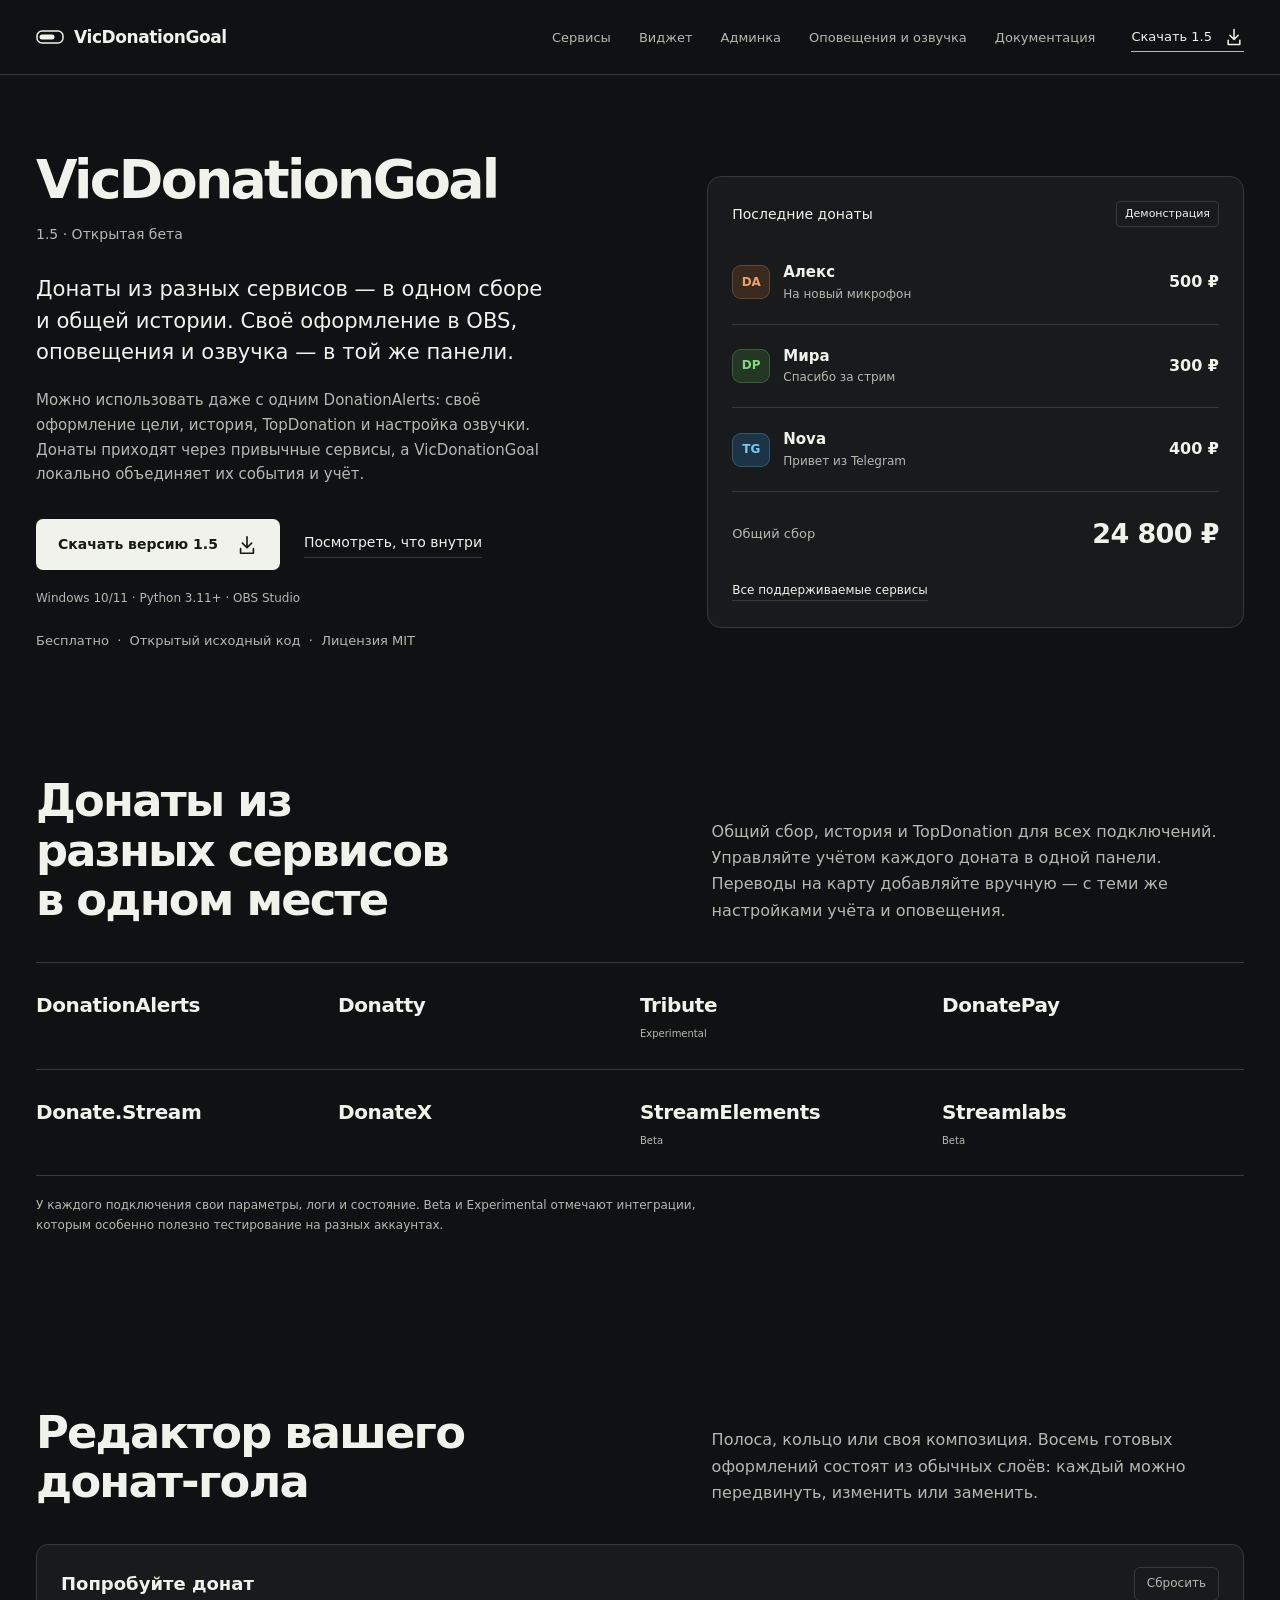
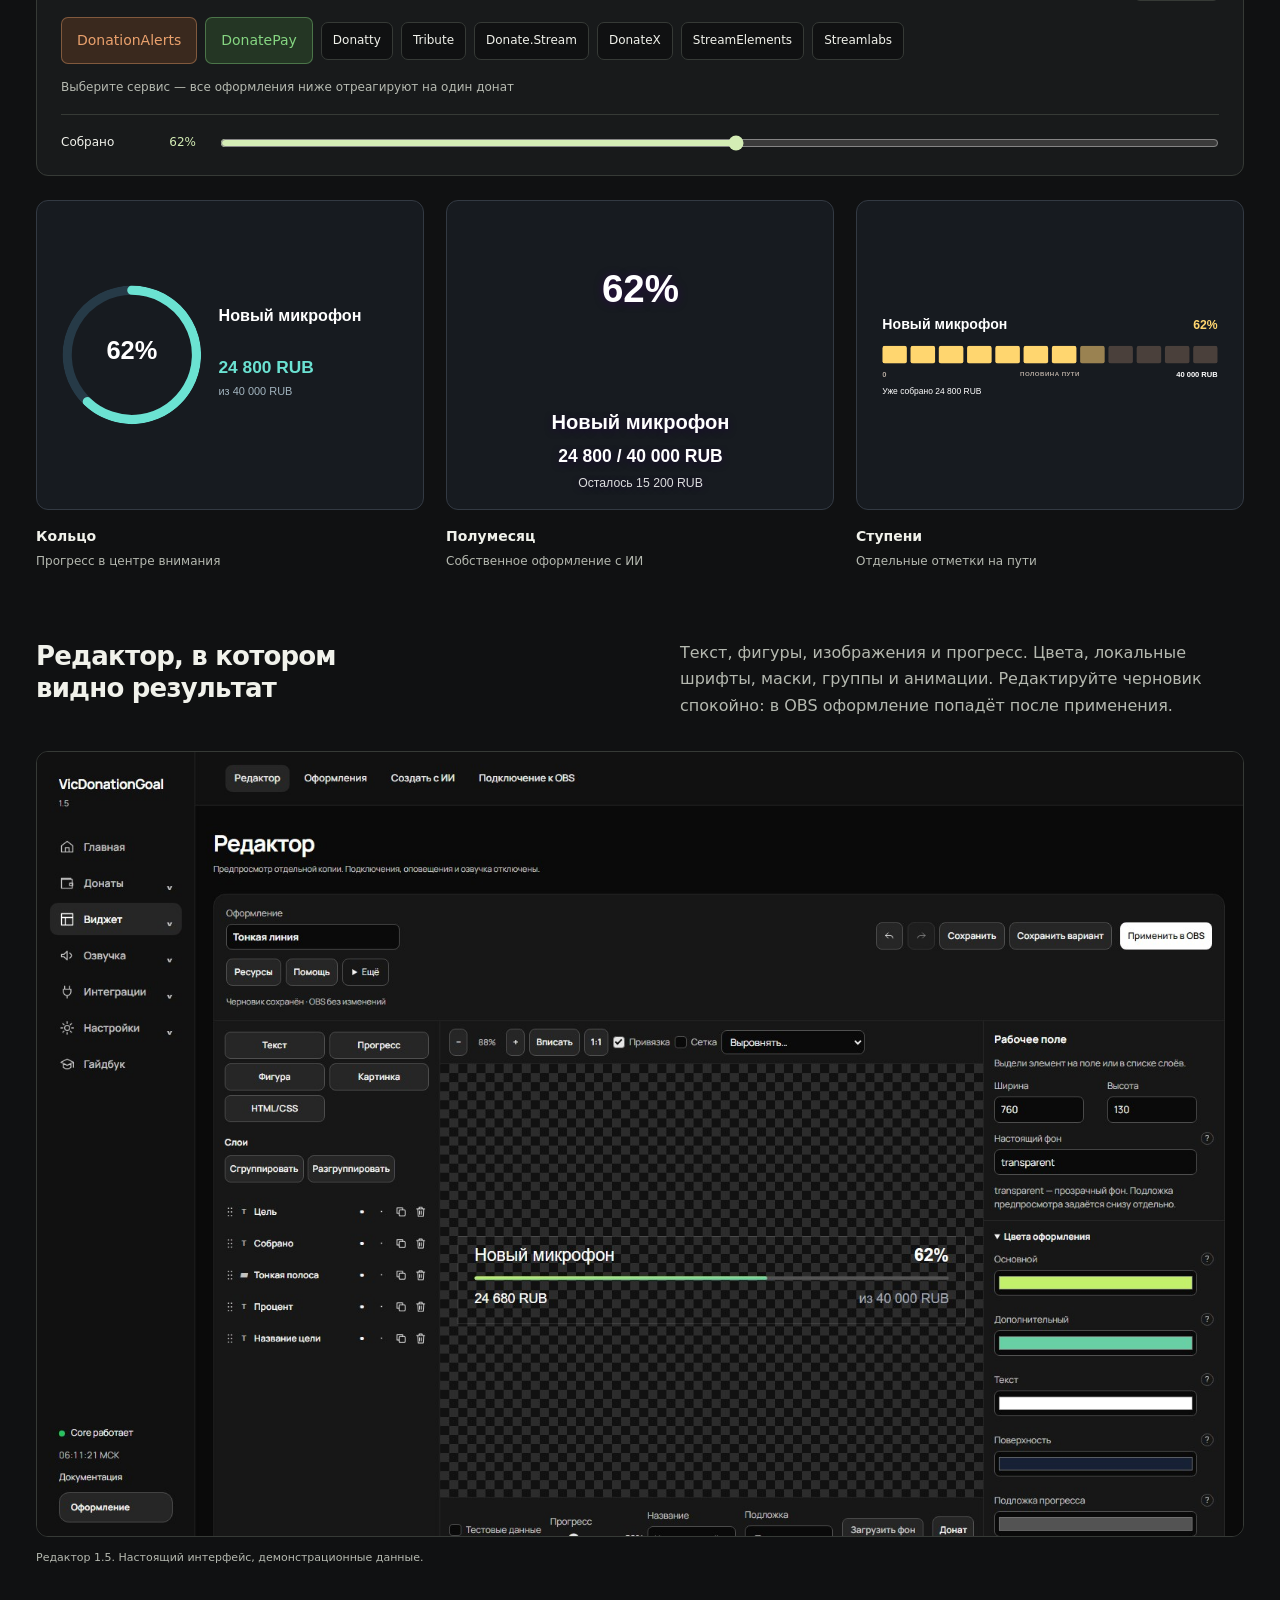
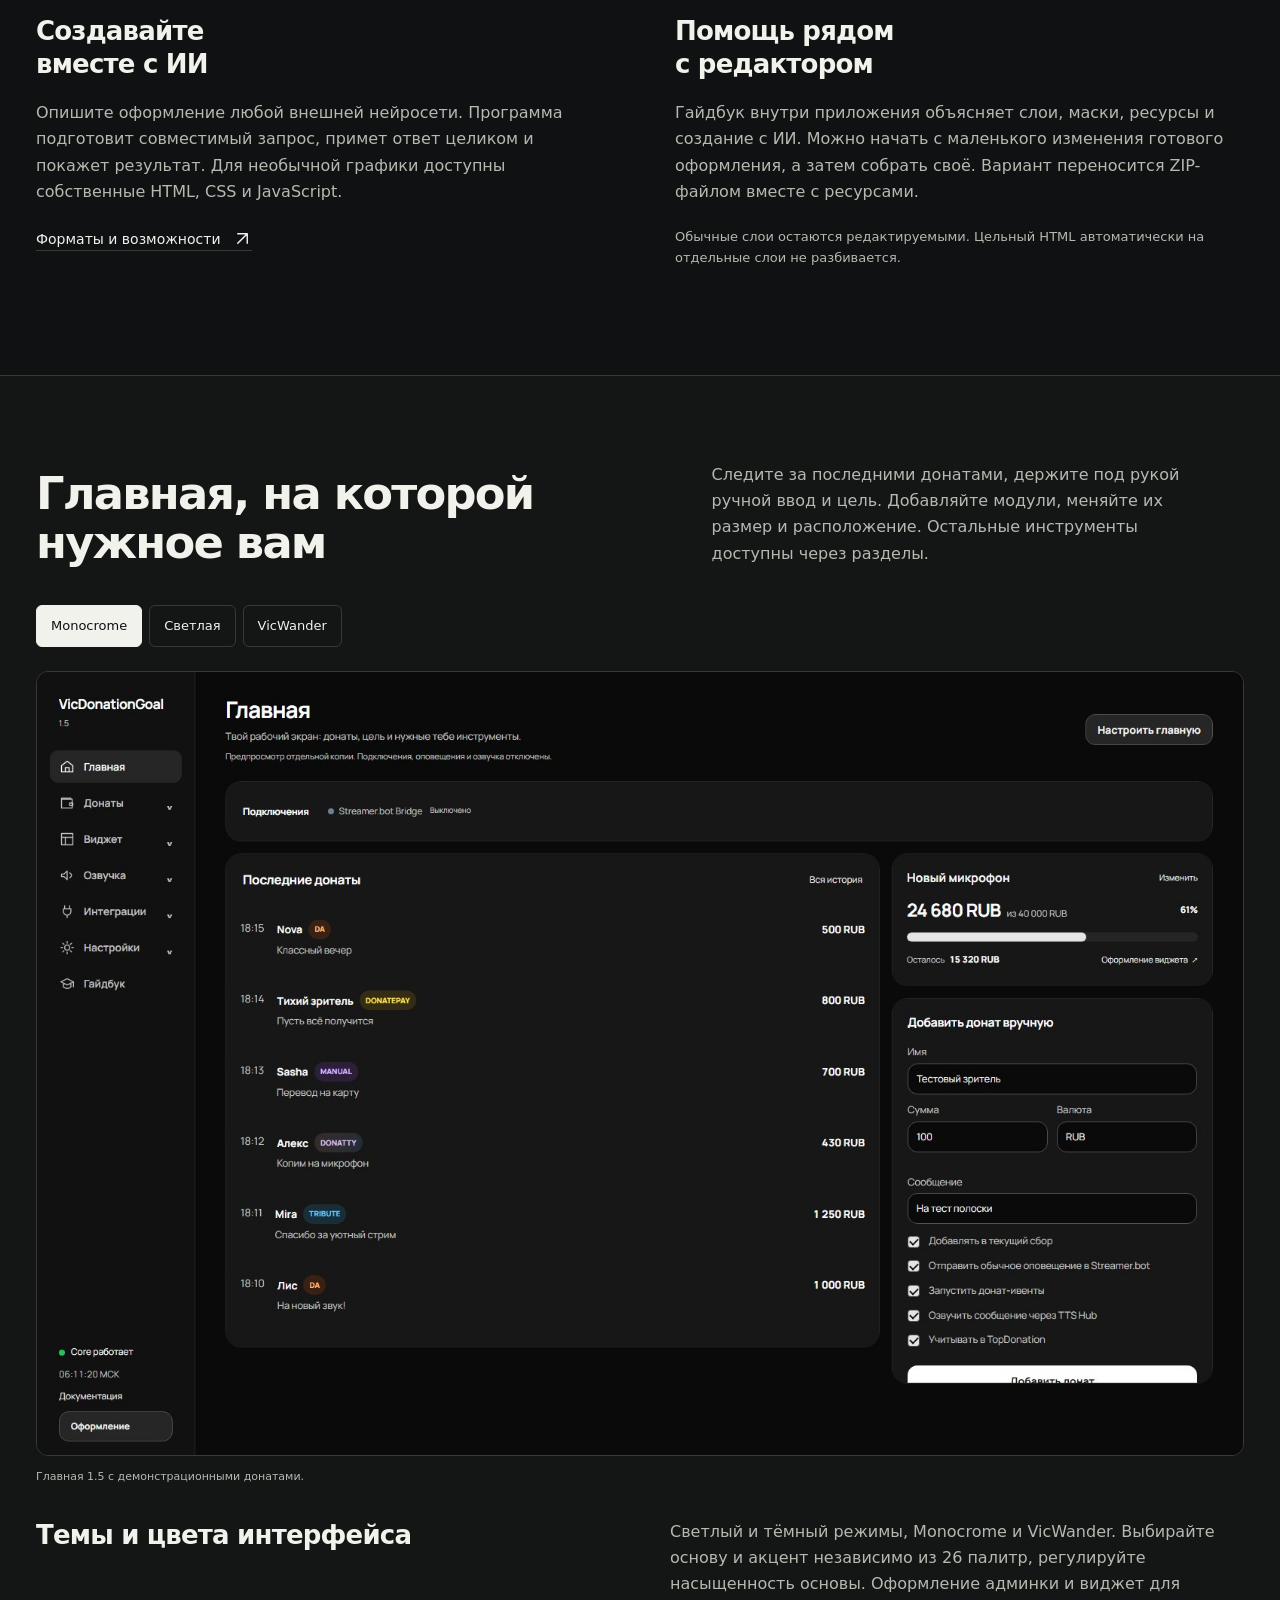
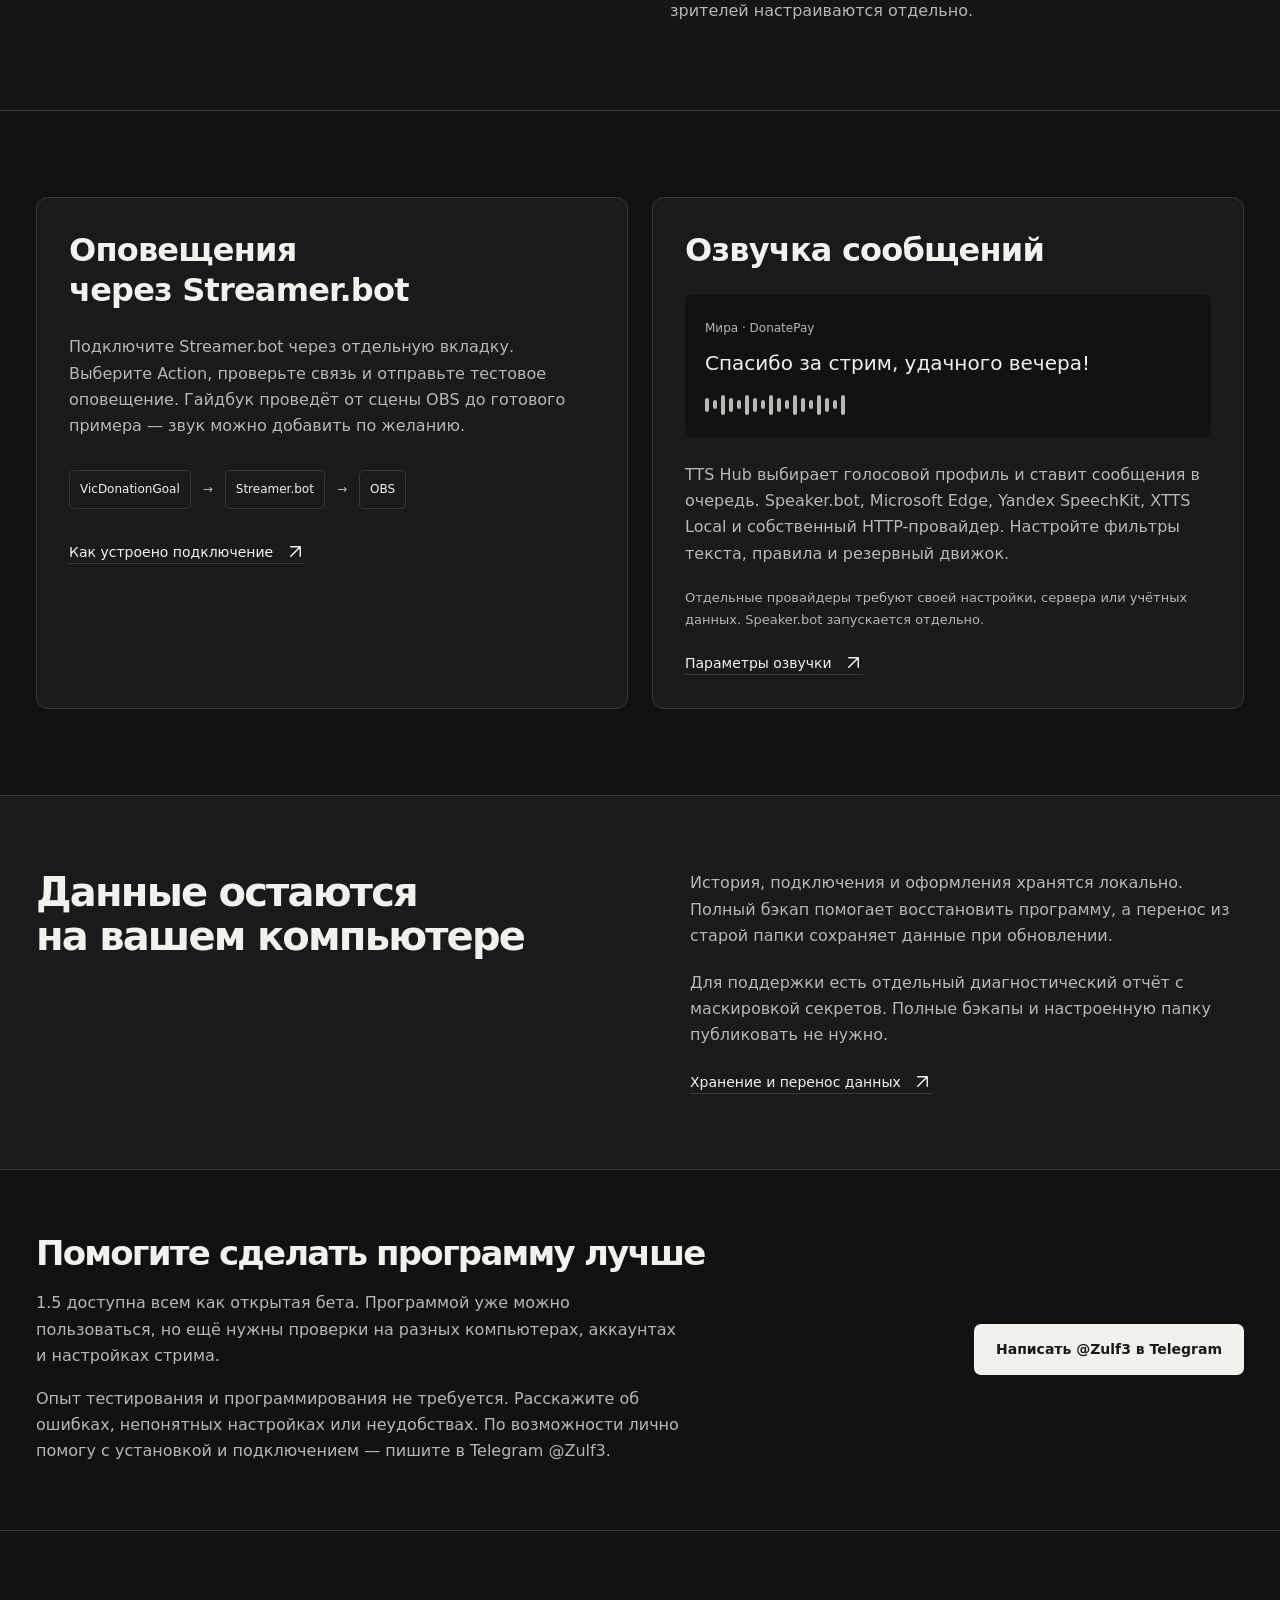
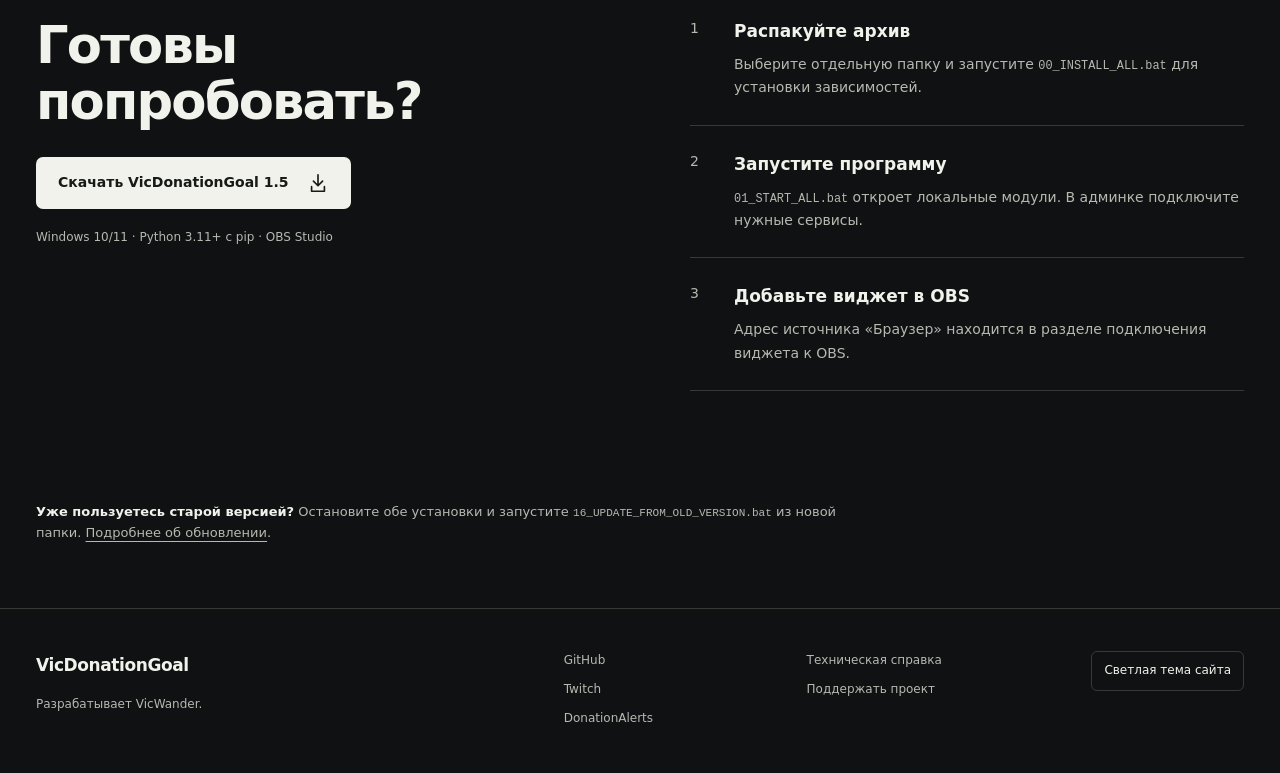
==== commit 3f4a6a91: "Clarify open beta testing and single-service use of 1.5" ====
--- a/index.html
+++ b/index.html
@@ -23,7 +23,9 @@
     <section class="hero wrap" id="top">
       <div class="hero-copy">
         <h1>VicDonationGoal</h1>
+        <p class="hero-beta">1.5 · Открытая бета</p>
         <p class="hero-lead">Донаты из разных сервисов — в одном сборе и общей истории. Своё оформление в OBS, оповещения и озвучка — в той же панели.</p>
+        <p class="hero-benefit">Можно использовать даже с одним DonationAlerts: своё оформление цели, история, TopDonation и настройка озвучки. Донаты приходят через привычные сервисы, а VicDonationGoal локально объединяет их события и учёт.</p>
         <div class="hero-actions"><a class="button primary" data-download href="https://github.com/VicWander/VicDonationGoal/releases/tag/v1.5">Скачать версию 1.5 <svg class="action-icon" viewBox="0 0 24 24" fill="none" stroke="currentColor" stroke-width="1.8" stroke-linecap="round" stroke-linejoin="round" aria-hidden="true"><path d="M12 3v12m-5-5 5 5 5-5M5 16v5h14v-5"/></svg></a><a class="text-link" href="#widget">Посмотреть, что внутри</a></div>
         <p class="requirements">Windows 10/11 · Python 3.11+ · OBS Studio</p>
         <p class="hero-openness">Бесплатно&nbsp; · &nbsp;Открытый исходный код&nbsp; · &nbsp;Лицензия MIT</p>
@@ -78,7 +80,7 @@
 
     <section class="local-section"><div class="wrap local-inner"><h2>Данные остаются<br>на вашем компьютере</h2><div><p>История, подключения и оформления хранятся локально. Полный бэкап помогает восстановить программу, а перенос из старой папки сохраняет данные при обновлении.</p><p>Для поддержки есть отдельный диагностический отчёт с маскировкой секретов. Полные бэкапы и настроенную папку публиковать не нужно.</p><a class="text-link" href="docs/#data">Хранение и перенос данных <svg class="link-icon" viewBox="0 0 24 24" fill="none" stroke="currentColor" stroke-width="1.8" stroke-linecap="round" stroke-linejoin="round" aria-hidden="true"><path d="M6 18 18 6M6 6h12v12"/></svg></a></div></div></section>
 
-    <section class="testers-section wrap" id="testers"><div><h2>Помогите сделать программу лучше</h2><p>Нужны тестеры с разными сервисами и настройками стрима. Попробуйте VicDonationGoal, расскажите, что удобно, а где возникли сложности — это поможет выбрать следующие улучшения.</p></div><a class="button primary" href="https://t.me/Zulf3">Написать @Zulf3 в Telegram</a></section>
+    <section class="testers-section wrap" id="testers"><div><h2>Помогите сделать программу лучше</h2><p>1.5 доступна всем как открытая бета. Программой уже можно пользоваться, но ещё нужны проверки на разных компьютерах, аккаунтах и настройках стрима.</p><p>Опыт тестирования и программирования не требуется. Расскажите об ошибках, непонятных настройках или неудобствах. По возможности лично помогу с установкой и подключением — пишите в Telegram @Zulf3.</p></div><a class="button primary" href="https://t.me/Zulf3">Написать @Zulf3 в Telegram</a></section>
 
     <section class="section wrap start-section" id="start"><div><h2>Готовы попробовать?</h2><a class="button primary" data-download href="https://github.com/VicWander/VicDonationGoal/releases/tag/v1.5">Скачать VicDonationGoal 1.5 <svg class="action-icon" viewBox="0 0 24 24" fill="none" stroke="currentColor" stroke-width="1.8" stroke-linecap="round" stroke-linejoin="round" aria-hidden="true"><path d="M12 3v12m-5-5 5 5 5-5M5 16v5h14v-5"/></svg></a><p class="requirements">Windows 10/11 · Python 3.11+ с pip · OBS Studio</p></div><ol class="start-steps"><li><strong>Распакуйте архив</strong><span>Выберите отдельную папку и запустите <code>00_INSTALL_ALL.bat</code> для установки зависимостей.</span></li><li><strong>Запустите программу</strong><span><code>01_START_ALL.bat</code> откроет локальные модули. В админке подключите нужные сервисы.</span></li><li><strong>Добавьте виджет в OBS</strong><span>Адрес источника «Браузер» находится в разделе подключения виджета к OBS.</span></li></ol></section>
     <div class="wrap update-note"><p><strong>Уже пользуетесь старой версией?</strong> Остановите обе установки и запустите <code>16_UPDATE_FROM_OLD_VERSION.bat</code> из новой папки. <a href="docs/#installation">Подробнее об обновлении</a>.</p></div>
--- a/landing.css
+++ b/landing.css
@@ -65,3 +65,8 @@
 @media(prefers-reduced-motion:reduce){.site-header[data-intro=true] .brand{transform:none}}
 .hero-openness{margin-top:20px;font-size:13px;line-height:1.8;color:var(--muted);max-width:54ch}
 @media(max-width:600px){.hero-openness{font-size:12px}}
+
+.hero-beta{margin-top:14px;font-size:14px;line-height:1.5;color:var(--muted)}
+.hero-benefit{margin-top:20px;font-size:15px;line-height:1.65;color:var(--muted);max-width:54ch}
+.testers-section p+p{margin-top:16px}
+@media(max-width:600px){.hero-beta{font-size:13px}.hero-benefit{font-size:14px}}
